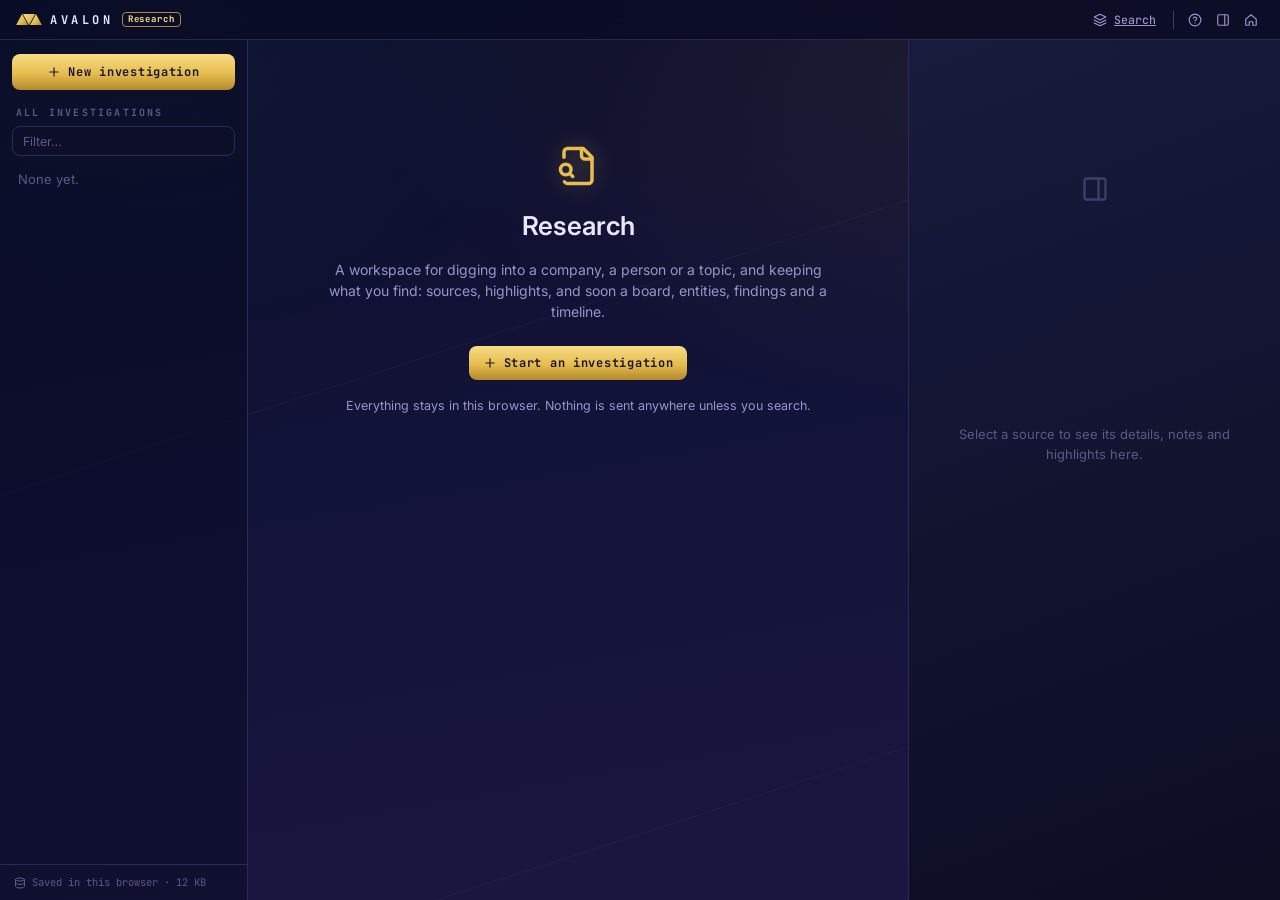
==== research.html @ a142b31b "Add Research workspace: investigations and sources manager A new page, research.html, for investigat" ====
<!DOCTYPE html>
<html lang="en">

<head>
  <meta charset="UTF-8">
  <meta name="viewport" content="width=device-width, initial-scale=1.0">
  <meta name="color-scheme" content="dark">
  <title>Avalon Research</title>
  <link rel="icon"
    href="data:image/svg+xml,%3Csvg xmlns='http://www.w3.org/2000/svg' viewBox='0 0 32 32'%3E%3Cpath d='M1 28 9 6l8 22z' fill='%23e6bd4e'/%3E%3Cpath d='M10 6h12l-6 22z' fill='%23f7dc84'/%3E%3Cpath d='M15 28 23 6l8 22z' fill='%23b2892c'/%3E%3C/svg%3E">
  <link rel="preconnect" href="https://fonts.googleapis.com">
  <link rel="preconnect" href="https://fonts.gstatic.com" crossorigin>
  <link href="https://fonts.googleapis.com/css2?family=Inter:wght@400;500;600&family=JetBrains+Mono:wght@400;500;700&display=swap" rel="stylesheet">
  <link rel="stylesheet" href="style.css">
  <link rel="stylesheet" href="research.css">
</head>

<body class="rx-page">
  <!-- ============ ICON SPRITE ============ -->
  <svg width="0" height="0" style="position:absolute" aria-hidden="true">
    <defs>
      <linearGradient id="g-gold" x1="0" y1="0" x2="1" y2="1">
        <stop offset="0" stop-color="#f7dc84" /><stop offset=".55" stop-color="#e6bd4e" /><stop offset="1" stop-color="#b2892c" />
      </linearGradient>
      <symbol id="i-search" viewBox="0 0 24 24"><circle cx="11" cy="11" r="8" /><path d="m21 21-4.3-4.3" /></symbol>
      <symbol id="i-home" viewBox="0 0 24 24"><path d="M3 10.5 12 3l9 7.5V20a1 1 0 0 1-1 1h-5v-6h-6v6H4a1 1 0 0 1-1-1z" /></symbol>
      <symbol id="i-layers" viewBox="0 0 24 24"><path d="m12 2 10 5-10 5L2 7z" /><path d="m2 17 10 5 10-5M2 12l10 5 10-5" /></symbol>
      <symbol id="i-plus" viewBox="0 0 24 24"><path d="M5 12h14M12 5v14" /></symbol>
      <symbol id="i-x" viewBox="0 0 24 24"><path d="M18 6 6 18M6 6l12 12" /></symbol>
      <symbol id="i-trash" viewBox="0 0 24 24"><path d="M3 6h18M19 6v14a2 2 0 0 1-2 2H7a2 2 0 0 1-2-2V6M8 6V4a2 2 0 0 1 2-2h4a2 2 0 0 1 2 2v2" /></symbol>
      <symbol id="i-external" viewBox="0 0 24 24"><path d="M15 3h6v6M10 14 21 3M18 13v6a2 2 0 0 1-2 2H5a2 2 0 0 1-2-2V8a2 2 0 0 1 2-2h6" /></symbol>
      <symbol id="i-link" viewBox="0 0 24 24"><path d="M10 13a5 5 0 0 0 7.54.54l3-3a5 5 0 0 0-7.07-7.07l-1.72 1.71" /><path d="M14 11a5 5 0 0 0-7.54-.54l-3 3a5 5 0 0 0 7.07 7.07l1.71-1.71" /></symbol>
      <symbol id="i-file" viewBox="0 0 24 24"><path d="M14.5 2H6a2 2 0 0 0-2 2v16a2 2 0 0 0 2 2h12a2 2 0 0 0 2-2V7.5z" /><path d="M14 2v6h6" /></symbol>
      <symbol id="i-upload" viewBox="0 0 24 24"><path d="M21 15v4a2 2 0 0 1-2 2H5a2 2 0 0 1-2-2v-4M17 8l-5-5-5 5M12 3v12" /></symbol>
      <symbol id="i-text" viewBox="0 0 24 24"><path d="M17 6H3M21 12H3M15 18H3" /></symbol>
      <symbol id="i-image" viewBox="0 0 24 24"><rect x="3" y="3" width="18" height="18" rx="2" /><circle cx="9" cy="9" r="2" /><path d="m21 15-3.09-3.09a2 2 0 0 0-2.82 0L6 21" /></symbol>
      <symbol id="i-download" viewBox="0 0 24 24"><path d="M21 15v4a2 2 0 0 1-2 2H5a2 2 0 0 1-2-2v-4M7 10l5 5 5-5M12 15V3" /></symbol>
      <symbol id="i-copy" viewBox="0 0 24 24"><rect x="9" y="9" width="13" height="13" rx="2" /><path d="M5 15H4a2 2 0 0 1-2-2V4a2 2 0 0 1 2-2h9a2 2 0 0 1 2 2v1" /></symbol>
      <symbol id="i-building" viewBox="0 0 24 24"><rect x="4" y="2" width="16" height="20" rx="2" /><path d="M9 22v-4h6v4M8 6h.01M12 6h.01M16 6h.01M8 10h.01M12 10h.01M16 10h.01M8 14h.01M12 14h.01M16 14h.01" /></symbol>
      <symbol id="i-user" viewBox="0 0 24 24"><circle cx="12" cy="8" r="5" /><path d="M20 21a8 8 0 0 0-16 0" /></symbol>
      <symbol id="i-book" viewBox="0 0 24 24"><path d="M4 19.5v-15A2.5 2.5 0 0 1 6.5 2H20v20H6.5a2.5 2.5 0 0 1 0-5H20" /></symbol>
      <symbol id="i-shapes" viewBox="0 0 24 24"><path d="M8.3 10a.7.7 0 0 1-.63-1.08L11.4 3a.7.7 0 0 1 1.2-.04l3.7 5.94a.7.7 0 0 1-.57 1.1z" /><rect x="3" y="14" width="7" height="7" rx="1" /><circle cx="17.5" cy="17.5" r="3.5" /></symbol>
      <symbol id="i-layout" viewBox="0 0 24 24"><rect x="3" y="3" width="18" height="18" rx="2" /><path d="M3 9h18M9 21V9" /></symbol>
      <symbol id="i-board" viewBox="0 0 24 24"><circle cx="18" cy="5" r="3" /><circle cx="6" cy="12" r="3" /><circle cx="18" cy="19" r="3" /><path d="m8.59 13.51 6.83 3.98M15.41 6.51l-6.82 3.98" /></symbol>
      <symbol id="i-users" viewBox="0 0 24 24"><path d="M16 21v-2a4 4 0 0 0-4-4H6a4 4 0 0 0-4 4v2" /><circle cx="9" cy="7" r="4" /><path d="M22 21v-2a4 4 0 0 0-3-3.87M16 3.13a4 4 0 0 1 0 7.75" /></symbol>
      <symbol id="i-pen" viewBox="0 0 24 24"><path d="M12 20h9" /><path d="M16.5 3.5a2.12 2.12 0 0 1 3 3L7 19l-4 1 1-4z" /></symbol>
      <symbol id="i-check" viewBox="0 0 24 24"><path d="M22 11.08V12a10 10 0 1 1-5.93-9.14" /><path d="m9 11 3 3L22 4" /></symbol>
      <symbol id="i-timeline" viewBox="0 0 24 24"><circle cx="12" cy="12" r="3" /><path d="M3 12h6M15 12h6M12 3v3M12 18v3" /></symbol>
      <symbol id="i-list" viewBox="0 0 24 24"><path d="m3 17 2 2 4-4M3 7l2 2 4-4M13 6h8M13 12h8M13 18h8" /></symbol>
      <symbol id="i-newspaper" viewBox="0 0 24 24"><path d="M4 22h16a2 2 0 0 0 2-2V4a2 2 0 0 0-2-2H8a2 2 0 0 0-2 2v16a2 2 0 0 1-2 2zm0 0a2 2 0 0 1-2-2v-9c0-1.1.9-2 2-2h2" /><path d="M18 14h-8M15 18h-5M10 6h8v4h-8z" /></symbol>
      <symbol id="i-globe" viewBox="0 0 24 24"><circle cx="12" cy="12" r="10" /><path d="M2 12h20M12 2a15.3 15.3 0 0 1 4 10 15.3 15.3 0 0 1-4 10 15.3 15.3 0 0 1-4-10 15.3 15.3 0 0 1 4-10z" /></symbol>
      <symbol id="i-message" viewBox="0 0 24 24"><path d="M21 15a2 2 0 0 1-2 2H7l-4 4V5a2 2 0 0 1 2-2h14a2 2 0 0 1 2 2z" /></symbol>
      <symbol id="i-landmark" viewBox="0 0 24 24"><path d="M3 22h18M6 18v-7M10 18v-7M14 18v-7M18 18v-7M12 2l8 5H4z" /></symbol>
      <symbol id="i-video" viewBox="0 0 24 24"><path d="m22 8-6 4 6 4z" /><rect x="2" y="6" width="14" height="12" rx="2" /></symbol>
      <symbol id="i-panel-right" viewBox="0 0 24 24"><rect x="3" y="3" width="18" height="18" rx="2" /><path d="M15 3v18" /></symbol>
      <symbol id="i-menu" viewBox="0 0 24 24"><path d="M4 6h16M4 12h16M4 18h16" /></symbol>
      <symbol id="i-edit" viewBox="0 0 24 24"><path d="M17 3a2.85 2.83 0 1 1 4 4L7.5 20.5 2 22l1.5-5.5z" /></symbol>
      <symbol id="i-quote" viewBox="0 0 24 24"><path d="M3 21c3 0 7-1 7-8V5c0-1.25-.76-2-2-2H4c-1.25 0-2 .75-2 1.97V11c0 1.25.75 2 2 2 1 0 1 0 1 1v1c0 1-1 2-2 2s-1 0-1 1.03V20c0 1 0 1 1 1z" /><path d="M15 21c3 0 7-1 7-8V5c0-1.25-.76-2-2-2h-4c-1.25 0-2 .75-2 1.97V11c0 1.25.75 2 2 2h.75c0 2.25.25 4-2.75 4v3c0 1 0 1 1 1z" /></symbol>
      <symbol id="i-help" viewBox="0 0 24 24"><circle cx="12" cy="12" r="10" /><path d="M9.09 9a3 3 0 0 1 5.83 1c0 2-3 3-3 3M12 17h.01" /></symbol>
      <symbol id="i-alert" viewBox="0 0 24 24"><path d="m21.73 18-8-14a2 2 0 0 0-3.48 0l-8 14A2 2 0 0 0 4 21h16a2 2 0 0 0 1.73-3z" /><path d="M12 9v4M12 17h.01" /></symbol>
      <symbol id="i-research" viewBox="0 0 24 24"><path d="M14 2v4a2 2 0 0 0 2 2h4" /><path d="M4.27 21a2 2 0 0 0 1.73 1h12a2 2 0 0 0 2-2V7l-5-5H6a2 2 0 0 0-2 2v3" /><path d="m9 18-1.5-1.5" /><circle cx="5" cy="14" r="3" /></symbol>
      <symbol id="i-database" viewBox="0 0 24 24"><ellipse cx="12" cy="5" rx="9" ry="3" /><path d="M3 5v14a9 3 0 0 0 18 0V5M3 12a9 3 0 0 0 18 0" /></symbol>
    </defs>
  </svg>

  <div class="sky" aria-hidden="true"></div>

  <!-- ============ SYSTEM BAR ============ -->
  <header class="osbar">
    <div class="os-left">
      <button class="icon-btn sm rx-menu" id="rx-menu" title="Investigations ([)" aria-label="Show investigations"><svg class="ic"><use href="#i-menu" /></svg></button>
      <a class="rx-brand" href="index.html" title="Back to Avalon home">
        <svg class="os-mark" viewBox="0 0 250 108" aria-hidden="true">
          <g fill="url(#g-gold)"><path d="M0 108 58 0l58 108z" /><path d="M66 0h118l-59 108z" /><path d="M134 108 192 0l58 108z" /></g>
          <g fill="#62e6f0"><circle cx="58" cy="72" r="7" /><circle cx="125" cy="36" r="7" /><circle cx="192" cy="72" r="7" /></g>
        </svg>
        <span class="os-name">Avalon</span>
      </a>
      <span class="os-ver">Research</span>
    </div>
    <div class="os-tray">
      <a class="tray" href="results.html" title="Avalon Search"><svg class="ic"><use href="#i-layers" /></svg><span class="rx-hide-sm">Search</span></a>
      <span class="tray-sep" aria-hidden="true"></span>
      <button class="icon-btn sm" id="rx-help-btn" title="Shortcuts (?)" aria-label="Shortcuts"><svg class="ic"><use href="#i-help" /></svg></button>
      <button class="icon-btn sm" id="rx-panel-btn" title="Details panel (])" aria-label="Toggle details panel"><svg class="ic"><use href="#i-panel-right" /></svg></button>
      <a class="icon-btn sm" href="index.html" title="Home" aria-label="Avalon home"><svg class="ic"><use href="#i-home" /></svg></a>
    </div>
  </header>

  <!-- ============ WORKSPACE ============ -->
  <div class="rx" id="rx">
    <aside class="rx-side" id="rx-side" aria-label="Investigations">
      <div class="rx-side-scroll">
        <button class="btn btn-gold rx-new" id="rx-new"><svg class="ic"><use href="#i-plus" /></svg>New investigation</button>
        <div id="rx-current"></div>
        <div class="rx-side-h"><a href="#/">All investigations</a><span id="rx-count"></span></div>
        <input class="rx-side-filter" id="rx-side-filter" type="search" placeholder="Filter…" aria-label="Filter investigations">
        <ul class="rx-inv-list" id="rx-inv-list"></ul>
      </div>
      <div class="rx-side-foot" id="rx-foot"></div>
      <div class="rx-resize" data-resize="side" aria-hidden="true"></div>
    </aside>

    <main class="rx-main" id="rx-main" tabindex="-1"></main>

    <aside class="rx-panel" id="rx-panel" aria-label="Details">
      <div class="rx-resize" data-resize="panel" aria-hidden="true"></div>
      <div class="rx-panel-body" id="rx-panel-body"></div>
    </aside>
  </div>
  <div class="rx-scrim" id="rx-scrim" hidden></div>

  <div class="toasts" id="toasts" aria-live="polite"></div>

  <!-- ============ INVESTIGATION DIALOG ============ -->
  <dialog id="inv-dlg" class="dlg dlg-wide">
    <form method="dialog" class="dlg-body" id="inv-form">
      <header class="p-head"><h2 id="inv-dlg-title">New investigation</h2></header>
      <div class="set-grid">
        <label class="field span2"><span>Title</span><input name="title" required maxlength="140" placeholder="Galp Energia · Ada Lovelace · Solid-state batteries"></label>
        <label class="field"><span>Type</span><select name="type"></select></label>
        <label class="field"><span>Status</span><select name="status"></select></label>
        <label class="field span2"><span>Description</span><textarea name="description" rows="3" maxlength="4000" placeholder="What are you trying to find out?"></textarea></label>
        <label class="field span2"><span>Tags (comma separated)</span><input name="tags" list="rx-tag-list" placeholder="energy, portugal, due diligence"></label>
      </div>
      <datalist id="rx-tag-list"></datalist>
      <div class="dlg-actions">
        <button type="button" class="btn" data-close>Cancel</button>
        <button class="btn btn-gold">Save</button>
      </div>
    </form>
  </dialog>

  <!-- ============ ADD SOURCE DIALOG ============ -->
  <dialog id="src-dlg" class="dlg dlg-wide">
    <form method="dialog" class="dlg-body" id="src-form" novalidate>
      <header class="p-head"><h2>Add source</h2></header>
      <div class="seg-tabs rx-kinds" id="src-kinds" role="tablist">
        <button type="button" data-k="url" class="on"><svg class="ic"><use href="#i-link" /></svg>Link</button>
        <button type="button" data-k="file"><svg class="ic"><use href="#i-upload" /></svg>File</button>
        <button type="button" data-k="text"><svg class="ic"><use href="#i-text" /></svg>Text</button>
      </div>
      <div data-for="url">
        <label class="field"><span>URL</span><input name="url" type="text" inputmode="url" spellcheck="false" placeholder="https://…"></label>
        <div class="rx-dup" id="src-dup" hidden></div>
      </div>
      <div data-for="file" hidden>
        <label class="rx-drop" id="src-drop">
          <input type="file" name="file" accept="application/pdf,image/*" hidden>
          <svg class="ic"><use href="#i-upload" /></svg>
          <span id="src-file-txt">Choose a PDF or image, or drop it here</span>
        </label>
      </div>
      <div data-for="text" hidden>
        <label class="field"><span>Text</span><textarea name="text" rows="6" placeholder="Paste or type the text: an email, a transcript, something you were told…"></textarea></label>
      </div>
      <div class="set-grid">
        <label class="field span2"><span>Title</span><input name="title" maxlength="300" placeholder="Filled in from the link or file if left empty"></label>
        <label class="field"><span>Type</span><select name="type"></select></label>
        <label class="field"><span>Reliability</span><select name="reliability"></select></label>
        <label class="field"><span>Author</span><input name="author" placeholder="Surname, A."></label>
        <label class="field"><span>Publisher / site</span><input name="publisher" placeholder="Reuters"></label>
        <label class="field"><span>Published</span><input name="publishedAt" placeholder="2024, 2024-03 or 2024-03-15"></label>
        <label class="field"><span>Accessed</span><input name="accessedAt" type="date"></label>
        <label class="field span2"><span>Notes</span><textarea name="notes" rows="2" placeholder="Why it matters, what to check…"></textarea></label>
      </div>
      <p class="rx-form-err" id="src-err" hidden></p>
      <div class="dlg-actions">
        <button type="button" class="btn" data-close>Cancel</button>
        <button class="btn btn-gold" id="src-save">Save source</button>
      </div>
    </form>
  </dialog>

  <!-- ============ CITATIONS DIALOG ============ -->
  <dialog id="cite-dlg" class="dlg dlg-wide">
    <div class="dlg-body">
      <header class="p-head"><h2>Export citations</h2><span class="p-meta" id="cite-count"></span></header>
      <div class="seg-tabs rx-kinds" id="cite-fmt">
        <button type="button" data-f="md" class="on">Markdown</button>
        <button type="button" data-f="apa">APA 7</button>
        <button type="button" data-f="mla">MLA 9</button>
      </div>
      <label class="check mt"><input type="checkbox" id="cite-filtered"> Only the sources the current filters show</label>
      <textarea class="rx-cite-out" id="cite-out" readonly rows="14" aria-label="Citations"></textarea>
      <p class="muted">Authors are used exactly as typed, so write them as "Surname, A." for strict APA and MLA. Titles in <code>*asterisks*</code> are italic (Markdown).</p>
      <div class="dlg-actions">
        <button type="button" class="btn" data-close>Close</button>
        <button type="button" class="btn" id="cite-copy"><svg class="ic"><use href="#i-copy" /></svg>Copy</button>
        <button type="button" class="btn btn-gold" id="cite-dl"><svg class="ic"><use href="#i-download" /></svg>Download</button>
      </div>
    </div>
  </dialog>

  <!-- ============ CONFIRM DIALOG ============ -->
  <dialog id="ask-dlg" class="dlg">
    <form method="dialog" class="dlg-body">
      <header class="p-head"><h2 id="ask-title">Are you sure?</h2></header>
      <p class="muted" id="ask-text"></p>
      <div class="dlg-actions">
        <button class="btn" value="cancel">Cancel</button>
        <button class="btn btn-danger" id="ask-ok" value="ok">Delete</button>
      </div>
    </form>
  </dialog>

  <!-- ============ SHORTCUTS ============ -->
  <dialog id="help-dlg" class="dlg">
    <div class="dlg-body">
      <header class="p-head"><h2>Research shortcuts</h2></header>
      <dl class="keys">
        <dt><kbd>N</kbd></dt><dd>New investigation</dd>
        <dt><kbd>A</kbd></dt><dd>Add a source</dd>
        <dt><kbd>/</kbd></dt><dd>Filter the current list</dd>
        <dt><kbd>J</kbd> <kbd>K</kbd></dt><dd>Next / previous source</dd>
        <dt><kbd>Alt</kbd> <kbd>1</kbd>–<kbd>9</kbd></dt><dd>Switch section</dd>
        <dt><kbd>H</kbd></dt><dd>All investigations</dd>
        <dt><kbd>[</kbd> <kbd>]</kbd></dt><dd>Toggle sidebar / details panel</dd>
        <dt><kbd>Esc</kbd></dt><dd>Close the details panel</dd>
      </dl>
      <div class="dlg-actions"><button type="button" class="btn" data-close>Close</button></div>
    </div>
  </dialog>

  <script src="research/util.js"></script>
  <script src="research/db.js"></script>
  <script src="research/store.js"></script>
  <script src="research/views/home.js"></script>
  <script src="research/views/overview.js"></script>
  <script src="research/views/sources.js"></script>
  <script src="research/cite.js"></script>
  <script src="research/app.js"></script>
</body>

</html>
---- style.css ----
/* =====================================================================
   AVALON — home page
   Palette follows the Avalon brand: night-indigo, gold, chrome, cyan.
   ===================================================================== */
:root {
  --bg-1: #0b0d29;
  --bg-2: #121338;
  --bg-3: #1b1742;
  --panel-1: rgba(24, 27, 62, 0.86);
  --panel-2: rgba(14, 15, 36, 0.9);
  --inset: #0d0e28;
  --line: #2a2a58;
  --line-2: #3d3a66;

  --gold: #e6bd4e;
  --gold-l: #f7dc84;
  --gold-d: #b2892c;
  --cyan: #62e6f0;
  --green: #6fdca0;
  --amber: #ffc857;
  --red: #ff6b6b;
  --cape: #2c4196;

  --text: #e9e6ff;
  --text-2: #9a94c9;
  --text-3: #5d5887;

  --r: 12px;
  --f-body: 'Inter', 'Segoe UI', system-ui, sans-serif;
  --f-mono: 'Cascadia Mono', 'JetBrains Mono', Consolas, monospace;
  --f-jp: 'Noto Sans JP', 'Yu Gothic', 'Meiryo', sans-serif;
}

* { box-sizing: border-box; }
[hidden] { display: none !important; }
html { background: var(--bg-1); }
body {
  margin: 0; min-height: 100vh;
  color: var(--text); font: 400 14px/1.5 var(--f-body);
  background: linear-gradient(170deg, var(--bg-1) 0%, var(--bg-2) 45%, var(--bg-3) 100%) fixed;
  overflow-x: hidden;
}
button, input, select, textarea { font: inherit; color: inherit; }
button { cursor: pointer; background: none; border: 0; padding: 0; }
a { color: inherit; }
code, kbd { font-family: var(--f-mono); font-size: 12px; }
code { color: var(--gold-l); background: rgba(230, 189, 78, .08); padding: 1px 5px; border-radius: 4px; }
kbd { padding: 2px 6px; border: 1px solid var(--line-2); border-bottom-width: 2px; border-radius: 4px; color: var(--text-2); }
::selection { background: rgba(230, 189, 78, .3); }
* { scrollbar-width: thin; scrollbar-color: var(--line-2) transparent; }

.ic { width: 16px; height: 16px; flex: none; fill: none; stroke: currentColor; stroke-width: 2; stroke-linecap: round; stroke-linejoin: round; }

/* ---------- sky: diagonal light streaks + gold sparkles ---------- */
.sky {
  position: fixed; inset: 0; z-index: 0; pointer-events: none;
  background:
    repeating-linear-gradient(-18deg, transparent 0 260px, rgba(150, 140, 255, .045) 260px 261px, transparent 261px 520px);
}
.sky::after {
  content: ''; position: absolute; inset: 0;
  background: radial-gradient(900px 500px at 78% 8%, rgba(230, 189, 78, .07), transparent 70%),
    radial-gradient(700px 500px at 10% 0%, rgba(98, 230, 240, .05), transparent 70%);
}
.spark { position: absolute; color: var(--gold-l); opacity: .75; animation: twinkle 5s ease-in-out infinite; }
.spark svg { display: block; width: 100%; height: 100%; }
@keyframes twinkle { 0%, 100% { opacity: .75; transform: scale(1); } 50% { opacity: .25; transform: scale(.7); } }

/* ---------- layout ---------- */
.shell { position: relative; z-index: 1; max-width: 1480px; margin: 0 auto; padding: 22px 28px 28px; }

.masthead { display: grid; grid-template-columns: auto 1fr auto; align-items: center; gap: 24px; margin-bottom: 22px; }
.brand { min-width: 0; }
.wordmark { display: block; width: 300px; max-width: 100%; height: auto; filter: drop-shadow(0 4px 18px rgba(0, 0, 0, .4)); }
.kana {
  margin: 12px 0 0; font: 700 22px/1 var(--f-jp); letter-spacing: .35em; color: var(--gold-l);
  text-shadow: 0 0 18px rgba(230, 189, 78, .25);
}
.tagline { margin: 10px 0 0; font: 400 11px/1 var(--f-mono); letter-spacing: .42em; text-transform: uppercase; color: var(--text-2); opacity: .8; }

.guardian-wrap { position: relative; justify-self: center; width: 200px; height: 150px; display: grid; place-items: center; }
.sigil {
  position: absolute; inset: 0; margin: auto; width: 150px; height: 150px; border-radius: 50%;
  border: 1px solid rgba(230, 189, 78, .35);
  background:
    radial-gradient(circle, transparent 62%, rgba(230, 189, 78, .05) 63%, transparent 64%),
    conic-gradient(from 0deg, transparent, rgba(230, 189, 78, .06), transparent 30%);
}
.sigil::before {
  content: ''; position: absolute; inset: 12px; border-radius: 50%; border: 1px dashed rgba(230, 189, 78, .22);
  animation: spin 80s linear infinite;
}
.sigil::after {
  content: ''; position: absolute; left: 50%; top: 18px; width: 0; height: 0; transform: translateX(-50%);
  border-left: 56px solid transparent; border-right: 56px solid transparent; border-bottom: 98px solid rgba(230, 189, 78, .07);
}
@keyframes spin { to { transform: rotate(360deg); } }
#guardian { position: relative; width: 160px; height: 120px; image-rendering: pixelated; cursor: pointer; }

.timewrap { position: relative; justify-self: end; }
.timebox { display: flex; flex-direction: column; align-items: flex-end; gap: 10px; padding: 8px 10px; margin: -8px -10px; border-radius: 12px; text-align: right; transition: background .15s; }
.timebox:hover, .timebox[aria-expanded="true"] { background: rgba(255, 255, 255, .03); }
.clock { display: block; font: 500 64px/1 var(--f-mono); letter-spacing: -.02em; color: #fff; font-variant-numeric: tabular-nums; text-shadow: 0 0 30px rgba(98, 230, 240, .15); }
.clock .ampm { font-size: .32em; color: var(--text-2); margin-left: 6px; letter-spacing: .1em; }
.date { display: block; font: 400 11px/1 var(--f-mono); letter-spacing: .3em; text-transform: uppercase; color: var(--text-2); }

/* ---------- system bar ---------- */
.osbar {
  position: sticky; top: 0; z-index: 40; height: 40px; padding: 0 16px;
  display: flex; align-items: center; justify-content: space-between; gap: 12px;
  background: rgba(9, 11, 34, .72); border-bottom: 1px solid rgba(61, 58, 102, .6);
  backdrop-filter: blur(14px) saturate(1.2);
}
.os-left { display: flex; align-items: center; gap: 8px; min-width: 0; }
.os-mark { width: 26px; height: auto; flex: none; }
.os-name { font: 700 12px/1 var(--f-mono); letter-spacing: .3em; text-transform: uppercase; color: var(--text); }
.os-ver { padding: 2px 5px; border-radius: 4px; border: 1px solid var(--gold-d); font: 700 9px/1 var(--f-mono); letter-spacing: .1em; color: var(--gold-l); }
.os-tray { display: flex; align-items: center; gap: 2px; min-width: 0; }
.tray {
  display: inline-flex; align-items: center; gap: 7px; height: 28px; padding: 0 9px; border-radius: 7px;
  font: 500 11.5px/1 var(--f-mono); color: var(--text-2); white-space: nowrap; transition: background .15s, color .15s;
}
.tray:hover { background: rgba(255, 255, 255, .06); color: var(--text); }
.tray .ic { width: 14px; height: 14px; }
.tray-sep { width: 1px; height: 18px; margin: 0 6px; background: var(--line-2); }
#tray-focus { color: var(--gold-l); }
#tray-gh .ic { color: var(--cyan); }
.weather .ic { width: 16px; height: 16px; color: var(--gold); }
.weather b { color: var(--text); font: 700 12.5px/1 var(--f-mono); }
.weather small { color: var(--text-3); font-size: 11px; }
.led { width: 7px; height: 7px; border-radius: 50%; flex: none; background: var(--text-3); }
.led.ok { background: var(--green); box-shadow: 0 0 6px var(--green); }
.led.warn { background: var(--amber); box-shadow: 0 0 6px var(--amber); animation: pulse 1.6s ease-in-out infinite; }
.led.hot { background: var(--red); box-shadow: 0 0 6px var(--red); animation: pulse 1s ease-in-out infinite; }
.led.idle { background: var(--text-3); }
@keyframes pulse { 50% { opacity: .35; } }

/* ---------- calendar ---------- */
.cal-pop {
  position: absolute; right: -10px; top: calc(100% + 14px); z-index: 35; width: 290px; padding: 14px;
  background: #121334; border: 1px solid var(--line-2); border-radius: 14px; box-shadow: 0 24px 60px rgba(0, 0, 0, .6); text-align: left;
}
.cal-head { display: flex; align-items: center; justify-content: space-between; margin-bottom: 10px; }
.cal-head b { font: 700 12px/1 var(--f-mono); letter-spacing: .16em; text-transform: uppercase; color: var(--gold-l); }
.cal-head .icon-btn .ic { width: 14px; height: 14px; }
.cal-prev .ic { transform: rotate(90deg); }
.cal-next .ic { transform: rotate(-90deg); }
.cal-grid { display: grid; grid-template-columns: repeat(7, 1fr); gap: 2px; text-align: center; }
.cal-grid .dow { font: 400 10px/1 var(--f-mono); color: var(--text-3); padding: 4px 0 6px; }
.cal-grid .d { position: relative; padding: 7px 0 9px; border-radius: 7px; font: 400 12px/1 var(--f-mono); color: var(--text-2); }
.cal-grid .d.out { opacity: .3; }
.cal-grid .d.today { background: var(--gold); color: #1a1430; font-weight: 700; }
.cal-grid .d.clear::after { content: ''; position: absolute; left: 50%; bottom: 3px; width: 4px; height: 4px; margin-left: -2px; border-radius: 50%; background: var(--green); }
.cal-grid .d.focus::before { content: ''; position: absolute; left: 50%; top: 2px; width: 10px; height: 2px; margin-left: -5px; border-radius: 1px; background: var(--cyan); opacity: .8; }
.cal-grid .d.today.clear::after { background: #1a1430; }
.cal-foot { display: flex; flex-wrap: wrap; gap: 6px 14px; margin-top: 10px; padding-top: 10px; border-top: 1px solid var(--line); font: 400 10.5px/1.3 var(--f-mono); color: var(--text-3); }
.cal-foot i { display: inline-block; width: 6px; height: 6px; border-radius: 50%; margin-right: 5px; background: var(--green); }
.cal-foot i.f { width: 10px; height: 2px; border-radius: 1px; background: var(--cyan); vertical-align: 2px; }

/* ---------- panels ---------- */
.panel {
  position: relative;
  background: linear-gradient(160deg, var(--panel-1), var(--panel-2));
  border: 1px solid var(--line-2); border-radius: var(--r);
  padding: 16px 18px 18px;
  box-shadow: 0 6px 24px rgba(0, 0, 0, .35), inset 0 1px 0 rgba(255, 255, 255, .06);
}
.p-head { display: flex; align-items: center; justify-content: space-between; gap: 10px; margin-bottom: 14px; min-height: 24px; }
.p-head h2 {
  display: flex; align-items: center; gap: 10px; margin: 0;
  font: 700 11px/1 var(--f-mono); letter-spacing: .28em; text-transform: uppercase; color: var(--gold-l);
}
/* collapsible panels: the title acts as a toggle */
.grid .panel .p-head h2 { cursor: pointer; user-select: none; border-radius: 4px; }
.grid .panel .p-head h2 .fold { width: 12px; height: 12px; color: var(--text-3); opacity: 0; transition: opacity .15s, transform .15s; }
.grid .panel .p-head:hover h2 .fold, .grid .panel .p-head h2:focus-visible .fold { opacity: 1; }
.grid .panel.collapsed { padding-bottom: 14px; }
.grid .panel.collapsed > :not(.p-head) { display: none !important; }
.grid .panel.collapsed .p-head { margin-bottom: 0; }
.grid .panel.collapsed .p-head h2 .fold { opacity: 1; transform: rotate(-90deg); }
.p-head h2::before {
  content: ''; width: 0; height: 0; flex: none;
  border-left: 5px solid transparent; border-right: 5px solid transparent; border-bottom: 9px solid var(--gold);
  filter: drop-shadow(0 0 4px rgba(230, 189, 78, .5));
}
.p-meta { display: inline-flex; align-items: center; gap: 5px; font: 400 11px/1 var(--f-mono); color: var(--text-3); letter-spacing: .04em; }
.p-actions { display: flex; align-items: center; gap: 6px; }

/* ---------- buttons & inputs ---------- */
.btn {
  display: inline-flex; align-items: center; justify-content: center; gap: 7px;
  height: 34px; padding: 0 14px; border-radius: 8px;
  font: 500 12px/1 var(--f-mono); letter-spacing: .06em;
  color: var(--text-2); border: 1px solid var(--line-2); background: rgba(255, 255, 255, .02);
  transition: background .15s, color .15s, border-color .15s, box-shadow .15s;
}
.btn:hover { color: var(--text); border-color: #55508a; background: rgba(255, 255, 255, .05); }
.btn .ic { width: 14px; height: 14px; }
.btn-sm { height: 28px; padding: 0 10px; font-size: 11px; }
.btn.on { color: var(--gold-l); border-color: var(--gold-d); background: rgba(230, 189, 78, .1); }
.btn-gold { color: #1a1430; font-weight: 700; border: 0; background: linear-gradient(180deg, var(--gold-l), var(--gold) 55%, var(--gold-d)); }
.btn-gold:hover { color: #1a1430; background: linear-gradient(180deg, #fbe7a6, var(--gold-l) 55%, var(--gold)); box-shadow: 0 0 18px rgba(230, 189, 78, .35); }

.icon-btn { display: inline-grid; place-items: center; width: 32px; height: 32px; flex: none; border-radius: 8px; color: var(--text-2); transition: background .15s, color .15s; }
.icon-btn:hover { background: rgba(255, 255, 255, .05); color: var(--text); }
.icon-btn.sm { width: 26px; height: 26px; }
.icon-btn.sm .ic { width: 14px; height: 14px; }
.icon-btn.bordered { border: 1px solid var(--line-2); height: 36px; width: 36px; }
.link-btn { font: 400 11px/1 var(--f-mono); color: var(--text-3); }
.link-btn:hover { color: var(--gold-l); text-decoration: underline; }
.link-btn.danger:hover { color: var(--red); }

input[type="text"], input[type="number"], input[type="password"], input:not([type]), select, textarea {
  background: var(--inset); border: 1px solid var(--line); border-radius: 8px; outline: none;
  transition: border-color .15s, box-shadow .15s;
}
input:focus, select:focus, textarea:focus { border-color: var(--gold-d); box-shadow: 0 0 0 3px rgba(230, 189, 78, .12); }
input::placeholder, textarea::placeholder { color: var(--text-3); }
select option { background: #13143a; }
:focus-visible { outline: 2px solid var(--gold); outline-offset: 2px; }
input:focus-visible, select:focus-visible, textarea:focus-visible { outline: none; }

/* ---------- search ---------- */
.cmd { position: relative; z-index: 5; max-width: 820px; margin: 0 auto 18px; }
.cmd input {
  width: 100%; height: 56px; padding: 0 190px 0 52px; font-size: 16px;
  background: linear-gradient(160deg, rgba(24, 27, 62, .95), rgba(14, 15, 36, .95));
  border: 1px solid var(--line-2); border-radius: 14px; color: var(--text);
  box-shadow: 0 10px 40px rgba(0, 0, 0, .4), inset 0 1px 0 rgba(255, 255, 255, .06);
}
.cmd input:focus { border-color: var(--gold-d); box-shadow: 0 0 0 3px rgba(230, 189, 78, .12), 0 10px 40px rgba(0, 0, 0, .4); }
.cmd-ic { position: absolute; z-index: 1; left: 19px; top: 19px; width: 18px; height: 18px; color: var(--gold); pointer-events: none; }
.cmd-engine {
  position: absolute; z-index: 2; right: 10px; top: 11px; height: 34px; max-width: 170px;
  display: inline-flex; align-items: center; gap: 6px; padding: 0 8px 0 11px; border-radius: 8px;
  border: 1px solid var(--line-2); background: rgba(255, 255, 255, .02);
  font: 500 11.5px/1 var(--f-mono); color: var(--text-2);
  transition: border-color .15s, color .15s, background .15s;
}
.cmd-engine span { overflow: hidden; text-overflow: ellipsis; white-space: nowrap; }
.cmd-engine .ic { width: 13px; height: 13px; transition: transform .15s; }
.cmd-engine:hover, .cmd-engine[aria-expanded="true"] { color: var(--text); border-color: var(--gold-d); background: rgba(230, 189, 78, .08); }
.cmd-engine[aria-expanded="true"] .ic { transform: rotate(180deg); }
.cmd-engine.bang { color: #1a1430; background: var(--gold); border-color: var(--gold); }
.cmd-engine.multi { color: var(--gold-l); border-color: var(--gold-d); }

.engine-pop {
  position: absolute; right: 0; top: calc(100% + 6px); z-index: 30; width: 290px; padding: 8px;
  background: #121334; border: 1px solid var(--line-2); border-radius: 12px; box-shadow: 0 24px 60px rgba(0, 0, 0, .6);
}
.engine-pop > input { width: 100%; height: 32px; padding: 0 10px; margin-bottom: 6px; font-size: 13px; }
.eng-list { list-style: none; margin: 0; padding: 0; max-height: 320px; overflow-y: auto; }
.eng { display: flex; align-items: center; gap: 2px; border-radius: 8px; }
.eng:hover { background: rgba(255, 255, 255, .04); }
.eng.on { background: rgba(230, 189, 78, .08); }
.eng-toggle { flex: 1; min-width: 0; display: flex; align-items: center; gap: 10px; padding: 8px 10px; border-radius: 8px; text-align: left; font-size: 13px; color: var(--text-2); }
.eng.on .eng-toggle { color: var(--gold-l); }
.eng-toggle code { margin-left: auto; font-size: 11px; }
.eng-toggle .cb { position: relative; width: 15px; height: 15px; flex: none; border-radius: 4px; border: 1.5px solid #4f4a85; }
.eng.on .cb { background: var(--gold); border-color: var(--gold); }
.eng.on .cb::after { content: ''; position: absolute; left: 4px; top: 1px; width: 4px; height: 8px; border: solid #1a1430; border-width: 0 2px 2px 0; transform: rotate(45deg); }
.eng-only { padding: 4px 7px; margin-right: 4px; border-radius: 5px; font: 400 10.5px/1 var(--f-mono); color: var(--text-3); opacity: 0; }
.eng:hover .eng-only, .eng-only:focus-visible { opacity: 1; }
.eng-only:hover { color: #1a1430; background: var(--gold); }
.eng-mode { display: flex; align-items: center; justify-content: space-between; gap: 8px; margin: 8px 2px 0; padding-top: 8px; border-top: 1px solid var(--line); font: 400 10.5px/1.3 var(--f-mono); color: var(--text-3); }
.eng-mode .seg-tabs { grid-template-columns: auto auto; padding: 2px; }
.eng-mode .seg-tabs button { height: 24px; padding: 0 9px; font-size: 10.5px; }
.eng-mode + .eng-foot { border-top: 0; padding-top: 2px; }
.eng-foot { display: flex; align-items: center; justify-content: space-between; gap: 8px; margin: 8px 2px 0; padding-top: 8px; border-top: 1px solid var(--line); font: 400 11px/1.3 var(--f-mono); color: var(--gold-l); }
.eng-hint { margin: 6px 2px 0; font: 400 10.5px/1.4 var(--f-mono); color: var(--text-3); }
.eng-hint b { color: var(--text-2); font-weight: 500; }

.multi-bar {
  display: flex; flex-wrap: wrap; align-items: center; gap: 8px; max-width: 820px; margin: -8px auto 18px; padding: 10px 12px;
  border: 1px solid var(--gold-d); border-radius: 10px; background: rgba(230, 189, 78, .07); font-size: 12.5px; color: var(--text-2);
}
.multi-bar a { display: inline-flex; align-items: center; gap: 6px; padding: 5px 10px; border-radius: 6px; text-decoration: none; color: #1a1430; font: 700 11.5px/1 var(--f-mono); background: var(--gold); }
.multi-bar a:hover { background: var(--gold-l); }
.multi-bar .icon-btn { margin-left: auto; }
.cmd-list {
  position: absolute; left: 0; right: 0; top: calc(100% + 6px); list-style: none; margin: 0; padding: 6px;
  background: #121334; border: 1px solid var(--line-2); border-radius: 12px; box-shadow: 0 24px 60px rgba(0, 0, 0, .6);
}
.cmd-list li { display: flex; align-items: center; gap: 12px; padding: 9px 12px; border-radius: 8px; cursor: pointer; color: var(--text-2); }
.cmd-list li .ic, .cmd-list li img { width: 16px; height: 16px; flex: none; }
.cmd-list li .ic { color: var(--text-3); }
.cmd-list .main { flex: 1; min-width: 0; color: var(--text); white-space: nowrap; overflow: hidden; text-overflow: ellipsis; }
.cmd-list .main em { font-style: normal; color: var(--gold-l); }
.cmd-list .tag { font: 400 11px/1 var(--f-mono); color: var(--text-3); }
.cmd-list li.sel { background: rgba(230, 189, 78, .1); }
.cmd-list li.sel .ic { color: var(--gold); }
.cmd-list .group-label { padding: 6px 12px 2px; font: 400 10px/1 var(--f-mono); letter-spacing: .2em; text-transform: uppercase; color: var(--text-3); cursor: default; }

/* ---------- launchpad ---------- */
.launchpad { display: flex; align-items: flex-start; gap: 12px; margin-bottom: 22px; }
.groups { flex: 1; display: flex; flex-wrap: wrap; gap: 14px 22px; min-width: 0; }
.group { min-width: 0; }
.group-head { display: flex; align-items: center; gap: 6px; height: 20px; margin-bottom: 6px; font: 400 10px/1 var(--f-mono); letter-spacing: .24em; text-transform: uppercase; color: var(--text-3); }
.group-head .gname { outline: none; border-radius: 4px; }
.editing .group-head .gname { cursor: text; color: var(--text-2); padding: 2px 6px; border: 1px dashed var(--line-2); }
.group-head .icon-btn { display: none; width: 20px; height: 20px; }
.group-head .icon-btn .ic { width: 12px; height: 12px; }
.editing .group-head .icon-btn { display: inline-grid; }
.tiles { display: flex; flex-wrap: wrap; gap: 8px; min-height: 38px; }
.tile {
  position: relative; display: inline-flex; align-items: center; gap: 8px;
  height: 38px; padding: 0 14px 0 10px; max-width: 200px;
  background: linear-gradient(160deg, rgba(24, 27, 62, .8), rgba(14, 15, 36, .85));
  border: 1px solid var(--line); border-radius: 10px; text-decoration: none; color: var(--text);
  transition: border-color .15s, transform .15s, box-shadow .15s;
}
.tile:hover, .tile:focus-visible { border-color: var(--gold-d); transform: translateY(-1px); box-shadow: 0 6px 18px rgba(0, 0, 0, .35); outline: none; }
.tile img, .tile .fav { width: 18px; height: 18px; flex: none; border-radius: 4px; }
.tile .fav { display: grid; place-items: center; font: 700 11px/1 var(--f-mono); color: #1a1430; background: var(--gold); }
.tile .name { font-size: 13px; white-space: nowrap; overflow: hidden; text-overflow: ellipsis; }
.tile .num { font: 400 10px/1 var(--f-mono); color: var(--text-3); margin-left: 2px; }
.tile .tools { display: none; gap: 0; margin-left: 2px; }
.editing .tile { cursor: grab; border-style: dashed; }
.editing .tile:hover { transform: none; }
.editing .tile .num { display: none; }
.editing .tile .tools { display: inline-flex; }
.tile.dragging { opacity: .35; }
.tiles.drop-target { outline: 1px dashed var(--gold-d); outline-offset: 4px; border-radius: 10px; }
.tile-add { display: none; align-items: center; gap: 6px; height: 38px; padding: 0 12px; border: 1px dashed var(--line-2); border-radius: 10px; color: var(--text-3); font: 400 11px/1 var(--f-mono); }
.tile-add:hover { color: var(--gold-l); border-color: var(--gold-d); }
.editing .tile-add { display: inline-flex; }
.lp-actions { display: flex; gap: 6px; padding-top: 22px; }

/* ---------- dashboard grid ---------- */
.grid {
  display: grid; gap: 18px; align-items: start;
  grid-template-columns: 330px minmax(0, 1fr) 390px;
  grid-template-areas: "left main right";
}
.col { display: flex; flex-direction: column; gap: 18px; min-width: 0; }
.col-left { grid-area: left; }
.col-main { grid-area: main; }
.col-right { grid-area: right; }

@media (max-width: 1280px) {
  .grid { grid-template-columns: minmax(0, 1fr) minmax(0, 1fr); grid-template-areas: "main right" "left right"; }
}
@media (max-width: 900px) {
  .masthead { grid-template-columns: 1fr auto; }
  .guardian-wrap { display: none; }
  .grid { grid-template-columns: minmax(0, 1fr); grid-template-areas: "main" "right" "left"; }
}
@media (max-width: 600px) {
  .shell { padding: 16px; }
  .masthead { grid-template-columns: 1fr; gap: 14px; }
  .timewrap { justify-self: start; }
  .timebox { align-items: flex-start; text-align: left; }
  .cal-pop { left: -10px; right: auto; }
  .clock { font-size: 48px; }
  .osbar { padding: 0 8px; }
  .os-name, .os-ver, .tray-sep { display: none; }
  .tray { padding: 0 6px; }
  .wordmark { width: 220px; }
  .cmd input { padding-right: 110px; }
  .cmd-engine { max-width: 96px; }
  .engine-pop { width: min(290px, calc(100vw - 32px)); }
  .launchpad { flex-direction: column; }
  .lp-actions { padding-top: 0; }
  .weather small { display: none; }
}

/* ---------- segmented bars (from the Usage Buddy) ---------- */
.segbar { display: flex; gap: 2px; margin: 4px 0 10px; }
.segbar i { flex: 1; height: 7px; border-radius: 1px; background: #262244; transition: background .25s; }
.segbar i.on { background: var(--green); }
.segbar i.part { background: var(--green); opacity: .45; }
.segbar.big i { height: 10px; }
.segbar.gold i.on, .segbar.gold i.part { background: var(--gold); }

/* ---------- today ---------- */
.sub-head { display: flex; justify-content: space-between; align-items: baseline; font: 400 10px/1 var(--f-mono); letter-spacing: .24em; text-transform: uppercase; color: var(--text-2); }
.sub-head span:last-child { letter-spacing: .04em; color: var(--text-3); }
.sub-head.mt { margin-top: 20px; margin-bottom: 8px; padding-top: 16px; border-top: 1px solid var(--line); }
#streak.lit { color: var(--amber); }

.tlist { list-style: none; margin: 0; padding: 0; display: flex; flex-direction: column; gap: 1px; }
.t { display: flex; align-items: center; gap: 10px; padding: 6px 6px; border-radius: 8px; transition: background .15s; }
.t:hover { background: rgba(255, 255, 255, .03); }
.t .box {
  position: relative; width: 16px; height: 16px; flex: none; border-radius: 4px;
  border: 1.5px solid #4f4a85; transition: background .15s, border-color .15s;
}
.t .box:hover { border-color: var(--gold); }
.t.done .box { background: var(--green); border-color: var(--green); }
.t.done .box::after { content: ''; position: absolute; left: 4px; top: 1px; width: 4px; height: 8px; border: solid #0d0e28; border-width: 0 2px 2px 0; transform: rotate(45deg); }
.t .txt { flex: 1; min-width: 0; overflow-wrap: anywhere; }
.t.done .txt { color: var(--text-3); text-decoration: line-through; }
.t .txt-edit { flex: 1; min-width: 0; padding: 3px 6px; }
.t .del { opacity: 0; }
.t:hover .del, .t:focus-within .del { opacity: 1; }
.t .del:hover { color: var(--red); }
.tform { display: flex; gap: 6px; margin-top: 8px; }
#task-form { margin: 0 0 6px; }
.tform input { flex: 1; min-width: 0; height: 32px; padding: 0 10px; }
.tform .icon-btn { border: 1px solid var(--line-2); }
.tform .icon-btn:hover { border-color: var(--gold-d); color: var(--gold-l); }
.hint { margin: 8px 0 0; font: 400 11px/1.4 var(--f-mono); color: var(--text-3); }
.empty { padding: 8px 6px; color: var(--text-3); font-size: 13px; list-style: none; }
.done-box { margin-top: 10px; }
.done-box summary { display: flex; align-items: center; gap: 6px; cursor: pointer; list-style: none; font: 400 11px/1 var(--f-mono); color: var(--text-3); }
.done-box summary::-webkit-details-marker { display: none; }
.done-box summary .ic { width: 13px; height: 13px; transform: rotate(-90deg); transition: transform .15s; }
.done-box[open] summary .ic { transform: none; }
.done-box summary span { flex: 1; }
.done-box .tlist { margin-top: 6px; }

/* ---------- focus ---------- */
.seg-tabs { display: grid; grid-template-columns: repeat(3, 1fr); gap: 3px; padding: 3px; background: var(--inset); border: 1px solid var(--line); border-radius: 9px; }
.seg-tabs button { height: 26px; border-radius: 6px; font: 400 11px/1 var(--f-mono); color: var(--text-3); }
.seg-tabs button:hover { color: var(--text); }
.seg-tabs button.on { background: #24245a; color: var(--gold-l); }
.focus-time { margin: 16px 0 4px; text-align: center; font: 500 46px/1 var(--f-mono); font-variant-numeric: tabular-nums; color: #fff; }
.running .focus-time { color: var(--gold-l); text-shadow: 0 0 22px rgba(230, 189, 78, .3); }
.focus-ctrl { display: flex; justify-content: center; align-items: center; gap: 10px; }
.focus-ctrl .btn-gold { min-width: 120px; }

.memo { display: block; width: 100%; min-height: 120px; resize: vertical; padding: 10px 12px; font: 400 13px/1.6 var(--f-mono); }

/* ---------- tabs (news / github) ---------- */
.tabs { display: flex; gap: 4px; flex-wrap: wrap; margin-bottom: 10px; }
.tabs button {
  display: inline-flex; align-items: center; gap: 6px; height: 28px; padding: 0 11px; border-radius: 7px;
  font: 400 11px/1 var(--f-mono); color: var(--text-3); border: 1px solid transparent;
}
.tabs button:hover { color: var(--text); }
.tabs button.on { color: var(--gold-l); border-color: var(--line-2); background: rgba(255, 255, 255, .03); }
.tabs button .n { font-size: 10px; padding: 2px 5px; border-radius: 4px; background: #262244; color: var(--text-2); }
.tabs button.on .n { background: var(--gold); color: #1a1430; }
.feed-panel .scroll { max-height: 760px; overflow-y: auto; margin-right: -8px; padding-right: 8px; }

/* ---------- news ---------- */
.news { list-style: none; margin: 0; padding: 0; max-height: 820px; overflow-y: auto; margin-right: -8px; padding-right: 8px; }
.story { display: grid; grid-template-columns: 28px 1fr; gap: 0 10px; padding: 10px 8px 10px 6px; border-radius: 8px; border-left: 2px solid transparent; }
.story + .story { border-top: 1px solid rgba(61, 58, 102, .45); }
.story:hover { background: rgba(255, 255, 255, .025); }
.story.hot { border-left-color: var(--gold); background: linear-gradient(90deg, rgba(230, 189, 78, .06), transparent 60%); }
.story .rank { font: 500 12px/1.6 var(--f-mono); color: var(--text-3); text-align: right; }
.story .title { color: var(--text); text-decoration: none; font-weight: 500; line-height: 1.4; }
.story .title:visited { color: var(--text-2); }
.story .title:hover { color: var(--gold-l); }
.story .dom { margin-left: 6px; font: 400 11px/1 var(--f-mono); color: var(--text-3); }
.story .meta { display: flex; flex-wrap: wrap; align-items: center; gap: 4px 12px; margin-top: 5px; font: 400 11px/1.3 var(--f-mono); color: var(--text-3); }
.story .meta a { text-decoration: none; }
.story .meta a:hover { color: var(--text); }
.story .meta .ic { width: 12px; height: 12px; vertical-align: -2px; margin-right: 3px; }
.src { display: inline-flex; align-items: center; gap: 5px; }
.src::before { content: ''; width: 6px; height: 6px; border-radius: 50%; background: var(--c, var(--text-3)); }
.src.hn { --c: #ff8a3d; } .src.show { --c: #ffc857; } .src.devto { --c: #62e6f0; } .src.trending { --c: #6fdca0; }
.chip { padding: 2px 6px; border-radius: 4px; background: rgba(230, 189, 78, .12); color: var(--gold-l); }
.state { padding: 18px 6px; color: var(--text-3); font: 400 12px/1.6 var(--f-mono); list-style: none; }
.state.err { color: var(--amber); }
.skeleton { height: 46px; margin: 4px 0; border-radius: 8px; background: linear-gradient(90deg, rgba(255,255,255,.02), rgba(255,255,255,.05), rgba(255,255,255,.02)); background-size: 200% 100%; animation: shimmer 1.4s linear infinite; list-style: none; }
@keyframes shimmer { to { background-position: -200% 0; } }

/* ---------- github ---------- */
.gh-profile { display: flex; align-items: center; gap: 12px; margin-bottom: 12px; }
.gh-profile img { width: 44px; height: 44px; border-radius: 10px; border: 1px solid var(--line-2); image-rendering: auto; }
.gh-profile .who { min-width: 0; flex: 1; }
.gh-profile .who a { font-weight: 600; text-decoration: none; }
.gh-profile .who a:hover { color: var(--gold-l); }
.gh-profile .who p { margin: 2px 0 0; font: 400 11px/1.3 var(--f-mono); color: var(--text-3); white-space: nowrap; overflow: hidden; text-overflow: ellipsis; }
.gh-stats { display: grid; grid-template-columns: repeat(3, 1fr); gap: 6px; margin-bottom: 12px; }
.gh-stats div { padding: 8px; border-radius: 8px; background: var(--inset); border: 1px solid var(--line); text-align: center; }
.gh-stats b { display: block; font: 700 16px/1 var(--f-mono); color: #fff; }
.gh-stats span { font: 400 10px/1 var(--f-mono); letter-spacing: .12em; text-transform: uppercase; color: var(--text-3); }
.contrib { margin-bottom: 12px; }
.contrib-grid { display: grid; grid-auto-flow: column; grid-template-rows: repeat(7, 1fr); gap: 2px; }
.contrib-grid i { aspect-ratio: 1; border-radius: 2px; background: #1e1d48; }
.contrib-grid i[data-l="1"] { background: #5a4a22; } .contrib-grid i[data-l="2"] { background: #8a6d28; }
.contrib-grid i[data-l="3"] { background: #c49a36; } .contrib-grid i[data-l="4"] { background: var(--gold-l); }
.contrib-cap { display: flex; justify-content: space-between; margin-top: 6px; font: 400 10px/1 var(--f-mono); color: var(--text-3); }

.ev { display: grid; grid-template-columns: 24px 1fr; gap: 10px; padding: 8px 4px; list-style: none; }
.ev + .ev { border-top: 1px solid rgba(61, 58, 102, .45); }
.ev img { width: 24px; height: 24px; border-radius: 6px; }
.ev .line { font-size: 13px; line-height: 1.45; color: var(--text-2); overflow-wrap: anywhere; }
.ev .line b { color: var(--text); font-weight: 500; }
.ev .line a { text-decoration: none; color: var(--text); }
.ev .line a:hover { color: var(--gold-l); }
.ev .detail { margin-top: 3px; font: 400 11.5px/1.4 var(--f-mono); color: var(--text-3); white-space: nowrap; overflow: hidden; text-overflow: ellipsis; }
.ev .when { font: 400 11px/1 var(--f-mono); color: var(--text-3); margin-left: 6px; white-space: nowrap; }
.ev .verb { color: var(--gold-l); }
.unread { display: inline-block; width: 7px; height: 7px; border-radius: 50%; background: var(--cyan); margin-right: 4px; box-shadow: 0 0 6px var(--cyan); }
.repo { display: block; padding: 9px 6px; text-decoration: none; border-radius: 8px; list-style: none; }
.repo + .repo { border-top: 1px solid rgba(61, 58, 102, .45); }
.repo:hover { background: rgba(255, 255, 255, .025); }
.repo b { font-weight: 500; }
.repo p { margin: 3px 0 0; font-size: 12.5px; color: var(--text-2); }
.repo .meta { margin-top: 5px; display: flex; gap: 12px; font: 400 11px/1 var(--f-mono); color: var(--text-3); }
.connect { padding: 8px 2px 4px; }
.connect p { margin: 0 0 12px; color: var(--text-2); font-size: 13px; }
.connect form { display: flex; gap: 6px; }
.connect input { flex: 1; min-width: 0; height: 34px; padding: 0 10px; }

/* ---------- sentinel ---------- */
.svc-list { list-style: none; margin: 0; padding: 0; }
.svc { display: grid; grid-template-columns: 10px minmax(0, 1fr) auto 52px 24px; align-items: center; gap: 10px; padding: 7px 4px; border-radius: 8px; }
.svc + .svc { border-top: 1px solid rgba(61, 58, 102, .45); }
.svc:hover { background: rgba(255, 255, 255, .025); }
.svc .who { min-width: 0; }
.svc .who a { display: block; font-weight: 500; text-decoration: none; white-space: nowrap; overflow: hidden; text-overflow: ellipsis; }
.svc .who a:hover { color: var(--gold-l); }
.svc .who small { display: block; margin-top: 2px; font: 400 10.5px/1 var(--f-mono); color: var(--text-3); white-space: nowrap; overflow: hidden; text-overflow: ellipsis; }
.svc .hist { display: flex; gap: 1px; align-items: end; height: 14px; }
.svc .hist i { width: 3px; height: 100%; border-radius: 1px; background: #262244; }
.svc .hist i.up { background: var(--green); opacity: .85; }
.svc .hist i.down { background: var(--red); }
.svc .ms { font: 500 11px/1 var(--f-mono); color: var(--text-2); text-align: right; }
.svc.down .ms { color: var(--red); }
.svc .del { opacity: 0; }
.svc:hover .del, .svc:focus-within .del { opacity: 1; }
.svc .del:hover { color: var(--red); }
.svc-form { display: grid; grid-template-columns: 90px 1fr 32px; gap: 6px; margin-top: 10px; }
.svc-form input { height: 32px; padding: 0 10px; min-width: 0; font-size: 13px; }
.svc-form .icon-btn { border: 1px solid var(--line-2); }
.svc-form .icon-btn:hover { border-color: var(--gold-d); color: var(--gold-l); }
.svc-empty { padding: 2px 2px 4px; color: var(--text-2); font-size: 12.5px; line-height: 1.55; }
.svc-empty b { color: var(--gold-l); font-weight: 500; }
#sentinel.checking #sent-refresh .ic { animation: spin 1s linear infinite; }

/* ---------- toasts ---------- */
.toasts { position: fixed; right: 20px; bottom: 20px; z-index: 60; display: flex; flex-direction: column; gap: 8px; align-items: flex-end; }
.toast {
  display: flex; align-items: center; gap: 10px; max-width: 340px; padding: 10px 14px; border-radius: 10px;
  background: linear-gradient(160deg, #1d2050, #10112a); border: 1px solid var(--line-2);
  box-shadow: 0 12px 30px rgba(0, 0, 0, .5); font-size: 13px; animation: toast-in .2s ease both;
}
.toast::before { content: ''; width: 7px; height: 7px; border-radius: 50%; flex: none; background: var(--green); box-shadow: 0 0 6px var(--green); }
.toast.out { animation: toast-out .2s ease both; }
@keyframes toast-in { from { opacity: 0; transform: translateY(8px); } }
@keyframes toast-out { to { opacity: 0; transform: translateY(8px); } }

/* ---------- dialogs ---------- */
.dlg {
  width: min(440px, calc(100vw - 32px)); max-height: calc(100vh - 48px); padding: 0; color: var(--text);
  background: linear-gradient(160deg, #191c42, #0e0f26); border: 1px solid var(--line-2); border-radius: 14px;
  box-shadow: 0 30px 80px rgba(0, 0, 0, .7);
}
.dlg-wide { width: min(660px, calc(100vw - 32px)); }
.dlg::backdrop { background: rgba(5, 6, 20, .72); backdrop-filter: blur(3px); }
.dlg-body { padding: 18px 20px 20px; }
.field { display: flex; flex-direction: column; gap: 6px; margin-bottom: 12px; min-width: 0; }
.field > span { font: 400 10px/1 var(--f-mono); letter-spacing: .2em; text-transform: uppercase; color: var(--text-3); }
.field input, .field select { width: 100%; height: 36px; padding: 0 10px; }
.row { display: flex; gap: 6px; }
.row input { flex: 1; min-width: 0; }
.set-tabs { display: flex; gap: 4px; flex-wrap: wrap; margin: -4px 0 16px; padding-bottom: 12px; border-bottom: 1px solid var(--line); }
.set-tabs button { height: 28px; padding: 0 12px; border-radius: 7px; font: 400 12px/1 var(--f-mono); color: var(--text-3); }
.set-tabs button:hover { color: var(--text); }
.set-tabs button.on { color: var(--gold-l); background: rgba(255, 255, 255, .04); }
.set-page { min-height: 260px; }
.set-grid { display: grid; grid-template-columns: 1fr 1fr; gap: 0 16px; }
.span2 { grid-column: span 2; }
@media (max-width: 560px) { .set-grid { grid-template-columns: 1fr; } .span2 { grid-column: auto; } }
.check { display: flex; align-items: center; gap: 8px; margin-bottom: 10px; color: var(--text-2); font-size: 13px; cursor: pointer; }
.check.mt { margin-top: 14px; }
.check input { accent-color: var(--gold); width: 15px; height: 15px; }
.checks { display: grid; grid-template-columns: 1fr 1fr; gap: 0 16px; }
.muted { color: var(--text-3); font-size: 12.5px; line-height: 1.55; margin: 0 0 12px; }
.muted b { color: var(--text-2); font-weight: 500; }
.city-results { list-style: none; margin: 4px 0 0; padding: 0; }
.city-results button { width: 100%; text-align: left; padding: 6px 8px; border-radius: 6px; color: var(--text-2); font-size: 13px; }
.city-results button:hover { background: rgba(255, 255, 255, .05); color: var(--text); }
.bang-table { display: flex; flex-direction: column; gap: 6px; max-height: 300px; overflow-y: auto; margin-bottom: 10px; padding-right: 4px; }
.bang-row { display: grid; grid-template-columns: 70px 120px 1fr 28px; gap: 6px; align-items: center; }
.bang-row input { height: 30px; padding: 0 8px; font: 400 12px/1 var(--f-mono); min-width: 0; }
.bang-row input.bk { color: var(--gold-l); }
@media (max-width: 560px) { .bang-row { grid-template-columns: 56px 1fr 28px; } .bang-row .bu { grid-column: 1 / 3; } }
.set-data { display: flex; flex-wrap: wrap; align-items: center; gap: 8px; }
.set-data .link-btn { margin-left: auto; }
.dlg-actions { display: flex; justify-content: flex-end; gap: 8px; margin-top: 18px; padding-top: 14px; border-top: 1px solid var(--line); }
.keys { display: grid; grid-template-columns: auto 1fr; gap: 10px 18px; margin: 0; align-items: center; }
.keys dt { display: flex; gap: 4px; align-items: center; color: var(--text-3); }
.keys dd { margin: 0; color: var(--text-2); }
.sub-h { margin: 20px 0 8px; font: 700 11px/1 var(--f-mono); letter-spacing: .24em; text-transform: uppercase; color: var(--gold-l); }
.bang-list { display: flex; flex-wrap: wrap; gap: 6px; }
.bang-list span { padding: 4px 8px; border: 1px solid var(--line-2); border-radius: 6px; font-size: 12px; color: var(--text-2); }
.bang-list b { font: 500 12px/1 var(--f-mono); color: var(--gold-l); margin-right: 4px; }

.foot { display: flex; align-items: center; justify-content: center; flex-wrap: wrap; gap: 8px; margin-top: 26px; font: 400 11px/1 var(--f-mono); color: var(--text-3); }
.foot .dot { width: 6px; height: 6px; border-radius: 50%; background: var(--green); box-shadow: 0 0 6px var(--green); }
.foot .dot.warn { background: var(--amber); box-shadow: 0 0 6px var(--amber); }
.foot .dot.hot { background: var(--red); box-shadow: 0 0 6px var(--red); }
.foot-sep { opacity: .5; }
body.idling { overflow: hidden; }

/* =====================================================================
   AVALON SEARCH — results.html
   ===================================================================== */
.rs-page .os-left { text-decoration: none; color: inherit; }
.rs-shell { position: relative; z-index: 1; max-width: 1180px; margin: 0 auto; padding: 22px 24px 28px; }
.rs-form { max-width: none; margin-bottom: 14px; }
.rs-form input { padding-right: 120px; }
.rs-go { color: #1a1430; background: linear-gradient(180deg, var(--gold-l), var(--gold) 55%, var(--gold-d)); border: 0; font-weight: 700; padding: 0 14px; }
.rs-go:hover { color: #1a1430; background: linear-gradient(180deg, #fbe7a6, var(--gold-l)); }
.rs-stat { cursor: default; }
.rs-stat:hover { background: none; }

.rs-sources { display: flex; flex-wrap: wrap; gap: 6px; margin-bottom: 14px; }
.rs-chip {
  display: inline-flex; align-items: center; gap: 7px; height: 30px; padding: 0 11px; border-radius: 999px;
  border: 1px solid var(--line-2); background: rgba(255, 255, 255, .02); font: 500 11.5px/1 var(--f-mono); color: var(--text-3);
  transition: border-color .15s, color .15s, background .15s;
}
.rs-chip small { font-size: 10px; color: var(--text-3); }
.rs-chip .led { background: #3a3766; }
.rs-chip.on { color: var(--text); border-color: color-mix(in srgb, var(--c) 55%, transparent); background: color-mix(in srgb, var(--c) 9%, transparent); }
.rs-chip.on .led { background: var(--c); box-shadow: 0 0 6px var(--c); }
.rs-chip.on.loading .led { animation: pulse 1s ease-in-out infinite; }
.rs-chip.on.error { border-color: rgba(255, 107, 107, .5); }
.rs-chip.on.error .led { background: var(--red); box-shadow: 0 0 6px var(--red); }
.rs-chip.na { opacity: .55; border-style: dashed; }
.rs-chip:hover { color: var(--text); }

.rs-notice { margin-bottom: 14px; padding: 10px 14px; border: 1px solid var(--gold-d); border-radius: 10px; background: rgba(230, 189, 78, .06); font-size: 13px; color: var(--text-2); }
.rs-notice p { margin: 0; line-height: 1.55; }
.rs-notice p + p { margin-top: 6px; }
.rs-notice b { color: var(--gold-l); font-weight: 600; }
.rs-notice a { color: var(--gold-l); }

.rs-grid { display: grid; grid-template-columns: minmax(0, 1fr) 320px; gap: 22px; align-items: start; }
@media (max-width: 960px) { .rs-grid { grid-template-columns: minmax(0, 1fr); } .rs-ans-img { max-height: 110px; } }
.rs-side { display: flex; flex-direction: column; gap: 16px; position: sticky; top: 56px; }
@media (max-width: 960px) { .rs-side { position: static; } }
.rs-tabs { margin-bottom: 6px; }
.rs-list { list-style: none; margin: 0; padding: 0; }
.rs-item { position: relative; padding: 14px 16px 14px 18px; border-radius: 12px; border: 1px solid transparent; transition: background .15s, border-color .15s; }
.rs-item + .rs-item { margin-top: 4px; }
.rs-item:hover { background: rgba(255, 255, 255, .025); }
.rs-item.sel { background: rgba(230, 189, 78, .06); border-color: var(--gold-d); }
.rs-item.multi::before { content: ''; position: absolute; left: 0; top: 16px; bottom: 16px; width: 2px; border-radius: 2px; background: linear-gradient(180deg, var(--gold-l), var(--gold-d)); }
.rs-url { display: flex; align-items: center; gap: 8px; font: 400 12px/1.2 var(--f-mono); color: var(--text-3); min-width: 0; }
.rs-url img { width: 16px; height: 16px; border-radius: 4px; flex: none; }
.rs-url span { white-space: nowrap; overflow: hidden; text-overflow: ellipsis; }
.rs-url i { font-style: normal; opacity: .75; }
.rs-title { display: block; margin-top: 6px; font-size: 17px; font-weight: 500; line-height: 1.35; color: #fff; text-decoration: none; }
.rs-title:hover { color: var(--gold-l); text-decoration: underline; text-decoration-color: rgba(230, 189, 78, .5); }
.rs-title:visited { color: #c9c3f5; }
.rs-snip { margin: 6px 0 0; font-size: 13.5px; line-height: 1.55; color: var(--text-2); display: -webkit-box; -webkit-line-clamp: 3; -webkit-box-orient: vertical; overflow: hidden; }
.rs-meta { display: flex; flex-wrap: wrap; align-items: center; gap: 6px; margin-top: 9px; }
.rs-src { display: inline-flex; align-items: center; gap: 5px; padding: 3px 8px; border-radius: 999px; font: 500 10.5px/1 var(--f-mono); color: var(--text-2); background: color-mix(in srgb, var(--c) 10%, transparent); border: 1px solid color-mix(in srgb, var(--c) 35%, transparent); }
.rs-src::before { content: ''; width: 6px; height: 6px; border-radius: 50%; background: var(--c); }
.rs-count { padding: 3px 8px; border-radius: 999px; font: 700 10.5px/1 var(--f-mono); color: #1a1430; background: var(--gold); }
.rs-extra { font: 400 11px/1.3 var(--f-mono); color: var(--text-3); margin-left: 4px; }
.rs-extra a { color: var(--text-2); }
.rs-ans-img { display: block; max-width: 100%; max-height: 180px; margin: 0 auto 10px; border-radius: 8px; object-fit: contain; }
.rs-ans { margin: 0; font-size: 13.5px; line-height: 1.6; color: var(--text-2); display: -webkit-box; -webkit-line-clamp: 9; -webkit-box-orient: vertical; overflow: hidden; }
.rs-ans-src { display: inline-block; margin-top: 10px; font: 400 11px/1 var(--f-mono); color: var(--gold-l); text-decoration: none; }
.rs-rel { display: flex; flex-wrap: wrap; gap: 6px; }
.rs-rel button { padding: 6px 10px; border-radius: 8px; border: 1px solid var(--line-2); font-size: 12.5px; color: var(--text-2); text-align: left; }
.rs-rel button:hover { color: var(--text); border-color: var(--gold-d); }
.rs-else { display: flex; flex-wrap: wrap; gap: 6px; }
.rs-else a { display: inline-flex; align-items: center; gap: 6px; padding: 7px 11px; border-radius: 8px; border: 1px solid var(--line-2); font: 500 12px/1 var(--f-mono); color: var(--text-2); text-decoration: none; }
.rs-else a:hover { color: var(--gold-l); border-color: var(--gold-d); }
.rs-else .ic { width: 12px; height: 12px; }

/* =====================================================================
   IDLE / STARTUP SCREEN
   ===================================================================== */
.idle {
  position: fixed; inset: 0; z-index: 100; display: grid; place-items: center; overflow: hidden; cursor: pointer;
  background:
    radial-gradient(800px 520px at 50% 42%, rgba(230, 189, 78, .09), transparent 70%),
    repeating-linear-gradient(-18deg, transparent 0 260px, rgba(150, 140, 255, .05) 260px 261px, transparent 261px 520px),
    linear-gradient(170deg, #090b24 0%, #11123a 50%, #1b1742 100%);
  transition: opacity .45s ease, transform .45s ease;
}
.idle.leaving { opacity: 0; transform: scale(1.03); pointer-events: none; }
.idle-sparkles { position: absolute; inset: 0; pointer-events: none; }
.idle-center { position: relative; display: flex; flex-direction: column; align-items: center; text-align: center; padding: 24px; }
.idle-sigil { position: absolute; left: 50%; top: 38%; width: min(760px, 120vw); aspect-ratio: 1; transform: translate(-50%, -50%); pointer-events: none; opacity: 0; }
.idle-sigil i { position: absolute; inset: 0; border-radius: 50%; border: 1px solid rgba(230, 189, 78, .18); }
.idle-sigil i + i { inset: 9%; border-style: dashed; border-color: rgba(230, 189, 78, .14); }
.idle-mark { width: min(620px, 86vw); height: auto; overflow: visible; filter: drop-shadow(0 10px 40px rgba(0, 0, 0, .5)); }
.idle-mark .part, .idle-mark .dot, .idle-mark .tris { transform-box: fill-box; transform-origin: center; }
.idle-mark .bar { transform-origin: left center; }
.idle-kana { display: flex; gap: .5em; margin: 26px 0 0; font: 700 clamp(22px, 3.2vw, 34px)/1 var(--f-jp); color: var(--gold-l); text-shadow: 0 0 24px rgba(230, 189, 78, .35); }
.idle-tag { margin: 18px 0 0; font: 400 clamp(10px, 1.1vw, 12px)/1 var(--f-mono); letter-spacing: .42em; text-transform: uppercase; color: var(--text-2); opacity: .8; }
.idle-info { margin-top: 54px; }
.idle-clock { font: 300 clamp(40px, 6vw, 64px)/1 var(--f-mono); color: #fff; letter-spacing: .04em; font-variant-numeric: tabular-nums; }
.idle-sub { margin: 12px 0 0; font: 400 12px/1.6 var(--f-mono); letter-spacing: .2em; text-transform: uppercase; color: var(--text-2); }
.idle-sub b { color: var(--gold-l); font-weight: 500; }
.idle-hint { position: absolute; bottom: 34px; left: 0; right: 0; margin: 0; text-align: center; font: 400 11px/1 var(--f-mono); letter-spacing: .3em; text-transform: uppercase; color: var(--text-3); }

/* intro choreography — replayed each time .play is (re)applied.
   --t scales the timing: 1 for the lock screen, shorter for the quick intro. */
.idle { --t: 1; }
.idle.play .t1 { animation: tri-left calc(1s * var(--t)) cubic-bezier(.2, .9, .3, 1.15) calc(.15s * var(--t)) both; }
.idle.play .t2 { animation: tri-drop calc(1.05s * var(--t)) cubic-bezier(.2, .9, .3, 1.1) calc(.3s * var(--t)) both; }
.idle.play .t3 { animation: tri-right calc(1s * var(--t)) cubic-bezier(.2, .9, .3, 1.15) calc(.45s * var(--t)) both; }
.idle.play .tris { animation: float 6s ease-in-out calc(2.6s * var(--t)) infinite; }
.idle.play .d1 { animation: dot-pop calc(.5s * var(--t)) ease-out calc(1.05s * var(--t)) both; }
.idle.play .d2 { animation: dot-pop calc(.5s * var(--t)) ease-out calc(1.2s * var(--t)) both; }
.idle.play .d3 { animation: dot-pop calc(.5s * var(--t)) ease-out calc(1.35s * var(--t)) both; }
.idle.play .halo { transform-box: fill-box; transform-origin: center; animation: halo 2.8s ease-in-out calc(1.8s * var(--t)) infinite; }
.idle.play .l1 { animation: rise calc(.7s * var(--t)) cubic-bezier(.2, .8, .3, 1) calc(.9s * var(--t)) both; }
.idle.play .l2 { animation: rise calc(.7s * var(--t)) cubic-bezier(.2, .8, .3, 1) calc(1.02s * var(--t)) both; }
.idle.play .l3 { animation: rise calc(.7s * var(--t)) cubic-bezier(.2, .8, .3, 1) calc(1.14s * var(--t)) both; }
.idle.play .bar { animation: bar-in calc(.6s * var(--t)) cubic-bezier(.3, .8, .3, 1) calc(1.55s * var(--t)) both; }
.idle.play .sheen { animation: sheen 7s ease-in-out calc(1.9s * var(--t)) infinite; }
.idle.play .idle-kana span { animation: kana calc(.5s * var(--t)) ease-out both; }
.idle.play .idle-kana span:nth-child(1) { animation-delay: calc(1.8s * var(--t)); }
.idle.play .idle-kana span:nth-child(2) { animation-delay: calc(1.9s * var(--t)); }
.idle.play .idle-kana span:nth-child(3) { animation-delay: calc(2s * var(--t)); }
.idle.play .idle-kana span:nth-child(4) { animation-delay: calc(2.1s * var(--t)); }
.idle.play .idle-kana span:nth-child(5) { animation-delay: calc(2.2s * var(--t)); }
.idle.play .idle-tag { animation: track calc(1.4s * var(--t)) cubic-bezier(.2, .8, .3, 1) calc(2.2s * var(--t)) both; }
.idle.play .idle-info { animation: fade-up .8s ease-out 2.7s both; }
.idle.play .idle-hint { animation: fade-in 1s ease 3.4s both, breathe 3.2s ease-in-out 4.4s infinite; }
.idle.play .idle-sigil { animation: sigil-in calc(2s * var(--t)) ease-out calc(.4s * var(--t)) both; }
.idle.play .idle-sigil i { animation: spin 140s linear infinite; }
.idle.play .idle-sigil i + i { animation-direction: reverse; animation-duration: 90s; }

/* quick intro: plays on every open, then dissolves into the dashboard by itself */
.idle.intro { --t: .55; }
.idle.intro .idle-info, .idle.intro .idle-hint { display: none; }
.idle.intro.leaving { transform: scale(1.06); filter: blur(6px); transition: opacity .6s ease, transform .6s ease, filter .6s ease; }

/* until app.js decides what to show, keep the dashboard hidden so it never flashes in first.
   (Failsafe: it reveals itself after 3s even if the script never runs.) */
html.av-boot body > :not(.sky):not(#idle) { opacity: 0; animation: av-reveal .3s ease 3s forwards; }
@keyframes av-reveal { to { opacity: 1; } }

/* dashboard settles in as the intro or lock screen leaves */
body.entering .osbar { animation: enter .55s cubic-bezier(.2, .8, .3, 1) .05s both; }
body.entering .masthead { animation: enter .6s cubic-bezier(.2, .8, .3, 1) .1s both; }
body.entering .cmd { animation: enter .6s cubic-bezier(.2, .8, .3, 1) .17s both; }
body.entering .launchpad { animation: enter .6s cubic-bezier(.2, .8, .3, 1) .24s both; }
body.entering .col-left { animation: enter .65s cubic-bezier(.2, .8, .3, 1) .3s both; }
body.entering .col-main { animation: enter .65s cubic-bezier(.2, .8, .3, 1) .36s both; }
body.entering .col-right { animation: enter .65s cubic-bezier(.2, .8, .3, 1) .42s both; }
body.entering .foot { animation: enter .6s ease .5s both; }
@keyframes enter { from { opacity: 0; transform: translateY(14px); } }

@keyframes tri-left { from { opacity: 0; transform: translate(-120px, 40px) rotate(-25deg) scale(.6); } 60% { opacity: 1; } }
@keyframes tri-right { from { opacity: 0; transform: translate(120px, 40px) rotate(25deg) scale(.6); } 60% { opacity: 1; } }
@keyframes tri-drop { from { opacity: 0; transform: translateY(-110px) rotate(-180deg) scale(.4); } 60% { opacity: 1; } }
@keyframes float { 0%, 100% { transform: translateY(0); } 50% { transform: translateY(-6px); } }
@keyframes dot-pop { 0% { opacity: 0; transform: scale(0); } 60% { opacity: 1; transform: scale(1.8); } 100% { opacity: 1; transform: scale(1); } }
@keyframes halo { 0%, 100% { opacity: .85; transform: scale(1); } 50% { opacity: .3; transform: scale(1.9); } }
@keyframes rise { from { opacity: 0; transform: translateY(34px); filter: blur(6px); } to { opacity: 1; transform: none; filter: blur(0); } }
@keyframes bar-in { from { transform: scaleX(0); } }
@keyframes sheen { 0% { transform: translateX(0); } 28%, 100% { transform: translateX(440px); } }
@keyframes kana { from { opacity: 0; transform: translateY(10px); filter: blur(4px); } to { opacity: 1; transform: none; filter: blur(0); } }
@keyframes track { from { opacity: 0; letter-spacing: .05em; } to { opacity: .8; letter-spacing: .42em; } }
@keyframes fade-up { from { opacity: 0; transform: translateY(12px); } }
@keyframes fade-in { from { opacity: 0; } }
@keyframes breathe { 0%, 100% { opacity: 1; } 50% { opacity: .4; } }
@keyframes sigil-in { from { opacity: 0; transform: translate(-50%, -50%) scale(.85); } to { opacity: 1; transform: translate(-50%, -50%) scale(1); } }

@media (prefers-reduced-motion: reduce) {
  *, *::before, *::after { animation-duration: .01ms !important; transition-duration: .01ms !important; }
}
---- research.css ----
/* =====================================================================
   AVALON RESEARCH
   Builds on style.css (tokens, osbar, panels, buttons, dialogs).
   Layout: sidebar | main | details panel, with drawers on small screens.
   ===================================================================== */

.rx-page { overflow: hidden; }
.rx-page input[type="search"], .rx-page input[type="date"], .rx-page input[type="url"] {
  background: var(--inset); border: 1px solid var(--line); border-radius: 8px; outline: none; transition: border-color .15s, box-shadow .15s;
}
.rx-page input[type="date"] { color-scheme: dark; }
.rx-page textarea { width: 100%; padding: 8px 10px; resize: vertical; line-height: 1.5; }
.rx-page .field textarea { min-height: 60px; }
.rx-page .field input[type="date"] { width: 100%; height: 36px; padding: 0 10px; }
input.bad { border-color: var(--red) !important; box-shadow: 0 0 0 3px rgba(255, 107, 107, .12) !important; }
.btn:disabled { opacity: .45; pointer-events: none; }
.btn-danger { color: #fff; font-weight: 600; border: 0; background: linear-gradient(180deg, #ff8585, #e04f5a); }
.btn-danger:hover { color: #fff; background: linear-gradient(180deg, #ff9a9a, #ec5d67); box-shadow: 0 0 16px rgba(255, 107, 107, .35); }
.btn-danger-ghost:hover { color: var(--red); border-color: rgba(255, 107, 107, .5); background: rgba(255, 107, 107, .06); }
.warn { color: var(--amber); }
.warn .ic, .rx-dup .ic, .rx-form-err .ic { width: 13px; height: 13px; vertical-align: -2px; margin-right: 5px; }

.rx-brand { display: flex; align-items: center; gap: 8px; color: inherit; text-decoration: none; }
.rx-menu { display: none; }

/* status pill and dot, shared by cards, sidebar, header */
.st { display: inline-flex; align-items: center; height: 18px; padding: 0 7px; border-radius: 9px; font: 600 9.5px/1 var(--f-mono); letter-spacing: .08em; text-transform: uppercase; font-style: normal; }
.st.ok { color: var(--green); background: rgba(111, 220, 160, .1); border: 1px solid rgba(111, 220, 160, .3); }
.st.warn { color: var(--amber); background: rgba(255, 200, 87, .1); border: 1px solid rgba(255, 200, 87, .3); }
.st.off { color: var(--text-3); background: rgba(255, 255, 255, .03); border: 1px solid var(--line-2); }
.dot { width: 7px; height: 7px; border-radius: 50%; flex: none; background: var(--text-3); }
.dot.ok { background: var(--green); box-shadow: 0 0 6px rgba(111, 220, 160, .6); }
.dot.warn { background: var(--amber); }

/* reliability: five small bars */
.rel { display: inline-flex; gap: 2px; vertical-align: middle; }
.rel i { width: 5px; height: 12px; border-radius: 1.5px; background: #2a2852; }
.rel-1 i.on { background: var(--red); }
.rel-2 i.on { background: #ff9a5a; }
.rel-3 i.on { background: var(--amber); }
.rel-4 i.on { background: var(--green); }
.rel-5 i.on { background: var(--cyan); box-shadow: 0 0 4px rgba(98, 230, 240, .5); }
.rel-0 { opacity: .6; }

/* ---------- workspace grid ---------- */
.rx {
  --rx-side: 248px; --rx-panel: 372px;
  position: relative; z-index: 1;
  display: grid; grid-template-columns: var(--rx-side) minmax(0, 1fr) var(--rx-panel);
  height: calc(100vh - 40px); height: calc(100dvh - 40px);
}
.rx.no-side { grid-template-columns: 0 minmax(0, 1fr) var(--rx-panel); }
.rx.no-panel { grid-template-columns: var(--rx-side) minmax(0, 1fr) 0; }
.rx.no-side.no-panel { grid-template-columns: 0 minmax(0, 1fr) 0; }
.rx.no-side .rx-side, .rx.no-panel .rx-panel { visibility: hidden; border: 0; }
body.rx-resizing { cursor: col-resize; user-select: none; }

.rx-side {
  position: relative; min-width: 0; display: flex; flex-direction: column;
  background: rgba(9, 11, 34, .5); border-right: 1px solid var(--line);
}
.rx-side-scroll { flex: 1; overflow: auto; padding: 14px 12px; }
.rx-new { width: 100%; justify-content: center; height: 36px; margin-bottom: 14px; }
.rx-cur { display: block; padding: 10px 12px; margin-bottom: 6px; border-radius: 10px; text-decoration: none; background: linear-gradient(160deg, rgba(230, 189, 78, .1), rgba(230, 189, 78, .02)); border: 1px solid rgba(178, 137, 44, .45); }
.rx-cur-type { display: flex; align-items: center; gap: 6px; font: 500 10px/1 var(--f-mono); letter-spacing: .14em; text-transform: uppercase; color: var(--text-2); }
.rx-cur-type .ic { width: 12px; height: 12px; color: var(--gold); }
.rx-cur-type .st { margin-left: auto; }
.rx-cur-title { display: block; margin-top: 7px; font-weight: 600; font-size: 14px; line-height: 1.3; color: var(--text); overflow-wrap: anywhere; }
.rx-nav { display: flex; flex-direction: column; gap: 1px; margin-bottom: 18px; }
.rx-nav a { display: flex; align-items: center; gap: 10px; height: 32px; padding: 0 10px; border-radius: 8px; color: var(--text-2); text-decoration: none; font-size: 13px; }
.rx-nav a:hover { background: rgba(255, 255, 255, .04); color: var(--text); }
.rx-nav a.on { background: rgba(230, 189, 78, .1); color: var(--gold-l); box-shadow: inset 2px 0 0 var(--gold); }
.rx-nav a .ic { width: 15px; height: 15px; }
.rx-nav a span { flex: 1; }
.rx-nav a b { font: 600 10px/1 var(--f-mono); padding: 3px 6px; border-radius: 4px; background: #262244; color: var(--text-2); }
.rx-nav a.on b { background: var(--gold); color: #1a1430; }
.rx-nav a.soon { color: var(--text-3); }
.rx-nav a small { font: 400 9px/1 var(--f-mono); letter-spacing: .1em; text-transform: uppercase; color: var(--text-3); }
.rx-side-h { display: flex; align-items: center; justify-content: space-between; margin: 4px 4px 8px; }
.rx-side-h a { font: 700 10px/1 var(--f-mono); letter-spacing: .22em; text-transform: uppercase; color: var(--text-3); text-decoration: none; }
.rx-side-h a:hover { color: var(--gold-l); }
.rx-side-h span { font: 400 10px/1 var(--f-mono); color: var(--text-3); }
.rx-side-filter { width: 100%; height: 30px; padding: 0 10px; margin-bottom: 6px; font-size: 12.5px; }
.rx-inv-list { list-style: none; margin: 0; padding: 0; }
.rx-inv-list a { display: flex; align-items: center; gap: 8px; min-height: 32px; padding: 6px 10px; border-radius: 8px; color: var(--text-2); text-decoration: none; font-size: 13px; }
.rx-inv-list a:hover { background: rgba(255, 255, 255, .04); color: var(--text); }
.rx-inv-list a.on { color: var(--text); background: rgba(255, 255, 255, .06); }
.rx-inv-list a .ic { width: 13px; height: 13px; color: var(--text-3); }
.rx-inv-list a span { flex: 1; min-width: 0; overflow: hidden; text-overflow: ellipsis; white-space: nowrap; }
.rx-side-foot { padding: 10px 14px; border-top: 1px solid var(--line); font: 400 10.5px/1.4 var(--f-mono); color: var(--text-3); }
.rx-side-foot span { display: flex; align-items: center; gap: 6px; }
.rx-side-foot .ic { width: 12px; height: 12px; }

.rx-resize { position: absolute; top: 0; bottom: 0; width: 7px; z-index: 5; cursor: col-resize; touch-action: none; }
.rx-side .rx-resize { right: -4px; }
.rx-panel .rx-resize { left: -4px; }
.rx-resize:hover, body.rx-resizing .rx-resize { background: linear-gradient(90deg, transparent 3px, rgba(230, 189, 78, .5) 3px 4px, transparent 4px); }

.rx-main { min-width: 0; overflow: auto; padding: 24px 28px 40px; outline: none; container: rxmain / inline-size; }
.rx-view { max-width: 1240px; margin: 0 auto; }

.rx-panel {
  position: relative; min-width: 0; overflow: hidden auto;
  background: linear-gradient(160deg, rgba(24, 27, 62, .92), rgba(12, 13, 34, .96)); border-left: 1px solid var(--line);
}
.rx-panel-body { padding: 16px 18px 24px; }
.rx-panel-empty { display: grid; place-items: center; gap: 12px; min-height: 60vh; padding: 20px; text-align: center; color: var(--text-3); font-size: 13px; }
.rx-panel-empty .ic { width: 28px; height: 28px; opacity: .6; }
.rx-scrim { position: fixed; inset: 40px 0 0; z-index: 30; background: rgba(5, 6, 20, .6); backdrop-filter: blur(2px); }

/* ---------- headings, toolbars ---------- */
.rx-head { display: flex; align-items: flex-start; justify-content: space-between; gap: 16px; margin-bottom: 18px; flex-wrap: wrap; }
.rx-head-main { min-width: 0; flex: 1; }
.rx-kicker { display: flex; align-items: center; flex-wrap: wrap; gap: 8px; margin: 0 0 8px; font: 500 10.5px/1 var(--f-mono); letter-spacing: .18em; text-transform: uppercase; color: var(--text-2); }
.rx-kicker .ic { width: 13px; height: 13px; color: var(--gold); }
.rx-kicker > span { color: var(--text-3); letter-spacing: .08em; }
.rx-title { margin: 0; font-size: clamp(20px, 2.4vw, 28px); font-weight: 600; letter-spacing: -.01em; line-height: 1.2; overflow-wrap: anywhere; }
.rx-desc { margin: -4px 0 20px; max-width: 80ch; color: var(--text-2); white-space: pre-wrap; }
.rx-tags { display: flex; flex-wrap: wrap; gap: 5px; margin-top: 10px; }
.rx-tag { padding: 3px 8px; border-radius: 6px; font: 400 11px/1.2 var(--f-mono); color: var(--cyan); background: rgba(98, 230, 240, .07); border: 1px solid rgba(98, 230, 240, .2); }
.rx-tag::before { content: '#'; opacity: .55; }
.rx-status-sel { height: 28px; padding: 0 8px; font-size: 12px; }

.rx-toolbar { display: flex; flex-wrap: wrap; gap: 8px; margin-bottom: 16px; align-items: center; }
.rx-toolbar select { height: 36px; padding: 0 10px; font-size: 13px; }
.rx-search { position: relative; flex: 1 1 260px; min-width: 200px; }
.rx-search .ic { position: absolute; left: 11px; top: 50%; transform: translateY(-50%); width: 15px; height: 15px; color: var(--text-3); pointer-events: none; }
.rx-search input { width: 100%; height: 36px; padding: 0 12px 0 34px; }
.rx-view-tabs { grid-template-columns: repeat(2, auto); }
.rx-view-tabs button { padding: 0 12px; height: 28px; }
.rx-count { margin: 0 0 8px; font: 400 11px/1 var(--f-mono); color: var(--text-3); }
.rx-none { color: var(--text-3); }

/* ---------- home ---------- */
.rx-cards { display: grid; grid-template-columns: repeat(auto-fill, minmax(270px, 1fr)); gap: 14px; }
.rx-card {
  display: flex; flex-direction: column; gap: 9px; min-height: 160px; padding: 16px 18px; border-radius: var(--r);
  text-decoration: none; color: inherit; background: linear-gradient(160deg, var(--panel-1), var(--panel-2));
  border: 1px solid var(--line-2); box-shadow: 0 6px 24px rgba(0, 0, 0, .3); transition: border-color .15s, transform .15s, box-shadow .15s;
}
.rx-card:hover { border-color: var(--gold-d); transform: translateY(-2px); box-shadow: 0 12px 30px rgba(0, 0, 0, .4), 0 0 0 1px rgba(230, 189, 78, .15); }
.rx-card-top { display: flex; align-items: center; justify-content: space-between; gap: 8px; }
.rx-card-type { display: flex; align-items: center; gap: 6px; font: 500 10px/1 var(--f-mono); letter-spacing: .16em; text-transform: uppercase; color: var(--text-2); }
.rx-card-type .ic { width: 13px; height: 13px; color: var(--gold); }
.rx-card-title { font-size: 16px; font-weight: 600; line-height: 1.3; overflow-wrap: anywhere; }
.rx-card-desc { color: var(--text-2); font-size: 13px; display: -webkit-box; -webkit-line-clamp: 2; line-clamp: 2; -webkit-box-orient: vertical; overflow: hidden; }
.rx-card .rx-tags { margin-top: 0; }
.rx-card-foot { display: flex; flex-wrap: wrap; align-items: center; gap: 12px; margin-top: auto; padding-top: 6px; font: 400 11px/1 var(--f-mono); color: var(--text-3); }
.rx-card-foot span { display: inline-flex; align-items: center; gap: 5px; }
.rx-card-foot .ic { width: 12px; height: 12px; }
.rx-card-when { margin-left: auto; }

.rx-welcome, .rx-soon, .rx-empty-big { max-width: 520px; margin: 9vh auto 0; text-align: center; }
.rx-welcome > .ic, .rx-soon > .ic, .rx-empty-big > .ic { width: 42px; height: 42px; color: var(--gold); filter: drop-shadow(0 0 10px rgba(230, 189, 78, .35)); }
.rx-welcome h1, .rx-soon h1 { margin: 14px 0 8px; font-size: 26px; font-weight: 600; }
.rx-welcome p, .rx-soon p, .rx-empty-big p { color: var(--text-2); }
.rx-welcome .btn, .rx-soon .btn { margin: 10px 0 16px; }
.rx-empty-big { margin-top: 6vh; }
.rx-empty-big > .ic { width: 32px; height: 32px; }

/* ---------- overview ---------- */
.rx-stats { display: grid; grid-template-columns: repeat(4, minmax(0, 1fr)); gap: 12px; margin-bottom: 18px; }
.rx-stat { display: grid; grid-template-columns: auto 1fr; grid-template-rows: auto auto; column-gap: 12px; align-items: center; padding: 14px 16px; border-radius: var(--r); background: rgba(255, 255, 255, .025); border: 1px solid var(--line); }
.rx-stat .ic { grid-row: span 2; width: 20px; height: 20px; color: var(--gold); }
.rx-stat b { font: 600 22px/1.1 var(--f-mono); color: var(--text); }
.rx-stat span { font: 400 10px/1.2 var(--f-mono); letter-spacing: .16em; text-transform: uppercase; color: var(--text-3); }
.rx-cols { display: grid; grid-template-columns: minmax(0, 1.25fr) minmax(0, 1fr); gap: 16px; align-items: start; }
.rx-summary { min-height: 200px; background: var(--inset); }
.rx-mini { list-style: none; margin: 0; padding: 0; }
.rx-mini a { display: flex; align-items: center; gap: 10px; padding: 9px 6px; border-radius: 8px; color: inherit; text-decoration: none; }
.rx-mini li + li a { border-top: 1px solid rgba(42, 42, 88, .6); }
.rx-mini a:hover { background: rgba(255, 255, 255, .04); }
.rx-mini a > .ic { color: var(--text-3); width: 15px; height: 15px; }
.rx-mini a span { flex: 1; min-width: 0; display: flex; flex-direction: column; }
.rx-mini b { font-weight: 500; font-size: 13px; overflow: hidden; text-overflow: ellipsis; white-space: nowrap; }
.rx-mini small { color: var(--text-3); font-size: 11.5px; overflow: hidden; text-overflow: ellipsis; white-space: nowrap; }
.rx-more { display: inline-block; margin-top: 10px; }

/* ---------- sources table ---------- */
.rx-table-wrap { border: 1px solid var(--line-2); border-radius: var(--r); overflow: auto; background: rgba(11, 12, 32, .6); }
.rx-table { width: 100%; border-collapse: collapse; font-size: 13px; }
.rx-table th { position: sticky; top: 0; z-index: 1; background: #141538; text-align: left; border-bottom: 1px solid var(--line-2); padding: 0; white-space: nowrap; }
.rx-table th button { display: flex; align-items: center; gap: 4px; width: 100%; height: 34px; padding: 0 12px; font: 600 10px/1 var(--f-mono); letter-spacing: .14em; text-transform: uppercase; color: var(--text-3); }
.rx-table th button:hover { color: var(--text); }
.rx-table th[aria-sort="ascending"] button, .rx-table th[aria-sort="descending"] button { color: var(--gold-l); }
.rx-table th .sort { font-style: normal; font-size: 8px; }
.rx-table td { padding: 9px 12px; border-bottom: 1px solid rgba(42, 42, 88, .55); vertical-align: middle; color: var(--text-2); }
.rx-table td small { display: block; color: var(--text-3); font-size: 11px; }
.rx-table tbody tr { cursor: pointer; outline: none; }
.rx-table tbody tr:hover td { background: rgba(255, 255, 255, .03); }
.rx-table tbody tr:focus-visible td { background: rgba(230, 189, 78, .06); }
.rx-table tbody tr.sel td { background: rgba(230, 189, 78, .08); }
.rx-table tbody tr.sel td:first-child { box-shadow: inset 3px 0 0 var(--gold); }
.rx-table tbody tr:last-child td { border-bottom: 0; }
.c-title { min-width: 260px; }
.rx-src { display: flex; align-items: center; gap: 10px; }
.rx-src-ic { display: grid; place-items: center; width: 22px; height: 22px; flex: none; border-radius: 6px; background: rgba(255, 255, 255, .05); color: var(--text-3); }
.rx-src-ic img { width: 16px; height: 16px; border-radius: 3px; }
.rx-src-ic .ic { width: 13px; height: 13px; }
.rx-src-t { min-width: 0; }
.rx-src-t b { display: block; color: var(--text); font-weight: 500; overflow-wrap: anywhere; }
.rx-src-t small i { font-style: normal; }
.rx-type { display: inline-flex; align-items: center; gap: 6px; white-space: nowrap; }
.rx-type .ic { width: 13px; height: 13px; color: var(--text-3); }
.c-date, .c-acc { white-space: nowrap; font-family: var(--f-mono); font-size: 11.5px; }
.c-hl { text-align: center; font-family: var(--f-mono); color: var(--gold-l) !important; }

/* highlights list (sources section) */
.rx-quotes { list-style: none; margin: 0; padding: 0; display: grid; gap: 10px; }
.rx-quotes li { padding: 14px 16px; border-radius: var(--r); background: rgba(255, 255, 255, .025); border: 1px solid var(--line); cursor: pointer; }
.rx-quotes li:hover, .rx-quotes li.sel { border-color: var(--gold-d); }
.rx-quotes blockquote, .rx-hl-list blockquote { margin: 0; padding-left: 12px; border-left: 2px solid var(--gold); color: var(--text); font-size: 14px; white-space: pre-wrap; overflow-wrap: anywhere; }
.rx-quotes p { margin: 8px 0 0; color: var(--text-2); font-size: 13px; }
.rx-quotes small { display: flex; align-items: center; gap: 6px; margin-top: 8px; color: var(--text-3); font: 400 11px/1.3 var(--f-mono); }
.rx-quotes small .ic { width: 12px; height: 12px; }

/* ---------- add-source dialog ---------- */
.rx-kinds { grid-template-columns: repeat(3, 1fr); margin-bottom: 14px; }
.rx-kinds button { display: inline-flex; align-items: center; justify-content: center; gap: 6px; height: 30px; }
.rx-kinds button .ic { width: 13px; height: 13px; }
.rx-drop { display: flex; align-items: center; justify-content: center; gap: 10px; min-height: 96px; margin-bottom: 14px; padding: 16px; border: 1.5px dashed var(--line-2); border-radius: 10px; color: var(--text-2); cursor: pointer; text-align: center; transition: border-color .15s, background .15s; }
.rx-drop:hover, .rx-drop.over { border-color: var(--gold-d); background: rgba(230, 189, 78, .05); }
.rx-drop.has { border-style: solid; border-color: var(--gold-d); color: var(--text); }
.rx-drop .ic { width: 20px; height: 20px; color: var(--gold); }
.rx-dup { margin: -4px 0 12px; font-size: 12.5px; color: var(--text-2); }
.rx-dup p { margin: 0 0 4px; }
.rx-dup .link-btn { font-size: 12.5px; color: var(--gold-l); font-family: var(--f-body); }
.rx-dup a { color: var(--cyan); }
.rx-form-err { margin: 4px 0 0; color: var(--red); font-size: 13px; }
.rx-cite-out { margin-top: 4px; min-height: 260px; font: 400 12px/1.6 var(--f-mono); background: var(--inset); white-space: pre-wrap; }

/* ---------- details panel ---------- */
.rx-pane-head { display: flex; align-items: center; justify-content: space-between; margin-bottom: 10px; }
.rx-pane-head .rx-kicker { margin: 0; }
.rx-pane-title { padding: 6px 8px; margin: 0 0 12px; font-size: 17px; font-weight: 600; line-height: 1.35; resize: none; background: transparent; border-color: transparent; }
.rx-pane-title:hover { border-color: var(--line); }
.rx-pane-grid { display: grid; grid-template-columns: 1fr 1fr; gap: 0 10px; }
.rx-pane .field { margin-bottom: 10px; }
.rx-pane .row .icon-btn { flex: none; }
.rx-pane-saved { margin: -2px 0 0; min-height: 14px; font: 400 10.5px/1 var(--f-mono); color: var(--text-3); text-align: right; }
.rx-file { margin-bottom: 12px; padding: 10px; border-radius: 10px; background: var(--inset); border: 1px solid var(--line); font-size: 13px; color: var(--text-2); }
.rx-file > .ic { width: 14px; height: 14px; vertical-align: -2px; margin-right: 6px; }
.rx-file-img { display: block; width: 100%; max-height: 260px; object-fit: contain; margin-bottom: 10px; border-radius: 6px; background: #05061a; }
.rx-file-row { display: flex; align-items: center; gap: 10px; }
.rx-file-row > .ic { color: var(--gold); }
.rx-file-row span { flex: 1; min-width: 0; display: flex; flex-direction: column; }
.rx-file-row b { font-weight: 500; color: var(--text); overflow: hidden; text-overflow: ellipsis; white-space: nowrap; }
.rx-file-row small { color: var(--text-3); font-size: 11px; }
.rx-hl { margin-top: 18px; padding-top: 16px; border-top: 1px solid var(--line); }
.rx-hl h3 { display: flex; align-items: center; gap: 8px; margin: 0 0 12px; font: 700 10.5px/1 var(--f-mono); letter-spacing: .22em; text-transform: uppercase; color: var(--gold-l); }
.rx-hl h3 .ic { width: 13px; height: 13px; }
.rx-hl h3 span { color: var(--text-3); letter-spacing: 0; }
.rx-hl-list { list-style: none; margin: 0 0 12px; padding: 0; display: grid; gap: 12px; }
.rx-hl-list p { margin: 6px 0 0 14px; font-size: 12.5px; color: var(--text-2); }
.rx-hl-foot { display: flex; align-items: center; gap: 10px; margin: 6px 0 0 14px; }
.rx-hl-foot small { flex: 1; font: 400 11px/1.2 var(--f-mono); color: var(--text-3); }
.rx-hl-form { display: grid; grid-template-columns: minmax(0, 1fr); gap: 6px; }
.rx-hl-form > *, .rx-pane .row > * { min-width: 0; }
.rx-hl-form .row input { height: 32px; padding: 0 10px; font-size: 12.5px; }
.rx-hl-form .btn { justify-self: end; }
.rx-pane-foot { display: flex; align-items: center; justify-content: space-between; gap: 10px; margin-top: 20px; padding-top: 14px; border-top: 1px solid var(--line); }
.rx-pane-foot small { color: var(--text-3); font: 400 11px/1.3 var(--f-mono); }

.toast.err::before { background: var(--red); box-shadow: 0 0 6px var(--red); }

/* ---------- responsive ---------- */
@media (max-width: 1100px) {
  .rx, .rx.no-panel, .rx.no-side { grid-template-columns: var(--rx-side) minmax(0, 1fr); }
  .rx.no-side, .rx.no-side.no-panel { grid-template-columns: 0 minmax(0, 1fr); }
  .rx-panel { position: fixed; top: 40px; right: 0; bottom: 0; z-index: 35; width: min(400px, 100vw); transform: translateX(105%); transition: transform .22s ease; visibility: visible !important; box-shadow: -20px 0 50px rgba(0, 0, 0, .5); }
  .rx.panel-open .rx-panel { transform: none; }
  .rx-panel .rx-resize { display: none; }
}
@media (max-width: 760px) {
  .rx-menu { display: inline-grid; }
  .rx, .rx.no-side, .rx.no-panel, .rx.no-side.no-panel { grid-template-columns: minmax(0, 1fr); }
  .rx-side { position: fixed; top: 40px; left: 0; bottom: 0; z-index: 36; width: min(300px, 86vw); transform: translateX(-105%); transition: transform .22s ease; visibility: visible !important; box-shadow: 20px 0 50px rgba(0, 0, 0, .5); }
  .rx.side-open .rx-side { transform: none; }
  .rx-side .rx-resize { display: none; }
  .rx-main { padding: 16px 16px 32px; }
  .rx-hide-sm { display: none; }
  .os-ver { display: none; }
}

/* the main area sizes itself by its own width, so resizing the sidebar or panel adapts it too */
@container rxmain (max-width: 980px) { .c-acc { display: none; } .rx-cols { grid-template-columns: 1fr; } }
@container rxmain (max-width: 780px) { .c-pub { display: none; } .rx-stats { grid-template-columns: repeat(2, minmax(0, 1fr)); } }
@container rxmain (max-width: 600px) {
  .rx-toolbar select { flex: 1 1 140px; }
  .rx-view-tabs { flex: 1 1 100%; }
  /* table becomes stacked cards */
  .rx-table thead { display: none; }
  .rx-table, .rx-table tbody, .rx-table tr { display: block; }
  .rx-table tr { padding: 10px 12px; border-bottom: 1px solid rgba(42, 42, 88, .55); }
  .rx-table td { display: inline-flex; align-items: center; padding: 2px 10px 2px 0; border: 0; }
  .rx-table td.c-title { display: block; width: 100%; padding-bottom: 6px; min-width: 0; }
  .rx-table tbody tr.sel td:first-child { box-shadow: none; }
  .rx-table tbody tr.sel { box-shadow: inset 3px 0 0 var(--gold); background: rgba(230, 189, 78, .08); }
  .rx-table tbody tr.sel td { background: none; }
  .c-hl:not(:empty)::before { content: '❝ '; }
  .c-date { display: inline-flex !important; }
}
@media (max-width: 760px) { .rx-pane-grid { grid-template-columns: 1fr; } }
@media (max-width: 480px) {
  .rx-stats { grid-template-columns: 1fr 1fr; gap: 8px; }
  .rx-stat { padding: 10px 12px; }
  .rx-cards { grid-template-columns: 1fr; }
  .set-grid { grid-template-columns: 1fr; }
  .set-grid .span2 { grid-column: auto; }
}
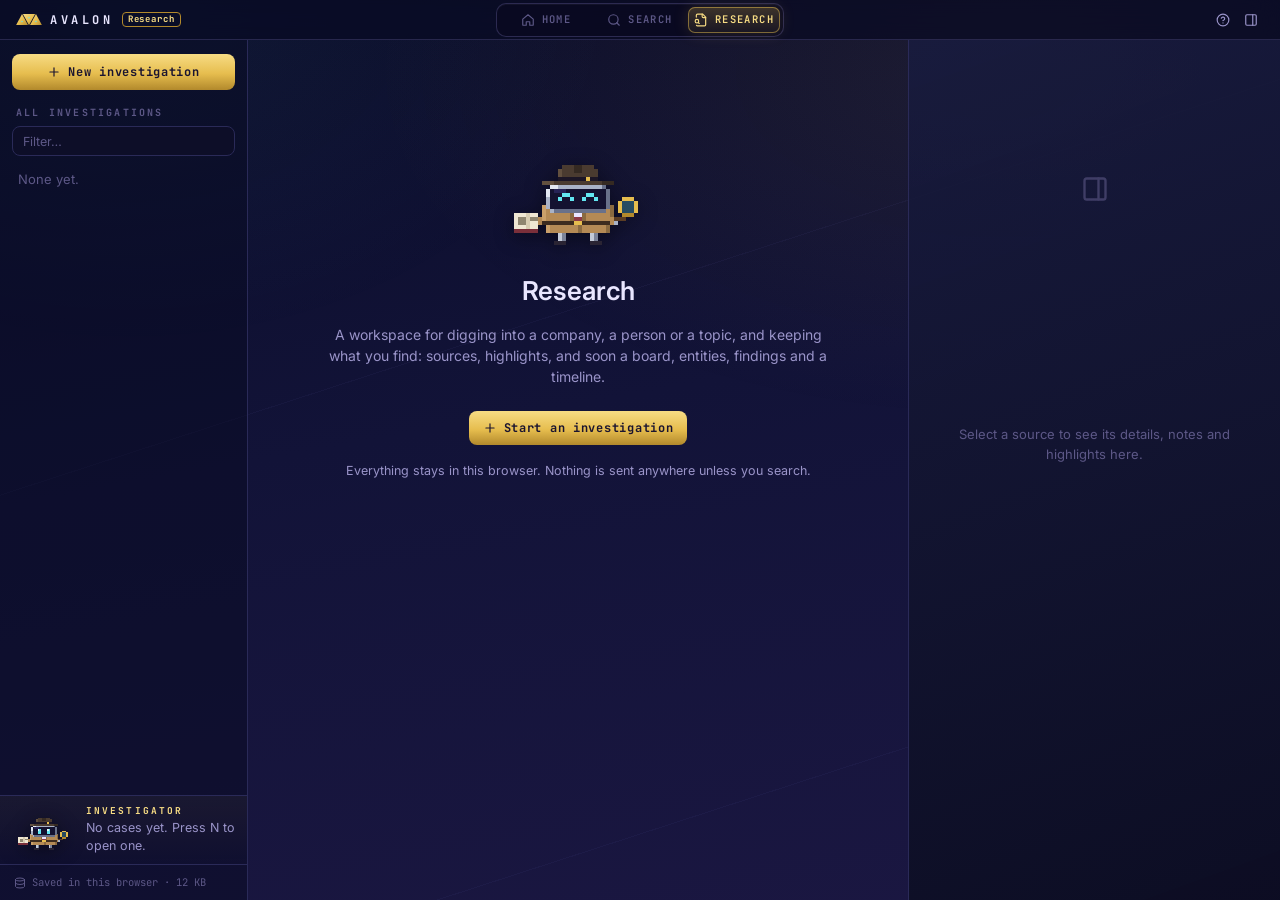
==== commit 2a6e7bd9: "Connect Avalon apps as one OS and add Research search (phase 3) OS layer (os/): - App switcher (Home" ====
--- a/research.html
+++ b/research.html
@@ -1,5 +1,5 @@
 <!DOCTYPE html>
-<html lang="en">
+<html lang="en" data-app="research">
 
 <head>
   <meta charset="UTF-8">
@@ -13,6 +13,33 @@
   <link href="https://fonts.googleapis.com/css2?family=Inter:wght@400;500;600&family=JetBrains+Mono:wght@400;500;700&display=swap" rel="stylesheet">
   <link rel="stylesheet" href="style.css">
   <link rel="stylesheet" href="research.css">
+  <link rel="stylesheet" href="os/os.css">
+  <!-- Arriving from another Avalon app: show the hand-over card before first paint (see os/os.js). -->
+  <script>
+    (function () {
+      // the link may carry "#~os:<from>~cfg:<settings>~save:<payload>" (see os/os.js)
+      var r = document.documentElement, app = r.dataset.app, from = null, extra = {};
+      if (/^#~/.test(location.hash)) {
+        location.hash.replace(/~([a-z]+):([^~]*)/g, function (_, k, v) { extra[k] = v; return ''; });
+        history.replaceState(history.state, '', location.pathname + location.search);
+        if ('os' in extra) from = extra.os;
+        if (extra.cfg) try {
+          var json = decodeURIComponent(escape(atob(extra.cfg.replace(/-/g, '+').replace(/_/g, '/'))));
+          localStorage.setItem('avalon_shared_cfg', JSON.stringify({ at: Date.now(), cfg: JSON.parse(json) }));
+        } catch (e) { }
+      }
+      window.AvalonArrival = { from: from, extra: extra };
+      try {
+        var n = JSON.parse(localStorage.getItem('avalon_os_nav') || 'null');
+        localStorage.removeItem('avalon_os_nav');
+        if (from === null && n && n.to === app && Date.now() - n.at < 6000) from = n.from || '';
+      } catch (e) { }
+      if (from !== null && !matchMedia('(prefers-reduced-motion: reduce)').matches) {
+        r.classList.add('os-arrive'); r.dataset.osFrom = from;
+        r.dataset.osLabel = { home: 'Home', search: 'Search', research: 'Research' }[app] || '';
+      }
+    })();
+  </script>
 </head>
 
 <body class="rx-page">
@@ -78,12 +105,14 @@
       </a>
       <span class="os-ver">Research</span>
     </div>
+    <nav class="os-apps" aria-label="Avalon apps">
+      <a class="os-app" href="index.html" title="Home (G then H)"><svg class="ic" viewBox="0 0 24 24" aria-hidden="true"><path d="M3 10.5 12 3l9 7.5V20a1 1 0 0 1-1 1h-5v-6h-6v6H4a1 1 0 0 1-1-1z" /></svg><span>Home</span></a>
+      <a class="os-app" href="results.html" title="Search (G then S)"><svg class="ic" viewBox="0 0 24 24" aria-hidden="true"><circle cx="11" cy="11" r="8" /><path d="m21 21-4.3-4.3" /></svg><span>Search</span></a>
+      <a class="os-app on" aria-current="page" href="research.html" title="Research (G then R)"><svg class="ic" viewBox="0 0 24 24" aria-hidden="true"><path d="M14 2v4a2 2 0 0 0 2 2h4" /><path d="M4.27 21a2 2 0 0 0 1.73 1h12a2 2 0 0 0 2-2V7l-5-5H6a2 2 0 0 0-2 2v3" /><path d="m9 18-1.5-1.5" /><circle cx="5" cy="14" r="3" /></svg><span>Research</span></a>
+    </nav>
     <div class="os-tray">
-      <a class="tray" href="results.html" title="Avalon Search"><svg class="ic"><use href="#i-layers" /></svg><span class="rx-hide-sm">Search</span></a>
-      <span class="tray-sep" aria-hidden="true"></span>
       <button class="icon-btn sm" id="rx-help-btn" title="Shortcuts (?)" aria-label="Shortcuts"><svg class="ic"><use href="#i-help" /></svg></button>
       <button class="icon-btn sm" id="rx-panel-btn" title="Details panel (])" aria-label="Toggle details panel"><svg class="ic"><use href="#i-panel-right" /></svg></button>
-      <a class="icon-btn sm" href="index.html" title="Home" aria-label="Avalon home"><svg class="ic"><use href="#i-home" /></svg></a>
     </div>
   </header>
 
@@ -97,6 +126,7 @@
         <input class="rx-side-filter" id="rx-side-filter" type="search" placeholder="Filter…" aria-label="Filter investigations">
         <ul class="rx-inv-list" id="rx-inv-list"></ul>
       </div>
+      <div class="rx-agent" id="rx-agent"></div>
       <div class="rx-side-foot" id="rx-foot"></div>
       <div class="rx-resize" data-resize="side" aria-hidden="true"></div>
     </aside>
@@ -192,6 +222,29 @@
     </div>
   </dialog>
 
+  <!-- ============ SAVE A RESULT FROM AVALON SEARCH ============ -->
+  <dialog id="save-dlg" class="dlg dlg-wide">
+    <form method="dialog" class="dlg-body" id="save-form">
+      <header class="p-head"><h2>File a lead from Search</h2><span class="p-meta">Avalon Search → Research</span></header>
+      <div class="rx-incoming" id="save-preview"></div>
+      <label class="field"><span>Investigation</span><select name="inv"></select></label>
+      <label class="field" id="save-new-wrap" hidden><span>New investigation title</span><input name="newTitle" maxlength="140"></label>
+      <label class="field"><span>Source title</span><input name="title" maxlength="300"></label>
+      <div class="dlg-actions">
+        <button type="button" class="btn" data-close>Cancel</button>
+        <button class="btn btn-gold">Save source</button>
+      </div>
+    </form>
+    <div class="dlg-body rx-saved" id="save-done" hidden>
+      <header class="p-head"><h2>Filed</h2></header>
+      <p id="save-done-text"></p>
+      <div class="dlg-actions">
+        <button type="button" class="btn" id="save-stay">Stay in Research</button>
+        <button type="button" class="btn btn-gold" id="save-back">Back to the results</button>
+      </div>
+    </div>
+  </dialog>
+
   <!-- ============ CONFIRM DIALOG ============ -->
   <dialog id="ask-dlg" class="dlg">
     <form method="dialog" class="dlg-body">
@@ -212,7 +265,8 @@
         <dt><kbd>N</kbd></dt><dd>New investigation</dd>
         <dt><kbd>A</kbd></dt><dd>Add a source</dd>
         <dt><kbd>/</kbd></dt><dd>Filter the current list</dd>
-        <dt><kbd>J</kbd> <kbd>K</kbd></dt><dd>Next / previous source</dd>
+        <dt><kbd>J</kbd> <kbd>K</kbd></dt><dd>Next / previous source or result</dd>
+        <dt><kbd>S</kbd> / <kbd>O</kbd></dt><dd>Save / open the selected search result</dd>
         <dt><kbd>Alt</kbd> <kbd>1</kbd>–<kbd>9</kbd></dt><dd>Switch section</dd>
         <dt><kbd>H</kbd></dt><dd>All investigations</dd>
         <dt><kbd>[</kbd> <kbd>]</kbd></dt><dd>Toggle sidebar / details panel</dd>
@@ -222,13 +276,18 @@
     </div>
   </dialog>
 
+  <script src="os/os.js"></script>
+  <script src="os/investigator.js"></script>
+  <script src="search-core.js"></script>
   <script src="research/util.js"></script>
   <script src="research/db.js"></script>
   <script src="research/store.js"></script>
   <script src="research/views/home.js"></script>
   <script src="research/views/overview.js"></script>
   <script src="research/views/sources.js"></script>
+  <script src="research/views/search.js"></script>
   <script src="research/cite.js"></script>
+  <script src="research/incoming.js"></script>
   <script src="research/app.js"></script>
 </body>
 
--- a/style.css
+++ b/style.css
@@ -756,3 +756,12 @@
 @media (prefers-reduced-motion: reduce) {
   *, *::before, *::after { animation-duration: .01ms !important; transition-duration: .01ms !important; }
 }
+
+/* Avalon Search: the investigator panel */
+.rs-agent { padding: 12px 14px; }
+
+/* Avalon Search: hand a result to Research */
+.rs-save { margin-left: auto; height: 22px; padding: 0 9px; border-radius: 6px; border: 1px solid var(--line-2); font: 600 10px/1 var(--f-mono); letter-spacing: .06em; color: var(--text-3); opacity: 0; transition: opacity .15s, color .15s, border-color .15s; }
+.rs-item:hover .rs-save, .rs-item.sel .rs-save, .rs-save:focus-visible { opacity: 1; }
+.rs-save:hover { color: var(--gold-l); border-color: var(--gold-d); }
+@media (hover: none) { .rs-save { opacity: 1; } }
--- a/research.css
+++ b/research.css
@@ -308,3 +308,71 @@
   .set-grid { grid-template-columns: 1fr; }
   .set-grid .span2 { grid-column: auto; }
 }
+
+/* ---------- motion + the investigator ---------- */
+.rx-enter { animation: rx-in .28s cubic-bezier(.2, .8, .3, 1) both; }
+.rx-pane-in { animation: rx-pane .26s cubic-bezier(.2, .8, .3, 1) both; }
+@keyframes rx-in { from { opacity: 0; transform: translateY(8px); } }
+@keyframes rx-pane { from { opacity: 0; transform: translateX(12px); } }
+.rx-nav a, .rx-inv-list a { transition: background .15s, color .15s, box-shadow .2s; }
+
+.rx-agent { padding: 10px 12px; border-top: 1px solid var(--line); background: linear-gradient(180deg, rgba(230, 189, 78, .05), transparent); }
+.rx-agent .inv-cv { width: 64px; height: 45px; }
+.rx-welcome-agent { display: flex; justify-content: center; margin-bottom: 4px; }
+.rx-welcome-agent .inv-txt { display: none; }
+
+/* ---------- search inside an investigation ---------- */
+.rx-sform { margin-bottom: 12px; }
+.rx-sform input { height: 48px; }
+.rx-sgo span { font-weight: 600; }
+.rx-presets { display: flex; flex-wrap: wrap; gap: 6px; margin-bottom: 10px; }
+.rx-presets button { height: 30px; padding: 0 12px; border-radius: 15px; border: 1px solid var(--line-2); font: 500 12px/1 var(--f-body); color: var(--text-2); transition: color .15s, border-color .15s, background .15s; }
+.rx-presets button:hover { color: var(--text); border-color: #55508a; }
+.rx-presets button.on { color: #1a1430; border-color: transparent; background: linear-gradient(180deg, var(--gold-l), var(--gold)); font-weight: 600; }
+.rx-recent { display: flex; flex-wrap: wrap; align-items: center; gap: 6px; margin-bottom: 12px; }
+.rx-recent > span { font: 700 9.5px/1 var(--f-mono); letter-spacing: .2em; text-transform: uppercase; color: var(--text-3); margin-right: 4px; }
+.rx-recent button { display: inline-flex; align-items: baseline; gap: 6px; padding: 4px 9px; border-radius: 6px; background: rgba(255, 255, 255, .03); border: 1px solid var(--line); font-size: 12px; color: var(--text-2); max-width: 260px; overflow: hidden; text-overflow: ellipsis; white-space: nowrap; }
+.rx-recent button:hover { color: var(--text); border-color: var(--line-2); }
+.rx-recent small { font: 400 10px/1 var(--f-mono); color: var(--text-3); }
+.rx-snotice { margin: 0 0 12px; padding: 10px 14px; border-radius: 10px; border: 1px solid rgba(255, 200, 87, .3); background: rgba(255, 200, 87, .05); font-size: 12.5px; color: var(--text-2); }
+.rx-snotice p { margin: 0; }
+.rx-snotice p + p { margin-top: 6px; }
+.rx-snotice b { color: var(--text); font-weight: 600; }
+.rx-schips { display: flex; flex-wrap: wrap; gap: 6px; margin-bottom: 14px; }
+.rx-schips .rs-chip { cursor: default; }
+.rx-sgrid { display: grid; grid-template-columns: minmax(0, 1fr) 300px; gap: 18px; align-items: start; }
+.rx-sside { display: flex; flex-direction: column; gap: 14px; }
+@container rxmain (max-width: 900px) { .rx-sgrid { grid-template-columns: minmax(0, 1fr); } }
+.rx-results { list-style: none; margin: 0; padding: 0; }
+.rx-res { position: relative; display: flex; gap: 12px; align-items: flex-start; padding: 12px 14px; border-radius: 10px; border: 1px solid transparent; transition: background .15s, border-color .15s; }
+.rx-res + .rx-res { margin-top: 2px; }
+.rx-res:hover { background: rgba(255, 255, 255, .025); }
+.rx-res.sel { border-color: var(--gold-d); background: rgba(230, 189, 78, .05); }
+.rx-res.multi::before { content: ''; position: absolute; left: 0; top: 12px; bottom: 12px; width: 2px; border-radius: 1px; background: var(--gold); }
+.rx-res-main { flex: 1; min-width: 0; }
+.rx-res .rs-title { overflow-wrap: anywhere; }
+.rx-save { flex: none; display: inline-flex; align-items: center; gap: 6px; height: 30px; padding: 0 11px; border-radius: 8px; border: 1px solid var(--line-2); font: 600 11px/1 var(--f-mono); letter-spacing: .06em; color: var(--text-2); transition: color .15s, border-color .15s, background .15s; }
+.rx-save .ic { width: 13px; height: 13px; }
+.rx-save:hover { color: #1a1430; border-color: transparent; background: linear-gradient(180deg, var(--gold-l), var(--gold)); }
+.rx-save.done { color: var(--green); border-color: rgba(111, 220, 160, .35); }
+.rx-save.done:hover { color: var(--green); background: rgba(111, 220, 160, .08); }
+.rx-save:disabled { opacity: .5; }
+.rx-sempty { display: flex; gap: 12px; align-items: center; padding: 22px 18px; border: 1px dashed var(--line-2); border-radius: 12px; color: var(--text-2); }
+.rx-sempty .ic { width: 22px; height: 22px; color: var(--gold); flex: none; }
+.rx-sempty p { margin: 0; }
+.rx-factlist { display: grid; grid-template-columns: auto 1fr; gap: 6px 12px; margin: 12px 0 0; font-size: 12.5px; }
+.rx-factlist dt { color: var(--text-3); font: 500 10px/1.6 var(--f-mono); letter-spacing: .08em; text-transform: uppercase; }
+.rx-factlist dd { margin: 0; color: var(--text); overflow-wrap: anywhere; }
+.rx-factlist a { color: var(--cyan); }
+.rx-facts-foot { display: flex; align-items: center; justify-content: space-between; gap: 10px; margin-top: 14px; }
+.rx-snippet { margin: -4px 0 12px; padding: 8px 10px; border-radius: 8px; background: rgba(98, 230, 240, .04); border: 1px solid rgba(98, 230, 240, .14); }
+.rx-snippet span { font: 600 9.5px/1 var(--f-mono); letter-spacing: .14em; text-transform: uppercase; color: var(--cyan); }
+.rx-snippet p { margin: 6px 0 0; font-size: 12.5px; color: var(--text-2); }
+.rx-incoming { margin-bottom: 14px; padding: 12px 14px; border-radius: 10px; background: var(--inset); border: 1px solid var(--line); }
+.rx-incoming b { display: block; margin-top: 4px; font-weight: 600; }
+.rx-incoming p { margin: 6px 0 0; font-size: 12.5px; color: var(--text-2); }
+.rx-saved p { color: var(--text-2); }
+@container rxmain (max-width: 600px) {
+  .rx-res { flex-direction: column; }
+  .rx-save { align-self: flex-end; }
+}
--- a/os/os.css
+++ b/os/os.css
@@ -0,0 +1,130 @@
+/* =====================================================================
+   AVALON OS LAYER — shared by every Avalon page (home, Search, Research)
+   App switcher in the system bar, the transition between apps, dialog
+   motion. Pages opt in with <html data-app="…"> and os/os.js.
+   ===================================================================== */
+
+/* ---------- app switcher ---------- */
+.os-apps {
+  --w: 92px; --i: 0;
+  position: absolute; left: 50%; top: 50%; transform: translate(-50%, -50%);
+  display: flex; gap: 2px; padding: 3px; border-radius: 10px;
+  background: rgba(10, 11, 32, .72); border: 1px solid rgba(61, 58, 102, .7);
+  box-shadow: inset 0 1px 0 rgba(255, 255, 255, .04);
+}
+.os-apps::before {
+  content: ''; position: absolute; top: 3px; left: 3px; width: var(--w); height: calc(100% - 6px); border-radius: 7px;
+  background: linear-gradient(180deg, rgba(230, 189, 78, .24), rgba(230, 189, 78, .07));
+  box-shadow: inset 0 0 0 1px rgba(230, 189, 78, .5), 0 0 16px rgba(230, 189, 78, .16);
+  transform: translateX(calc(var(--i) * (var(--w) + 2px)));
+  transition: transform .34s cubic-bezier(.3, .9, .25, 1.12);
+}
+.os-app {
+  position: relative; z-index: 1; width: var(--w); height: 26px;
+  display: flex; align-items: center; justify-content: center; gap: 7px; border-radius: 7px;
+  font: 600 10.5px/1 var(--f-mono); letter-spacing: .14em; text-transform: uppercase;
+  color: var(--text-3); text-decoration: none; transition: color .2s;
+}
+.os-app:hover { color: var(--text); }
+.os-app.on { color: var(--gold-l); }
+.os-app .ic { width: 14px; height: 14px; }
+@media (max-width: 1180px) {
+  .os-apps { --w: 34px; }
+  .os-app span { display: none; }
+}
+@media (max-width: 900px) {
+  .os-apps { position: static; transform: none; margin: 0 auto 0 4px; }
+}
+@media (max-width: 420px) {
+  .os-apps { --w: 30px; }
+}
+
+/* ---------- moving between apps ----------
+   Leaving (os.js adds .os-curtain): the page sinks back and the Avalon mark
+   assembles like the lock-screen intro: triangles fly in, cyan dots pop,
+   the app name spreads out, a gold line draws.
+   Arriving: the inline head script puts the *finished* frame up before the
+   first paint (pseudo-elements below, same geometry as the curtain), then
+   it dissolves into the new page. Keep the two in step:
+     mark   150px wide, centred at 50% / 50% - 24px
+     label  centred at 50% + 56px (padding-top 112px)
+     line   180px, at 50% + 80px */
+.os-curtain, html.os-arrive::before {
+  position: fixed; inset: 0; z-index: 2147483000;
+  background:
+    radial-gradient(640px 440px at 50% 46%, rgba(230, 189, 78, .11), transparent 70%),
+    repeating-linear-gradient(-18deg, transparent 0 260px, rgba(150, 140, 255, .045) 260px 261px, transparent 261px 520px),
+    linear-gradient(170deg, #090b24 0%, #11123a 50%, #1b1742 100%);
+}
+.os-curtain { animation: os-in .34s ease both; }
+.os-curtain svg { position: absolute; left: 50%; top: calc(50% - 24px); width: 150px; height: auto; transform: translate(-50%, -50%); overflow: visible; filter: drop-shadow(0 8px 26px rgba(0, 0, 0, .5)); }
+.os-curtain svg path, .os-curtain svg circle { transform-box: fill-box; transform-origin: center; }
+.os-curtain .t1 { animation: os-tl .55s cubic-bezier(.2, .9, .3, 1.15) .1s both; }
+.os-curtain .t2 { animation: os-td .58s cubic-bezier(.2, .9, .3, 1.1) .17s both; }
+.os-curtain .t3 { animation: os-tr .55s cubic-bezier(.2, .9, .3, 1.15) .24s both; }
+.os-curtain .d1 { animation: os-dot .28s ease-out .5s both; }
+.os-curtain .d2 { animation: os-dot .28s ease-out .56s both; }
+.os-curtain .d3 { animation: os-dot .28s ease-out .62s both; }
+.os-curtain-label, html.os-arrive::after {
+  position: fixed; inset: 0; display: flex; align-items: center; justify-content: center; padding: 112px 0 0 .5em; pointer-events: none;
+  font: 700 12px/1 'Cascadia Mono', 'JetBrains Mono', Consolas, monospace; letter-spacing: .5em; text-transform: uppercase; color: #f7dc84;
+  text-shadow: 0 0 18px rgba(230, 189, 78, .35);
+}
+.os-curtain-label { animation: os-track .45s cubic-bezier(.2, .8, .3, 1) .42s both; }
+.os-curtain-line { position: absolute; left: calc(50% - 90px); top: calc(50% + 80px); width: 180px; height: 1px; background: linear-gradient(90deg, transparent, #e6bd4e, transparent); animation: os-grow .4s cubic-bezier(.3, .8, .3, 1) .52s both; }
+
+/* the page being left sinks back under the curtain */
+html.os-leave body > :not(dialog):not(.os-curtain) { transition: transform .5s cubic-bezier(.4, 0, .2, 1), filter .5s ease, opacity .5s ease; transform: scale(.965); filter: blur(4px); opacity: .55; }
+
+/* arriving: the finished frame, painted before the page itself */
+html.os-arrive::before { content: ''; pointer-events: none; }
+html.os-arrive::after {
+  content: attr(data-os-label); z-index: 2147483001;
+  background:
+    url("data:image/svg+xml,%3Csvg xmlns='http://www.w3.org/2000/svg' viewBox='0 0 250 108'%3E%3Cdefs%3E%3ClinearGradient id='g' x1='0' y1='0' x2='1' y2='1'%3E%3Cstop offset='0' stop-color='%23f7dc84'/%3E%3Cstop offset='.55' stop-color='%23e6bd4e'/%3E%3Cstop offset='1' stop-color='%23b2892c'/%3E%3C/linearGradient%3E%3C/defs%3E%3Cg fill='url(%23g)'%3E%3Cpath d='M0 108 58 0l58 108z'/%3E%3Cpath d='M66 0h118l-59 108z'/%3E%3Cpath d='M134 108 192 0l58 108z'/%3E%3C/g%3E%3Cg fill='%2362e6f0'%3E%3Ccircle cx='58' cy='72' r='7'/%3E%3Ccircle cx='125' cy='36' r='7'/%3E%3Ccircle cx='192' cy='72' r='7'/%3E%3C/g%3E%3C/svg%3E") center calc(50% - 24px) / 150px auto no-repeat,
+    linear-gradient(90deg, transparent, #e6bd4e, transparent) center calc(50% + 80px) / 180px 1px no-repeat;
+}
+/* failsafe if the page script never runs */
+html.os-arrive::before, html.os-arrive::after { animation: os-out .4s ease 3s forwards; }
+/* the mark drifts towards you and fades, then the night lifts off the page */
+html.os-arrive.os-arrived::after { animation: os-zoom .55s cubic-bezier(.5, 0, .75, 0) forwards; }
+html.os-arrive.os-arrived::before { animation: os-out .6s cubic-bezier(.4, 0, .2, 1) .14s forwards; }
+
+body.os-enter .osbar { animation: os-bar .6s cubic-bezier(.2, .8, .3, 1) .18s both; }
+html:not([data-app="home"]) body.os-enter > main,
+html:not([data-app="home"]) body.os-enter > .rx { animation: os-rise .75s cubic-bezier(.2, .8, .3, 1) .24s both; }
+
+@keyframes os-in { from { opacity: 0; } }
+@keyframes os-out { to { opacity: 0; visibility: hidden; } }
+@keyframes os-zoom { to { opacity: 0; transform: scale(1.14); filter: blur(3px); } }
+@keyframes os-tl { from { opacity: 0; transform: translate(-180px, 60px) rotate(-25deg) scale(.6); } 60% { opacity: 1; } }
+@keyframes os-tr { from { opacity: 0; transform: translate(180px, 60px) rotate(25deg) scale(.6); } 60% { opacity: 1; } }
+@keyframes os-td { from { opacity: 0; transform: translateY(-170px) rotate(-180deg) scale(.4); } 60% { opacity: 1; } }
+@keyframes os-dot { 0% { opacity: 0; transform: scale(0); } 60% { opacity: 1; transform: scale(1.8); } 100% { opacity: 1; transform: scale(1); } }
+@keyframes os-track { from { opacity: 0; letter-spacing: .05em; } }
+@keyframes os-grow { from { transform: scaleX(0); } }
+@keyframes os-bar { from { opacity: 0; transform: translateY(-100%); } }
+@keyframes os-rise { from { opacity: 0; transform: translateY(16px) scale(.985); } }
+
+/* ---------- dialogs open with a little lift ---------- */
+dialog[open] { animation: os-dlg .2s cubic-bezier(.2, .8, .3, 1); }
+dialog[open]::backdrop { animation: os-in .2s ease; }
+@keyframes os-dlg { from { opacity: 0; transform: translateY(10px) scale(.98); } }
+
+@media (prefers-reduced-motion: reduce) {
+  .os-curtain, html.os-arrive::before, html.os-arrive::after { display: none; }
+}
+.os-apps.os-still::before { transition: none; }
+
+/* ---------- the investigator (os/investigator.js) ---------- */
+.inv-desk { display: flex; align-items: center; gap: 10px; min-width: 0; }
+.inv-cv { width: 80px; height: 56px; flex: none; image-rendering: pixelated; cursor: pointer; filter: drop-shadow(0 4px 10px rgba(0, 0, 0, .45)); }
+.inv-txt { display: flex; flex-direction: column; gap: 4px; min-width: 0; }
+.inv-name { font: 700 9.5px/1 var(--f-mono); letter-spacing: .22em; text-transform: uppercase; color: var(--gold-l); }
+.inv-say { font-size: 12.5px; line-height: 1.4; color: var(--text-2); overflow-wrap: anywhere; display: -webkit-box; -webkit-line-clamp: 3; line-clamp: 3; -webkit-box-orient: vertical; overflow: hidden; }
+.inv-say.typing::after { content: '▍'; color: var(--gold); animation: inv-caret .8s steps(1) infinite; }
+@keyframes inv-caret { 50% { opacity: 0; } }
+.inv-lg { flex-direction: column; text-align: center; gap: 12px; }
+.inv-lg .inv-cv { width: 160px; height: 112px; }
+.inv-lg .inv-txt { align-items: center; }
+.inv-lg .inv-say { font-size: 14px; }
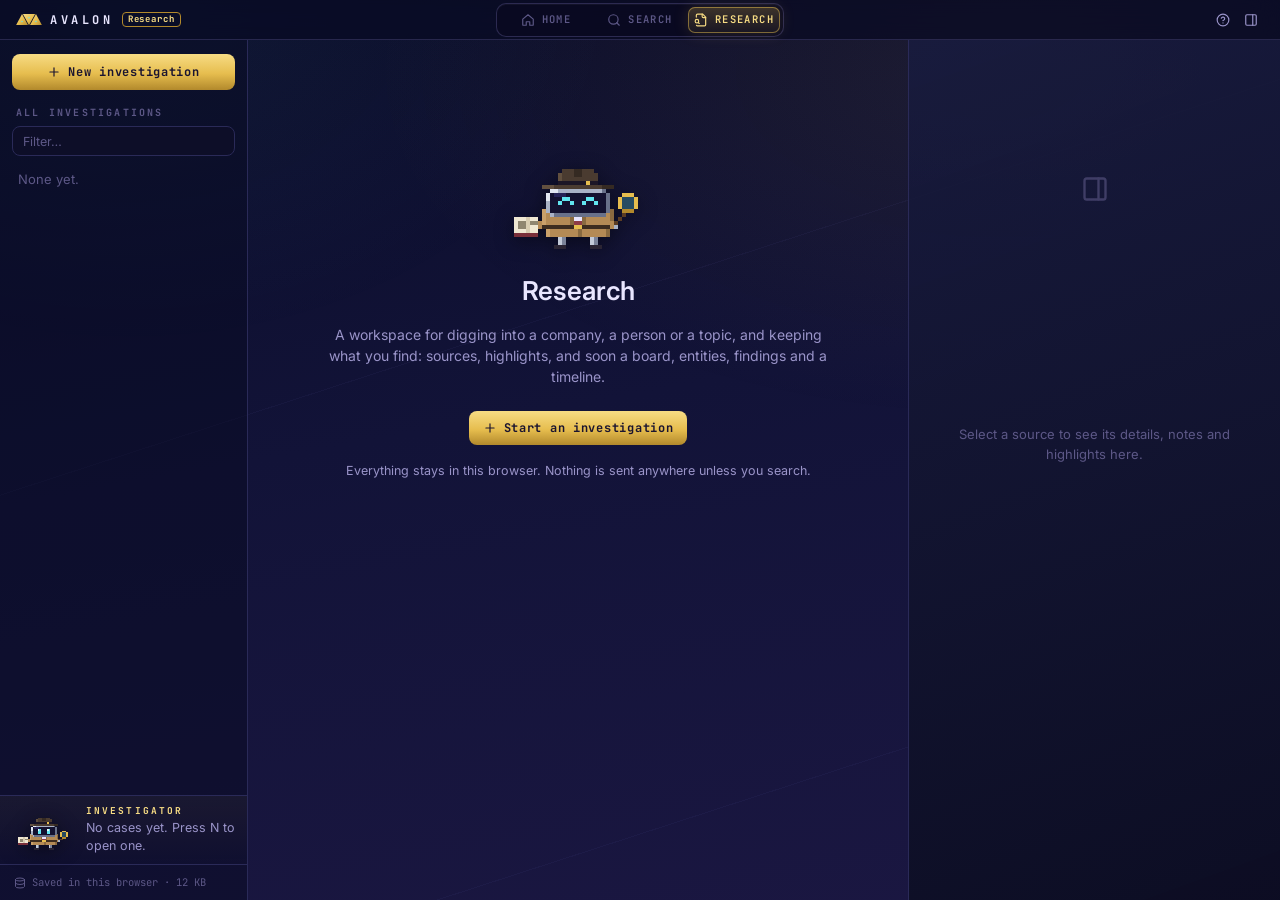
==== commit dce2a748: "Add the investigation board (Research phase 4) - Infinite pannable, zoomable board: entities, sticky" ====
--- a/research.html
+++ b/research.html
@@ -86,6 +86,14 @@
       <symbol id="i-help" viewBox="0 0 24 24"><circle cx="12" cy="12" r="10" /><path d="M9.09 9a3 3 0 0 1 5.83 1c0 2-3 3-3 3M12 17h.01" /></symbol>
       <symbol id="i-alert" viewBox="0 0 24 24"><path d="m21.73 18-8-14a2 2 0 0 0-3.48 0l-8 14A2 2 0 0 0 4 21h16a2 2 0 0 0 1.73-3z" /><path d="M12 9v4M12 17h.01" /></symbol>
       <symbol id="i-research" viewBox="0 0 24 24"><path d="M14 2v4a2 2 0 0 0 2 2h4" /><path d="M4.27 21a2 2 0 0 0 1.73 1h12a2 2 0 0 0 2-2V7l-5-5H6a2 2 0 0 0-2 2v3" /><path d="m9 18-1.5-1.5" /><circle cx="5" cy="14" r="3" /></symbol>
+      <symbol id="i-pin" viewBox="0 0 24 24"><path d="M20 10c0 6-8 12-8 12s-8-6-8-12a8 8 0 0 1 16 0z" /><circle cx="12" cy="10" r="3" /></symbol>
+      <symbol id="i-calendar" viewBox="0 0 24 24"><rect x="3" y="4" width="18" height="18" rx="2" /><path d="M16 2v4M8 2v4M3 10h18" /></symbol>
+      <symbol id="i-frame" viewBox="0 0 24 24"><path d="M22 6H2M22 18H2M6 2v20M18 2v20" /></symbol>
+      <symbol id="i-undo" viewBox="0 0 24 24"><path d="M3 7v6h6" /><path d="M21 17a9 9 0 0 0-9-9 9 9 0 0 0-6 2.3L3 13" /></symbol>
+      <symbol id="i-redo" viewBox="0 0 24 24"><path d="M21 7v6h-6" /><path d="M3 17a9 9 0 0 1 9-9 9 9 0 0 1 6 2.3L21 13" /></symbol>
+      <symbol id="i-fit" viewBox="0 0 24 24"><path d="M8 3H5a2 2 0 0 0-2 2v3M21 8V5a2 2 0 0 0-2-2h-3M3 16v3a2 2 0 0 0 2 2h3M16 21h3a2 2 0 0 0 2-2v-3" /></symbol>
+      <symbol id="i-minus" viewBox="0 0 24 24"><path d="M5 12h14" /></symbol>
+      <symbol id="i-sticky" viewBox="0 0 24 24"><path d="M15.5 3H5a2 2 0 0 0-2 2v14a2 2 0 0 0 2 2h14a2 2 0 0 0 2-2V8.5z" /><path d="M15 3v6h6" /></symbol>
       <symbol id="i-database" viewBox="0 0 24 24"><ellipse cx="12" cy="5" rx="9" ry="3" /><path d="M3 5v14a9 3 0 0 0 18 0V5M3 12a9 3 0 0 0 18 0" /></symbol>
     </defs>
   </svg>
@@ -271,6 +279,13 @@
         <dt><kbd>H</kbd></dt><dd>All investigations</dd>
         <dt><kbd>[</kbd> <kbd>]</kbd></dt><dd>Toggle sidebar / details panel</dd>
         <dt><kbd>Esc</kbd></dt><dd>Close the details panel</dd>
+        <dt class="keys-h">On the board</dt><dd></dd>
+        <dt><kbd>N</kbd> / <kbd>E</kbd></dt><dd>Sticky note / entity</dd>
+        <dt><kbd>C</kbd></dt><dd>Connect the two selected cards</dd>
+        <dt><kbd>Del</kbd></dt><dd>Delete the selection</dd>
+        <dt><kbd>Ctrl</kbd> <kbd>Z</kbd> / <kbd>Y</kbd></dt><dd>Undo / redo</dd>
+        <dt><kbd>F</kbd> / <kbd>0</kbd></dt><dd>Fit everything / 100%</dd>
+        <dt>Drag · Shift-drag · Wheel</dt><dd>Pan · select an area · zoom</dd>
       </dl>
       <div class="dlg-actions"><button type="button" class="btn" data-close>Close</button></div>
     </div>
@@ -286,6 +301,8 @@
   <script src="research/views/overview.js"></script>
   <script src="research/views/sources.js"></script>
   <script src="research/views/search.js"></script>
+  <script src="research/views/board.js"></script>
+  <script src="research/entity-panel.js"></script>
   <script src="research/cite.js"></script>
   <script src="research/incoming.js"></script>
   <script src="research/app.js"></script>
--- a/research.css
+++ b/research.css
@@ -376,3 +376,159 @@
   .rx-res { flex-direction: column; }
   .rx-save { align-self: flex-end; }
 }
+
+/* ---------- investigation board ---------- */
+.rx-main.rx-full { padding: 0; overflow: hidden; }
+.rx-v-board { max-width: none; height: 100%; }
+.bd { position: relative; display: flex; flex-direction: column; height: 100%; }
+.bd-bar { display: flex; flex-wrap: wrap; align-items: center; gap: 8px; padding: 8px 12px; border-bottom: 1px solid var(--line); background: rgba(10, 11, 32, .72); backdrop-filter: blur(10px); position: relative; z-index: 5; }
+.bd-tg { display: flex; align-items: center; gap: 2px; }
+.bd-right { margin-left: auto; }
+.bd-sep { width: 1px; height: 20px; margin: 0 6px; background: var(--line-2); }
+.bd-btn { display: inline-flex; align-items: center; gap: 6px; height: 30px; padding: 0 10px; border-radius: 7px; font: 500 12px/1 var(--f-body); color: var(--text-2); transition: background .15s, color .15s; }
+.bd-btn:hover { background: rgba(255, 255, 255, .06); color: var(--text); }
+.bd-btn .ic { width: 15px; height: 15px; }
+.bd-btn:disabled { opacity: .35; pointer-events: none; }
+.bd-icon { width: 30px; padding: 0; justify-content: center; }
+.bd-zoom { min-width: 52px; justify-content: center; font: 500 11px/1 var(--f-mono); }
+.bd-swatches { padding: 0 6px; border-left: 1px solid var(--line-2); gap: 4px; }
+.bd-sw { width: 18px; height: 18px; border-radius: 50%; background: var(--c); box-shadow: inset 0 0 0 2px rgba(0, 0, 0, .25); transition: transform .12s; }
+.bd-sw:hover { transform: scale(1.18); }
+
+.bd-stage {
+  position: relative; flex: 1; overflow: hidden; outline: none; cursor: grab; touch-action: none; user-select: none;
+  background-color: rgba(8, 9, 28, .35);
+  background-image: radial-gradient(circle, rgba(154, 148, 201, .16) 1px, transparent 1.2px);
+  background-size: 24px 24px;
+}
+.bd-stage.panning { cursor: grabbing; }
+.bd-world { position: absolute; left: 0; top: 0; transform-origin: 0 0; will-change: transform; }
+.bd-world.bd-glide { transition: transform .32s cubic-bezier(.2, .8, .3, 1); }
+.bd-lines { position: absolute; left: 0; top: 0; overflow: visible; pointer-events: none; }
+.bd-edge .line { stroke: var(--c); stroke-width: 1.6; fill: none; }
+.bd-edge .hit { stroke: transparent; stroke-width: 14; fill: none; pointer-events: stroke; cursor: pointer; }
+.bd-edge:hover .line { stroke-width: 2.4; }
+.bd-edge.sel .line { stroke: var(--gold-l); stroke-width: 2.4; filter: drop-shadow(0 0 4px rgba(230, 189, 78, .6)); }
+.bd-ghost { stroke: var(--gold); stroke-width: 2; stroke-dasharray: 6 5; fill: none; }
+.bd-labels { position: absolute; left: 0; top: 0; }
+.bd-label {
+  position: absolute; transform: translate(-50%, -50%); z-index: 4; white-space: nowrap; cursor: pointer;
+  padding: 3px 9px; border-radius: 10px; background: #141538; border: 1px solid rgba(154, 148, 201, .45);
+  font: 600 11px/1.2 var(--f-body); color: var(--text);
+}
+.bd-label.empty { opacity: 0; color: var(--text-3); font-weight: 500; }
+.bd-edge:hover ~ .bd-label, .bd-label:hover, .bd-label.sel.empty { opacity: 1; }
+.bd-label.sel { border-color: var(--gold); color: var(--gold-l); opacity: 1; }
+.bd-label.editing { padding: 0; opacity: 1; }
+.bd-inline { height: 24px; min-width: 140px; padding: 0 8px; font: 600 12px/1 var(--f-body); border-radius: 8px; }
+
+.bd-node {
+  position: absolute; border-radius: 12px; cursor: default;
+  background: linear-gradient(160deg, #1c1f4a, #121334); border: 1px solid color-mix(in srgb, var(--c) 55%, transparent);
+  box-shadow: 0 8px 24px rgba(0, 0, 0, .4), inset 3px 0 0 var(--c);
+  transition: box-shadow .15s, border-color .15s;
+}
+.bd-node:hover { border-color: var(--c); }
+.bd-node.sel { border-color: var(--gold-l); box-shadow: 0 10px 30px rgba(0, 0, 0, .5), 0 0 0 2px rgba(230, 189, 78, .5), inset 3px 0 0 var(--c); }
+.bd-node.target { box-shadow: 0 0 0 3px var(--gold), 0 0 26px rgba(230, 189, 78, .45); }
+.bd-port {
+  position: absolute; right: -7px; top: 50%; width: 14px; height: 14px; margin-top: -7px; border-radius: 50%; cursor: crosshair; z-index: 2;
+  background: var(--bg-2); border: 2px solid var(--c); opacity: 0; transition: opacity .15s, transform .15s;
+}
+.bd-node:hover .bd-port, .bd-node.sel .bd-port { opacity: 1; }
+.bd-port:hover { transform: scale(1.3); background: var(--c); }
+.bd-resize { position: absolute; right: 2px; bottom: 2px; width: 12px; height: 12px; cursor: nwse-resize; opacity: 0; background: linear-gradient(135deg, transparent 50%, var(--c) 50% 60%, transparent 60% 70%, var(--c) 70% 80%, transparent 80%); }
+.bd-node:hover .bd-resize, .bd-node.sel .bd-resize { opacity: .8; }
+
+.bd-ent { display: flex; gap: 10px; padding: 12px 14px 10px 16px; height: 100%; overflow: hidden; }
+.bd-ent > .ic { width: 22px; height: 22px; flex: none; color: var(--c); margin-top: 1px; }
+.bd-ent div { min-width: 0; }
+.bd-ent b { display: block; font-size: 14px; font-weight: 600; line-height: 1.25; overflow-wrap: anywhere; }
+.bd-ent small { display: block; margin-top: 3px; font: 600 9.5px/1 var(--f-mono); letter-spacing: .14em; text-transform: uppercase; color: var(--c); }
+.bd-ent p { margin: 6px 0 0; font-size: 12px; color: var(--text-2); line-height: 1.4; }
+
+.bd-note { background: color-mix(in srgb, var(--c) 88%, #1a1430); border-color: transparent; border-radius: 3px 3px 14px 3px; box-shadow: 0 10px 22px rgba(0, 0, 0, .45); }
+.bd-note.sel { box-shadow: 0 10px 26px rgba(0, 0, 0, .5), 0 0 0 2px var(--gold-l); }
+.bd-note-text { padding: 12px 14px; height: 100%; overflow: hidden; font: 500 13px/1.45 var(--f-body); color: #241c08; white-space: pre-wrap; overflow-wrap: anywhere; }
+.bd-ph { color: rgba(36, 28, 8, .5); font-style: italic; }
+.bd-note-edit { width: 100%; height: 100%; padding: 12px 14px; border: 0; border-radius: inherit; background: transparent; resize: none; color: #241c08; font: 500 13px/1.45 var(--f-body); box-shadow: none !important; }
+.bd-note .bd-port { background: #fff7dc; border-color: #6b5420; }
+
+.bd-src { display: flex; gap: 10px; padding: 12px 14px 4px 16px; overflow: hidden; }
+.bd-src-ic { display: grid; place-items: center; width: 22px; height: 22px; flex: none; border-radius: 6px; background: rgba(255, 255, 255, .06); color: var(--text-3); }
+.bd-src-ic img { width: 16px; height: 16px; border-radius: 3px; }
+.bd-src-ic .ic { width: 13px; height: 13px; }
+.bd-src div { min-width: 0; }
+.bd-src b { display: -webkit-box; -webkit-line-clamp: 2; line-clamp: 2; -webkit-box-orient: vertical; overflow: hidden; font-size: 13px; font-weight: 600; line-height: 1.3; }
+.bd-src small { display: block; margin-top: 3px; color: var(--text-3); font-size: 11px; overflow: hidden; text-overflow: ellipsis; white-space: nowrap; }
+.bd-src-foot { position: absolute; left: 16px; right: 14px; bottom: 9px; display: flex; align-items: center; justify-content: space-between; font: 500 9.5px/1 var(--f-mono); letter-spacing: .1em; text-transform: uppercase; color: var(--text-3); }
+.bd-src-foot span { display: inline-flex; align-items: center; gap: 5px; }
+.bd-src-foot .ic { width: 11px; height: 11px; }
+
+.bd-image { padding: 0; overflow: hidden; background: #0a0b20; }
+.bd-img { display: block; width: 100%; height: 100%; object-fit: cover; border-radius: inherit; pointer-events: none; }
+
+.bd-node.bd-group { background: color-mix(in srgb, var(--c) 6%, transparent); border: 1.5px dashed color-mix(in srgb, var(--c) 70%, transparent); box-shadow: none; border-radius: 16px; }
+.bd-node.bd-group.sel { border-style: solid; border-color: var(--gold-l); box-shadow: 0 0 0 1px rgba(230, 189, 78, .3); }
+.bd-group-title { position: absolute; left: 14px; top: 10px; max-width: calc(100% - 28px); font: 700 11px/1.2 var(--f-mono); letter-spacing: .16em; text-transform: uppercase; color: var(--c); cursor: text; overflow: hidden; text-overflow: ellipsis; white-space: nowrap; }
+.bd-group-title.editing { overflow: visible; }
+
+.bd-marquee { position: absolute; border: 1px solid var(--gold); background: rgba(230, 189, 78, .08); pointer-events: none; z-index: 6; }
+.bd-empty { position: absolute; left: 50%; top: 46%; transform: translate(-50%, -50%); width: min(460px, calc(100% - 32px)); text-align: center; color: var(--text-2); pointer-events: none; }
+.bd-empty > .ic { width: 38px; height: 38px; color: var(--gold); filter: drop-shadow(0 0 10px rgba(230, 189, 78, .35)); }
+.bd-empty b { color: var(--text); }
+.bd-empty-actions { display: flex; flex-wrap: wrap; justify-content: center; gap: 8px; margin: 14px 0; pointer-events: auto; }
+.bd-empty small { color: var(--text-3); font: 400 11px/1.6 var(--f-mono); }
+
+.bd-pop { position: absolute; z-index: 20; width: 320px; max-height: min(460px, 70vh); overflow: auto; padding: 12px; border-radius: 12px; background: linear-gradient(160deg, #1b1e46, #0f1029); border: 1px solid var(--line-2); box-shadow: 0 20px 50px rgba(0, 0, 0, .6); animation: os-dlg .16s ease-out; }
+.bd-pop .row input { height: 34px; padding: 0 10px; }
+.bd-kinds { display: grid; grid-template-columns: repeat(3, 1fr); gap: 4px; margin-bottom: 10px; }
+.bd-kinds button { display: flex; flex-direction: column; align-items: center; gap: 5px; padding: 8px 4px; border-radius: 8px; border: 1px solid var(--line); font-size: 11px; color: var(--text-2); }
+.bd-kinds button .ic { width: 16px; height: 16px; color: var(--c); }
+.bd-kinds button.on { border-color: var(--c); background: color-mix(in srgb, var(--c) 12%, transparent); color: var(--text); }
+.bd-pop-h { margin: 12px 0 6px; font: 700 9.5px/1 var(--f-mono); letter-spacing: .2em; text-transform: uppercase; color: var(--text-3); }
+.bd-pop-list { list-style: none; margin: 0; padding: 0; }
+.bd-pop-list button, .bd-pop-list label { display: flex; align-items: center; gap: 8px; width: 100%; padding: 7px 8px; border-radius: 7px; text-align: left; font-size: 13px; color: var(--text-2); cursor: pointer; }
+.bd-pop-list button:hover, .bd-pop-list label:hover { background: rgba(255, 255, 255, .05); color: var(--text); }
+.bd-pop-list .ic { width: 14px; height: 14px; }
+.bd-pop-src span { min-width: 0; display: flex; flex-direction: column; }
+.bd-pop-src small { color: var(--text-3); font-size: 11px; }
+.bd-pop-src input { accent-color: var(--gold); flex: none; }
+.bd-pop-filter { width: 100%; height: 32px; padding: 0 10px; margin-bottom: 8px; }
+.bd-pop-foot { display: flex; align-items: center; justify-content: space-between; margin-top: 10px; padding-top: 10px; border-top: 1px solid var(--line); }
+
+@media (max-width: 760px) {
+  .bd-btn span { display: none; }
+  .bd-btn { width: 32px; padding: 0; justify-content: center; }
+  .bd-zoom { width: auto; padding: 0 6px; }
+  .bd-right { margin-left: 0; }
+}
+
+/* ---------- entity panel ---------- */
+.rx-kicker[style*="--c"] .ic { color: var(--c); }
+.rx-h3-act { margin-left: auto; letter-spacing: 0; text-transform: none; }
+.ef-list { list-style: none; margin: 0 0 10px; padding: 0; display: grid; gap: 8px; }
+.ef { padding: 8px; border-radius: 9px; background: rgba(255, 255, 255, .025); border: 1px solid var(--line); }
+.ef-kv { display: grid; grid-template-columns: minmax(0, 2fr) minmax(0, 3fr) auto; gap: 6px; align-items: center; }
+.ef-kv input { height: 30px; padding: 0 8px; font-size: 12.5px; min-width: 0; }
+.ef-k { font: 600 10.5px/1 var(--f-mono) !important; letter-spacing: .06em; text-transform: uppercase; color: var(--text-2); }
+.ef-cites { display: flex; flex-wrap: wrap; gap: 4px; margin-top: 6px; align-items: center; }
+.ef-cite { display: inline-flex; align-items: center; gap: 5px; max-width: 100%; padding: 2px 4px 2px 6px; border-radius: 6px; background: rgba(98, 230, 240, .06); border: 1px solid rgba(98, 230, 240, .18); font-size: 11px; color: var(--text-2); }
+.ef-cite button { color: var(--text-3); padding: 0 3px; }
+.ef-cite button:hover { color: var(--red); }
+select.ef-cite { height: 24px; padding: 0 6px; background: var(--inset); border-style: dashed; color: var(--text-3); }
+.ef-cites small { color: var(--text-3); font-size: 11px; }
+.ef-add { display: grid; grid-template-columns: minmax(0, 2fr) minmax(0, 3fr) auto; gap: 6px; }
+.ef-add input { height: 32px; padding: 0 8px; font-size: 12.5px; min-width: 0; }
+.rx-links { list-style: none; margin: 0; padding: 0; display: grid; gap: 2px; }
+.rx-links button, .rx-links a, .rx-link-cur { display: flex; align-items: center; gap: 8px; width: 100%; padding: 6px 8px; border-radius: 7px; text-align: left; font-size: 12.5px; color: var(--text-2); text-decoration: none; }
+.rx-links button:hover, .rx-links a:hover { background: rgba(255, 255, 255, .05); color: var(--text); }
+.rx-links b { font-weight: 500; color: var(--text); overflow: hidden; text-overflow: ellipsis; white-space: nowrap; min-width: 0; }
+.rx-links i { font-style: normal; color: var(--gold-l); font-size: 11.5px; white-space: nowrap; }
+.rx-links .ic { width: 13px; height: 13px; flex: none; }
+.rx-link-dir { color: var(--text-3); font-family: var(--f-mono); }
+.rx-link-cur small { color: var(--text-3); font-size: 11px; }
+.rx-pane-hint { margin: 0; font-size: 12px; color: var(--text-3); }
+.ent-link { margin-top: 8px; }
+.ent-link select { width: 100%; height: 32px; padding: 0 8px; font-size: 12.5px; }
+.keys .keys-h { grid-column: 1 / -1; margin-top: 10px; font: 700 9.5px/1 var(--f-mono); letter-spacing: .2em; text-transform: uppercase; color: var(--gold-l); }
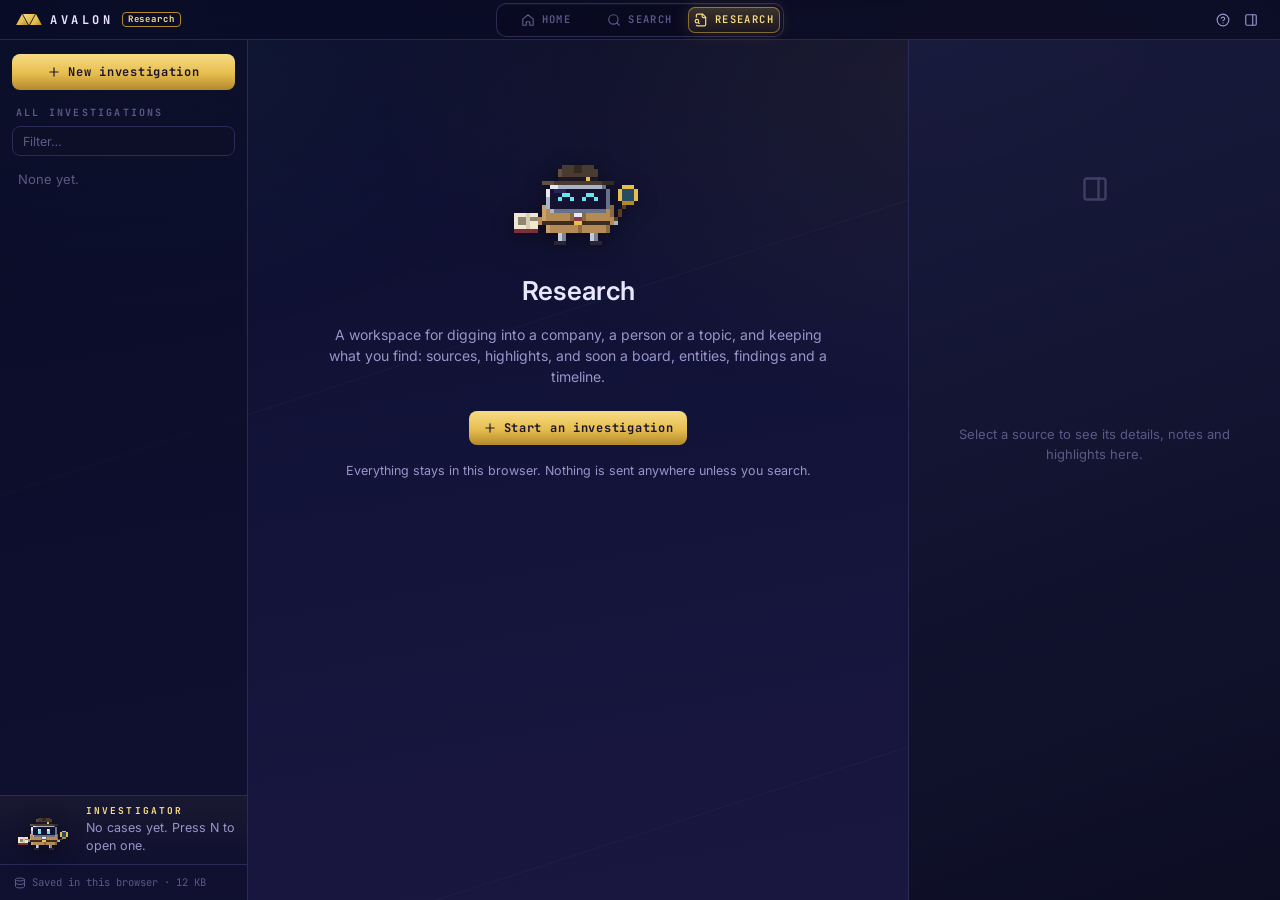
==== commit d3bf7093: "Add entities, notes, findings and timeline (Research phase 5) - Entities: list with kind filters, ad" ====
--- a/research.html
+++ b/research.html
@@ -253,6 +253,16 @@
     </div>
   </dialog>
 
+  <!-- ============ PICK FROM A LIST ============ -->
+  <dialog id="pick-dlg" class="dlg">
+    <div class="dlg-body">
+      <header class="p-head"><h2 id="pick-title">Pick one</h2></header>
+      <input class="rx-side-filter" id="pick-filter" type="search" placeholder="Filter…" aria-label="Filter">
+      <ul class="rx-links pick-list" id="pick-list"></ul>
+      <div class="dlg-actions"><button type="button" class="btn" data-close>Cancel</button></div>
+    </div>
+  </dialog>
+
   <!-- ============ CONFIRM DIALOG ============ -->
   <dialog id="ask-dlg" class="dlg">
     <form method="dialog" class="dlg-body">
@@ -270,7 +280,8 @@
     <div class="dlg-body">
       <header class="p-head"><h2>Research shortcuts</h2></header>
       <dl class="keys">
-        <dt><kbd>N</kbd></dt><dd>New investigation</dd>
+        <dt><kbd>N</kbd></dt><dd>New investigation (new note on the Notes page)</dd>
+        <dt><kbd>Shift</kbd> <kbd>N</kbd></dt><dd>New note, from anywhere in an investigation</dd>
         <dt><kbd>A</kbd></dt><dd>Add a source</dd>
         <dt><kbd>/</kbd></dt><dd>Filter the current list</dd>
         <dt><kbd>J</kbd> <kbd>K</kbd></dt><dd>Next / previous source or result</dd>
@@ -303,6 +314,11 @@
   <script src="research/views/search.js"></script>
   <script src="research/views/board.js"></script>
   <script src="research/entity-panel.js"></script>
+  <script src="research/markdown.js"></script>
+  <script src="research/views/entities.js"></script>
+  <script src="research/views/notes.js"></script>
+  <script src="research/views/findings.js"></script>
+  <script src="research/views/timeline.js"></script>
   <script src="research/cite.js"></script>
   <script src="research/incoming.js"></script>
   <script src="research/app.js"></script>
--- a/research.css
+++ b/research.css
@@ -532,3 +532,177 @@
 .ent-link { margin-top: 8px; }
 .ent-link select { width: 100%; height: 32px; padding: 0 8px; font-size: 12.5px; }
 .keys .keys-h { grid-column: 1 / -1; margin-top: 10px; font: 700 9.5px/1 var(--f-mono); letter-spacing: .2em; text-transform: uppercase; color: var(--gold-l); }
+
+/* ---------- overview stat tiles link to their sections ---------- */
+.rx-stats { grid-template-columns: repeat(auto-fit, minmax(150px, 1fr)); }
+a.rx-stat { text-decoration: none; color: inherit; grid-template-rows: auto auto auto; transition: border-color .15s, background .15s; }
+a.rx-stat:hover { border-color: var(--gold-d); background: rgba(230, 189, 78, .04); }
+.rx-stat .ic { grid-row: span 3; }
+.rx-stat small { font-size: 11px; color: var(--text-3); }
+
+/* ---------- shared bits ---------- */
+.fd-filters { display: flex; flex-wrap: wrap; gap: 4px; }
+.fd-filters button { height: 32px; padding: 0 11px; border-radius: 8px; border: 1px solid var(--line); font-size: 12.5px; color: var(--text-2); }
+.fd-filters button span { margin-left: 4px; font: 500 10px/1 var(--f-mono); color: var(--text-3); }
+.fd-filters button:hover { color: var(--text); }
+.fd-filters button.on { border-color: var(--gold-d); color: var(--gold-l); background: rgba(230, 189, 78, .08); }
+.md-ent, .md-src { display: inline-flex; align-items: center; gap: 4px; padding: 0 7px; margin: 0 1px; border-radius: 6px; font: inherit; font-size: .94em; line-height: 1.6; vertical-align: baseline; cursor: pointer; }
+.md-ent { color: var(--c, var(--cyan)); background: color-mix(in srgb, var(--c, #62e6f0) 12%, transparent); border: 1px solid color-mix(in srgb, var(--c, #62e6f0) 35%, transparent); }
+.md-ent .ic { width: 12px; height: 12px; }
+.md-ent.missing { color: var(--text-2); background: none; border: 1px dashed var(--line-2); }
+.md-ent.missing:hover { color: var(--gold-l); border-color: var(--gold-d); }
+.md-src { color: var(--text); background: rgba(255, 255, 255, .04); border: 1px solid var(--line-2); }
+.md-src .rel { margin-right: 2px; }
+.md-src.missing { color: var(--text-3); border-style: dashed; cursor: default; }
+
+/* ---------- notes ---------- */
+.nt { display: grid; grid-template-columns: 240px minmax(0, 1fr); gap: 16px; min-height: calc(100vh - 210px); }
+.nt-list { min-width: 0; }
+.nt-filter { width: 100%; height: 32px; padding: 0 10px; margin-bottom: 8px; }
+.nt-list ul { list-style: none; margin: 0; padding: 0; display: grid; gap: 4px; }
+.nt-list button { display: grid; gap: 3px; width: 100%; padding: 9px 11px; border-radius: 9px; text-align: left; border: 1px solid transparent; }
+.nt-list button:hover { background: rgba(255, 255, 255, .03); }
+.nt-list button.on { border-color: var(--gold-d); background: rgba(230, 189, 78, .06); }
+.nt-list b { font-weight: 600; font-size: 13px; overflow: hidden; text-overflow: ellipsis; white-space: nowrap; }
+.nt-list small { color: var(--text-3); font-size: 11.5px; display: -webkit-box; -webkit-line-clamp: 2; line-clamp: 2; -webkit-box-orient: vertical; overflow: hidden; }
+.nt-list i { font: 400 10px/1 var(--f-mono); font-style: normal; color: var(--text-3); }
+.nt-doc { display: flex; flex-direction: column; min-width: 0; border: 1px solid var(--line-2); border-radius: var(--r); background: rgba(11, 12, 32, .55); overflow: hidden; }
+.nt-bar { display: flex; align-items: center; gap: 10px; padding: 10px 12px; border-bottom: 1px solid var(--line); }
+.nt-title { flex: 1; min-width: 0; height: 36px; padding: 0 10px; font-size: 16px; font-weight: 600; background: transparent; border-color: transparent; }
+.nt-title:hover { border-color: var(--line); }
+.nt-modes { grid-template-columns: repeat(3, auto); }
+.nt-modes button { padding: 0 10px; }
+.nt-panes { flex: 1; display: grid; min-height: 420px; }
+.nt-split { grid-template-columns: 1fr 1fr; }
+.nt-write .nt-view { display: none; }
+.nt-panes.nt-preview { grid-template-columns: 1fr; }
+.nt-panes.nt-panes.nt-preview .nt-view { display: block; }
+.nt-edit-wrap { position: relative; display: flex; flex-direction: column; min-width: 0; }
+.nt-body { flex: 1; min-height: 380px; padding: 16px 18px; border: 0; border-radius: 0; background: transparent; resize: none; font: 400 14px/1.65 var(--f-mono); box-shadow: none !important; }
+.nt-split .nt-edit-wrap { border-right: 1px solid var(--line); }
+.nt-hint { padding: 6px 14px; border-top: 1px solid var(--line); font: 400 10.5px/1.4 var(--f-mono); color: var(--text-3); }
+.nt-view { padding: 16px 22px; overflow: auto; min-width: 0; }
+.nt-ac { position: absolute; left: 16px; z-index: 5; list-style: none; margin: 0; padding: 4px; width: min(340px, calc(100% - 32px)); border-radius: 10px; background: #181b44; border: 1px solid var(--line-2); box-shadow: 0 14px 36px rgba(0, 0, 0, .55); }
+.nt-ac li { display: flex; align-items: center; gap: 8px; padding: 6px 8px; border-radius: 7px; cursor: pointer; font-size: 13px; }
+.nt-ac li.on, .nt-ac li:hover { background: rgba(230, 189, 78, .12); }
+.nt-ac li .ic { width: 14px; height: 14px; color: var(--gold); }
+.nt-ac li b { font-weight: 500; overflow: hidden; text-overflow: ellipsis; white-space: nowrap; }
+.nt-ac li small { margin-left: auto; color: var(--text-3); font-size: 11px; white-space: nowrap; }
+.md { font-size: 14.5px; line-height: 1.7; color: var(--text); overflow-wrap: anywhere; }
+.md h2, .md h3, .md h4, .md h5 { margin: 1.2em 0 .4em; line-height: 1.3; }
+.md h2 { font-size: 1.4em; } .md h3 { font-size: 1.2em; } .md h4, .md h5 { font-size: 1.05em; color: var(--gold-l); }
+.md > :first-child { margin-top: 0; }
+.md p { margin: 0 0 .8em; }
+.md ul, .md ol { margin: 0 0 .8em; padding-left: 1.4em; }
+.md blockquote { margin: 0 0 .8em; padding: 4px 0 4px 14px; border-left: 2px solid var(--gold); color: var(--text-2); }
+.md pre { margin: 0 0 .8em; padding: 12px 14px; border-radius: 8px; background: var(--inset); border: 1px solid var(--line); overflow: auto; }
+.md pre code { background: none; padding: 0; color: var(--text); }
+.md hr { border: 0; border-top: 1px solid var(--line-2); margin: 1.2em 0; }
+.md a { color: var(--cyan); }
+.md-task { list-style: none; margin-left: -1.3em; display: flex; gap: 8px; align-items: baseline; }
+.md-box { width: 12px; height: 12px; flex: none; border: 1.5px solid var(--text-3); border-radius: 3px; transform: translateY(1px); }
+.md-box.on { background: var(--green); border-color: var(--green); }
+@container rxmain (max-width: 820px) {
+  .nt { grid-template-columns: 1fr; }
+  .nt-list ul { max-height: 180px; overflow: auto; }
+  .nt-split { grid-template-columns: 1fr; }
+  .nt-split .nt-edit-wrap { border-right: 0; border-bottom: 1px solid var(--line); }
+}
+
+/* ---------- findings ---------- */
+.fd-new { margin-bottom: 16px; padding: 12px; border-radius: var(--r); border: 1px solid var(--line-2); background: rgba(255, 255, 255, .02); }
+.fd-new textarea { font-size: 14px; margin-bottom: 8px; background: var(--inset); }
+.fd-new-row { display: flex; flex-wrap: wrap; gap: 8px; }
+.fd-new-row select, .fd-new-row input { height: 36px; padding: 0 10px; }
+.fd-new-row input { flex: 1 1 180px; min-width: 0; }
+.fd-new-row .btn { margin-left: auto; }
+.fd-list { list-style: none; margin: 0; padding: 0; display: grid; gap: 12px; }
+.fd { --fc: var(--text-3); position: relative; padding: 14px 16px 12px 18px; border-radius: var(--r); background: linear-gradient(160deg, var(--panel-1), var(--panel-2)); border: 1px solid var(--line-2); box-shadow: inset 3px 0 0 var(--fc); }
+.fd.c-ok { --fc: var(--green); } .fd.c-likely { --fc: var(--cyan); } .fd.c-unv { --fc: var(--amber); } .fd.c-no { --fc: var(--red); }
+.fd.flash { animation: fd-flash 1.4s ease; }
+@keyframes fd-flash { 0%, 40% { box-shadow: inset 3px 0 0 var(--fc), 0 0 0 2px var(--gold); } }
+.fd-top { display: flex; align-items: center; gap: 8px; margin-bottom: 8px; }
+.fd-conf { height: 28px; padding: 0 8px; font: 600 11px/1 var(--f-mono); letter-spacing: .06em; text-transform: uppercase; color: var(--fc); border-color: color-mix(in srgb, var(--fc) 40%, transparent); }
+.fd-date { width: 120px; height: 28px; padding: 0 8px; font: 400 12px/1 var(--f-mono); }
+.fd-del { margin-left: auto; }
+.fd-claim { font-size: 15px; font-weight: 500; line-height: 1.45; background: transparent; border-color: transparent; padding: 4px 6px; margin-left: -6px; }
+.fd-claim:hover { border-color: var(--line); }
+.fd-ev { display: flex; align-items: center; gap: 10px; margin: 6px 0 8px; }
+.fd-bar { position: relative; width: 120px; height: 6px; border-radius: 3px; background: rgba(255, 107, 107, .35); overflow: hidden; }
+.fd-ev small { color: var(--text-3); font: 400 11px/1 var(--f-mono); }
+.fd-bar i { position: absolute; inset: 0 auto 0 0; background: var(--green); border-radius: 3px; }
+.fd-row { display: flex; flex-wrap: wrap; align-items: center; gap: 5px; margin-top: 6px; }
+.fd-lab { width: 58px; font: 700 9.5px/1 var(--f-mono); letter-spacing: .16em; text-transform: uppercase; color: var(--text-3); }
+.fd-chip { display: inline-flex; align-items: center; gap: 5px; max-width: 100%; padding: 2px 4px 2px 7px; border-radius: 7px; font-size: 12px; border: 1px solid var(--line-2); background: rgba(255, 255, 255, .03); }
+.fd-chip.sup { border-color: rgba(111, 220, 160, .35); }
+.fd-chip.con { border-color: rgba(255, 107, 107, .4); }
+.fd-chip.ent { border-color: color-mix(in srgb, var(--c) 45%, transparent); color: var(--c); }
+.fd-chip.ent .ic { width: 12px; height: 12px; margin-right: 3px; vertical-align: -2px; }
+.fd-chip button { color: inherit; font-size: 12px; overflow: hidden; text-overflow: ellipsis; white-space: nowrap; max-width: 280px; }
+.fd-chip .x { color: var(--text-3); padding: 0 3px; }
+.fd-chip .x:hover { color: var(--red); }
+.fd-row select { height: 26px; padding: 0 6px; font-size: 12px; border-style: dashed; color: var(--text-3); max-width: 220px; }
+
+/* ---------- timeline ---------- */
+.tl-filters { display: flex; flex-wrap: wrap; gap: 6px; margin-bottom: 18px; }
+.tl-filters button { display: inline-flex; align-items: center; gap: 7px; height: 30px; padding: 0 12px; border-radius: 15px; border: 1px solid var(--line-2); font-size: 12.5px; color: var(--text-3); }
+.tl-filters button i { width: 8px; height: 8px; border-radius: 50%; background: var(--c); opacity: .35; }
+.tl-filters button.on { color: var(--text); border-color: color-mix(in srgb, var(--c) 55%, transparent); }
+.tl-filters button.on i { opacity: 1; box-shadow: 0 0 6px var(--c); }
+.tl-filters span { font: 500 10px/1 var(--f-mono); color: var(--text-3); }
+.tl { position: relative; padding-left: 4px; }
+.tl-year { position: relative; }
+.tl-year h2 { position: sticky; top: -24px; z-index: 1; display: inline-block; margin: 0 0 10px; padding: 4px 12px; border-radius: 8px; background: var(--bg-2); border: 1px solid var(--gold-d); font: 700 13px/1.2 var(--f-mono); letter-spacing: .14em; color: var(--gold-l); }
+.tl-year ol { list-style: none; margin: 0 0 22px; padding: 0 0 0 112px; position: relative; }
+.tl-year ol::before { content: ''; position: absolute; left: 96px; top: 6px; bottom: 6px; width: 2px; background: linear-gradient(var(--line-2), rgba(61, 58, 102, .3)); }
+.tl-item { position: relative; margin-bottom: 8px; }
+.tl-item::before { content: ''; position: absolute; left: -21px; top: 14px; width: 10px; height: 10px; border-radius: 50%; background: var(--c); box-shadow: 0 0 0 3px var(--bg-1), 0 0 8px var(--c); }
+.tl-date { position: absolute; left: -112px; top: 10px; width: 80px; text-align: right; font: 500 11px/1.4 var(--f-mono); color: var(--text-3); }
+.tl-card { display: block; width: 100%; padding: 9px 13px; border-radius: 10px; text-align: left; border: 1px solid var(--line); background: rgba(255, 255, 255, .025); transition: border-color .15s, background .15s; }
+.tl-card:hover { border-color: color-mix(in srgb, var(--c) 55%, transparent); background: rgba(255, 255, 255, .045); }
+.tl-card b { display: block; font-weight: 500; font-size: 13.5px; line-height: 1.4; }
+.tl-card small { display: flex; align-items: center; gap: 6px; margin-top: 3px; color: var(--text-3); font-size: 11.5px; }
+.tl-finding.c-disproven .tl-card b { text-decoration: line-through; color: var(--text-2); }
+.tl-note { margin-top: 12px; }
+@container rxmain (max-width: 600px) {
+  .tl-year ol { padding-left: 26px; }
+  .tl-year ol::before { left: 10px; }
+  .tl-item::before { left: -21px; }
+  .tl-date { position: static; display: block; width: auto; text-align: left; margin-bottom: 3px; }
+}
+
+/* ---------- entities ---------- */
+.en-new { display: flex; gap: 8px; margin-bottom: 16px; }
+.en-new select, .en-new input { height: 38px; padding: 0 10px; }
+.en-new input { flex: 1; min-width: 0; }
+.en-sugg { margin-bottom: 16px; padding: 12px 14px; border-radius: var(--r); border: 1px dashed var(--gold-d); background: rgba(230, 189, 78, .04); }
+.en-sugg h2 { display: flex; align-items: center; gap: 8px; margin: 0 0 8px; font: 700 10.5px/1 var(--f-mono); letter-spacing: .2em; text-transform: uppercase; color: var(--gold-l); }
+.en-sugg h2 .ic { width: 13px; height: 13px; }
+.en-sugg h2 span { color: var(--text-3); letter-spacing: 0; }
+.en-sugg ul { list-style: none; margin: 0; padding: 0; display: grid; gap: 4px; }
+.en-sugg li { display: flex; align-items: center; gap: 10px; padding: 5px 4px; }
+.en-sugg-ic .ic { width: 16px; height: 16px; color: var(--c); }
+.en-sugg-t { flex: 1; min-width: 0; display: flex; flex-direction: column; }
+.en-sugg-t b { font-weight: 500; font-size: 13.5px; }
+.en-sugg-t small { color: var(--text-3); font-size: 11.5px; }
+.en-grid { list-style: none; margin: 0; padding: 0; display: grid; grid-template-columns: repeat(auto-fill, minmax(240px, 1fr)); gap: 12px; }
+.en-grid li { position: relative; }
+.en-card { display: flex; flex-direction: column; gap: 6px; width: 100%; height: 100%; min-height: 128px; padding: 14px 16px; border-radius: var(--r); text-align: left; background: linear-gradient(160deg, var(--panel-1), var(--panel-2)); border: 1px solid var(--line-2); box-shadow: inset 3px 0 0 var(--c); transition: border-color .15s, transform .15s; }
+.en-card:hover { border-color: var(--c); transform: translateY(-1px); }
+.en-top { display: flex; align-items: center; gap: 7px; }
+.en-top > .ic { width: 16px; height: 16px; color: var(--c); }
+.en-top small { font: 600 9.5px/1 var(--f-mono); letter-spacing: .14em; text-transform: uppercase; color: var(--c); }
+.en-top i { margin-left: auto; color: var(--text-3); }
+.en-top i .ic { width: 13px; height: 13px; }
+.en-card b { font-size: 15px; font-weight: 600; line-height: 1.3; }
+.en-card p { margin: 0; color: var(--text-2); font-size: 12.5px; display: -webkit-box; -webkit-line-clamp: 2; line-clamp: 2; -webkit-box-orient: vertical; overflow: hidden; }
+.en-stats { display: flex; flex-wrap: wrap; gap: 10px; margin-top: auto; font: 400 10.5px/1 var(--f-mono); color: var(--text-3); }
+.en-stats .gold { color: var(--gold-l); }
+.en-board { position: absolute; right: 10px; bottom: 10px; display: grid; place-items: center; width: 28px; height: 28px; border-radius: 7px; border: 1px solid var(--line-2); color: var(--text-3); opacity: 0; transition: opacity .15s; }
+.en-grid li:hover .en-board, .en-board:focus-visible { opacity: 1; }
+.en-board:hover { color: var(--gold-l); border-color: var(--gold-d); }
+.en-board .ic { width: 14px; height: 14px; }
+.pick-list { max-height: 50vh; overflow: auto; margin-top: 6px; }
+.pick-list button span { display: flex; flex-direction: column; min-width: 0; }
+.pick-list small { color: var(--text-3); font-size: 11px; }
+@media (hover: none) { .en-board { opacity: 1; } }
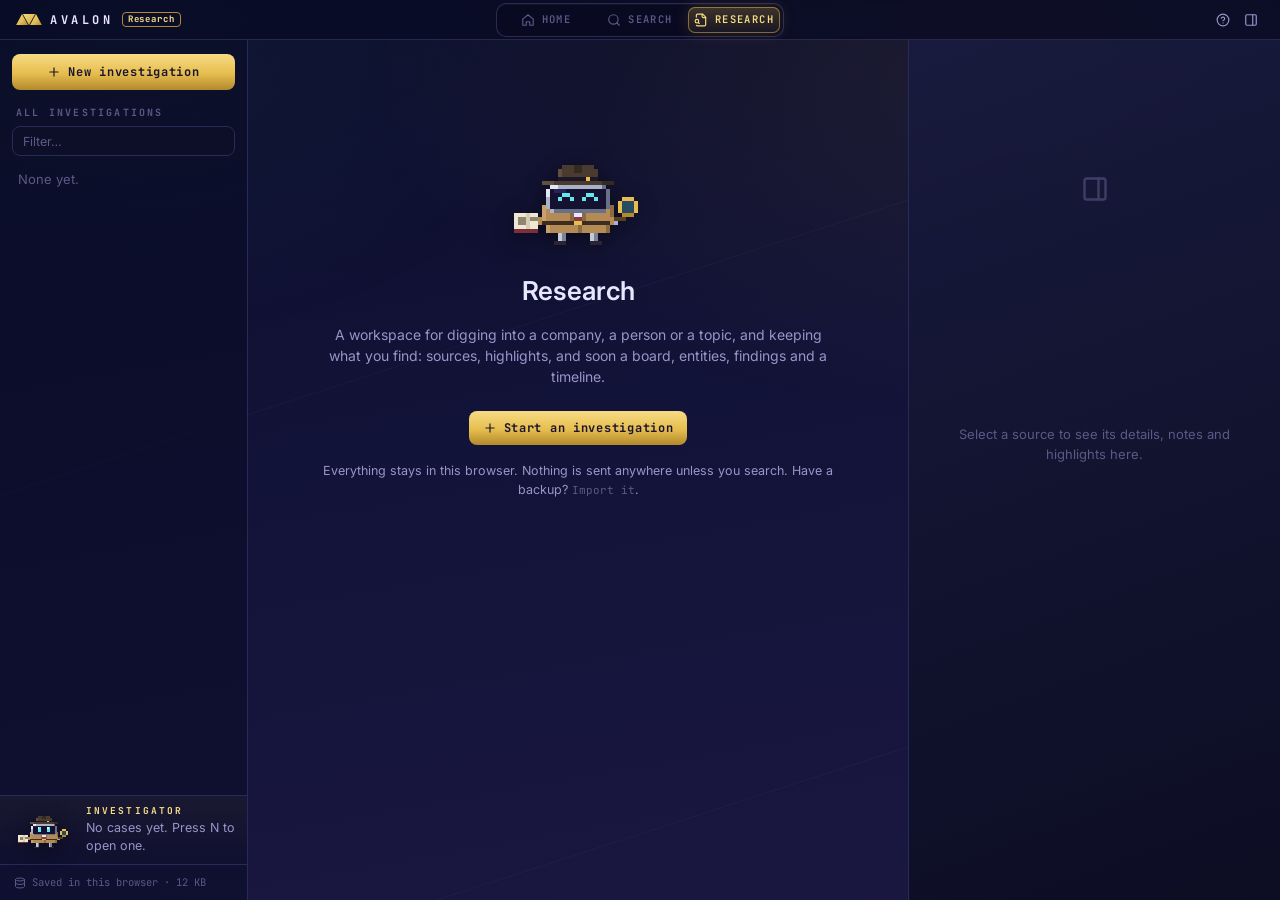
==== commit 82fd64c1: "Add tasks, export and reporting (Research phase 6) - Tasks: open questions, leads and to-dos with st" ====
--- a/research.html
+++ b/research.html
@@ -253,6 +253,30 @@
     </div>
   </dialog>
 
+  <!-- ============ EXPORT ============ -->
+  <dialog id="exp-dlg" class="dlg dlg-wide">
+    <div class="dlg-body">
+      <header class="p-head"><h2 id="exp-title">Export</h2></header>
+      <ul class="exp-list">
+        <li><span class="exp-ic"><svg class="ic"><use href="#i-file" /></svg></span>
+          <div><b>Report</b><small>Summary, findings, timeline, entities and their facts, open questions, notes, and a numbered source list that findings and facts cite as [n].</small></div>
+          <div class="exp-acts"><button type="button" class="btn btn-sm" data-exp="copy">Copy</button><button type="button" class="btn btn-sm" data-exp="md">Markdown</button><button type="button" class="btn btn-sm btn-gold" data-exp="pdf">PDF</button></div></li>
+        <li><span class="exp-ic"><svg class="ic"><use href="#i-database" /></svg></span>
+          <div><b>Backup</b><small>Everything in this investigation as JSON, to keep or to import into another browser (Import, on the investigations page).</small>
+            <label class="check mt"><input type="checkbox" id="exp-files"> Include uploaded files <span id="exp-files-n"></span></label></div>
+          <div class="exp-acts"><button type="button" class="btn btn-sm" data-exp="json">JSON</button></div></li>
+        <li><span class="exp-ic"><svg class="ic"><use href="#i-board" /></svg></span>
+          <div><b>Board</b><small>The whole board as a PNG image.</small></div>
+          <div class="exp-acts"><button type="button" class="btn btn-sm" data-exp="png" id="exp-png">PNG</button></div></li>
+        <li><span class="exp-ic"><svg class="ic"><use href="#i-quote" /></svg></span>
+          <div><b>Citations</b><small>The source list in Markdown, APA 7 or MLA 9.</small></div>
+          <div class="exp-acts"><button type="button" class="btn btn-sm" data-exp="cite">Open</button></div></li>
+      </ul>
+      <p class="muted">PDF opens the print dialog: choose “Save to PDF” as the printer.</p>
+      <div class="dlg-actions"><button type="button" class="btn" data-close>Close</button></div>
+    </div>
+  </dialog>
+
   <!-- ============ PICK FROM A LIST ============ -->
   <dialog id="pick-dlg" class="dlg">
     <div class="dlg-body">
@@ -282,6 +306,7 @@
       <dl class="keys">
         <dt><kbd>N</kbd></dt><dd>New investigation (new note on the Notes page)</dd>
         <dt><kbd>Shift</kbd> <kbd>N</kbd></dt><dd>New note, from anywhere in an investigation</dd>
+        <dt><kbd>X</kbd></dt><dd>Export: report, PDF, backup, board</dd>
         <dt><kbd>A</kbd></dt><dd>Add a source</dd>
         <dt><kbd>/</kbd></dt><dd>Filter the current list</dd>
         <dt><kbd>J</kbd> <kbd>K</kbd></dt><dd>Next / previous source or result</dd>
@@ -319,6 +344,8 @@
   <script src="research/views/notes.js"></script>
   <script src="research/views/findings.js"></script>
   <script src="research/views/timeline.js"></script>
+  <script src="research/views/tasks.js"></script>
+  <script src="research/export.js"></script>
   <script src="research/cite.js"></script>
   <script src="research/incoming.js"></script>
   <script src="research/app.js"></script>
--- a/research.css
+++ b/research.css
@@ -706,3 +706,63 @@
 .pick-list button span { display: flex; flex-direction: column; min-width: 0; }
 .pick-list small { color: var(--text-3); font-size: 11px; }
 @media (hover: none) { .en-board { opacity: 1; } }
+
+/* ---------- tasks ---------- */
+.tk-new { display: flex; gap: 8px; margin-bottom: 14px; }
+.tk-new select, .tk-new input { height: 38px; padding: 0 10px; }
+.tk-new input { flex: 1; min-width: 0; }
+.tk-group { margin-bottom: 18px; }
+.tk-group h2, .tk-group summary { display: flex; align-items: center; gap: 8px; margin: 0 0 8px; font: 700 10.5px/1 var(--f-mono); letter-spacing: .2em; text-transform: uppercase; color: var(--gold-l); cursor: default; }
+.tk-group summary { cursor: pointer; color: var(--text-3); list-style: none; }
+.tk-group summary::-webkit-details-marker { display: none; }
+.tk-group h2 span, .tk-group summary span { color: var(--text-3); letter-spacing: 0; }
+.tk-list { list-style: none; margin: 0; padding: 0; display: grid; gap: 6px; }
+.tk { display: flex; gap: 12px; align-items: flex-start; padding: 10px 12px; border-radius: 10px; border: 1px solid var(--line); background: rgba(255, 255, 255, .02); }
+.tk-doing { border-color: rgba(98, 230, 240, .35); box-shadow: inset 3px 0 0 var(--cyan); }
+.tk-done .tk-text, .tk-dropped .tk-text { color: var(--text-3); text-decoration: line-through; }
+.tk-box { flex: none; display: grid; place-items: center; width: 20px; height: 20px; margin-top: 4px; border-radius: 6px; border: 1.5px solid var(--line-2); color: #0b0d29; transition: background .15s, border-color .15s; }
+.tk-box:hover { border-color: var(--green); }
+.tk-box.on { background: var(--green); border-color: var(--green); }
+.tk-box .ic { width: 13px; height: 13px; stroke-width: 3; }
+.tk-main { flex: 1; min-width: 0; }
+.tk-line { display: flex; align-items: center; gap: 8px; }
+.tk-kind { display: inline-flex; align-items: center; gap: 5px; flex: none; font: 600 9.5px/1 var(--f-mono); letter-spacing: .12em; text-transform: uppercase; color: var(--text-3); }
+.tk-kind .ic { width: 12px; height: 12px; }
+.tk-text { flex: 1; min-width: 0; height: 30px; padding: 0 6px; font-size: 14px; background: transparent; border-color: transparent; }
+.tk-text:hover { border-color: var(--line); }
+.tk-status { height: 28px; padding: 0 6px; font-size: 12px; }
+.tk .fd-row:empty { display: none; }
+.tk .fd-row { margin-left: 6px; }
+@container rxmain (max-width: 600px) { .tk-line { flex-wrap: wrap; } .tk-text { flex-basis: 100%; order: 3; } }
+
+/* ---------- export dialog ---------- */
+.exp-list { list-style: none; margin: 0 0 12px; padding: 0; display: grid; gap: 8px; }
+.exp-list li { display: grid; grid-template-columns: auto minmax(0, 1fr) auto; gap: 12px; align-items: center; padding: 12px; border-radius: 10px; border: 1px solid var(--line); background: rgba(255, 255, 255, .02); }
+.exp-ic { display: grid; place-items: center; width: 34px; height: 34px; border-radius: 9px; background: rgba(230, 189, 78, .1); color: var(--gold); }
+.exp-list b { display: block; font-weight: 600; }
+.exp-list small { display: block; margin-top: 2px; color: var(--text-3); font-size: 12px; line-height: 1.45; }
+.exp-list .check { margin: 8px 0 0; font-size: 12.5px; }
+.exp-acts { display: flex; gap: 6px; flex-wrap: wrap; justify-content: flex-end; }
+@media (max-width: 560px) { .exp-list li { grid-template-columns: auto 1fr; } .exp-acts { grid-column: 1 / -1; justify-content: flex-start; } }
+
+/* ---------- printing the report (Export → PDF) ---------- */
+.rx-print { display: none; }
+@media print {
+  @page { margin: 18mm 16mm; }
+  html, body { background: #fff !important; color: #16142b !important; overflow: visible !important; height: auto !important; }
+  body > *:not(.rx-print) { display: none !important; }
+  html::before, html::after { display: none !important; }
+  .rx-print { display: block !important; max-width: none; font: 11pt/1.55 Inter, "Segoe UI", system-ui, sans-serif; color: #16142b; }
+  .rx-print h1 { font-size: 22pt; margin: 0 0 4pt; color: #16142b; }
+  .rx-print h2 { font-size: 15pt; margin: 18pt 0 6pt; padding-bottom: 3pt; border-bottom: 1.5pt solid #b2892c; color: #16142b; break-after: avoid; }
+  .rx-print h3 { font-size: 12pt; margin: 12pt 0 4pt; color: #2c2a55; break-after: avoid; }
+  .rx-print h4, .rx-print h5 { font-size: 11pt; color: #6b5420; }
+  .rx-print p, .rx-print li { color: #16142b; }
+  .rx-print em { color: #4a4770; }
+  .rx-print a { color: #1d4e9e; text-decoration: none; }
+  .rx-print blockquote { border-left: 2pt solid #b2892c; color: #3a3860; }
+  .rx-print li { break-inside: avoid; }
+  .rx-print hr { border-top: 1pt solid #ccc; }
+  .rx-print code { background: #f3efe2; color: #6b5420; }
+  .rx-print .md-box { border-color: #888; }
+}
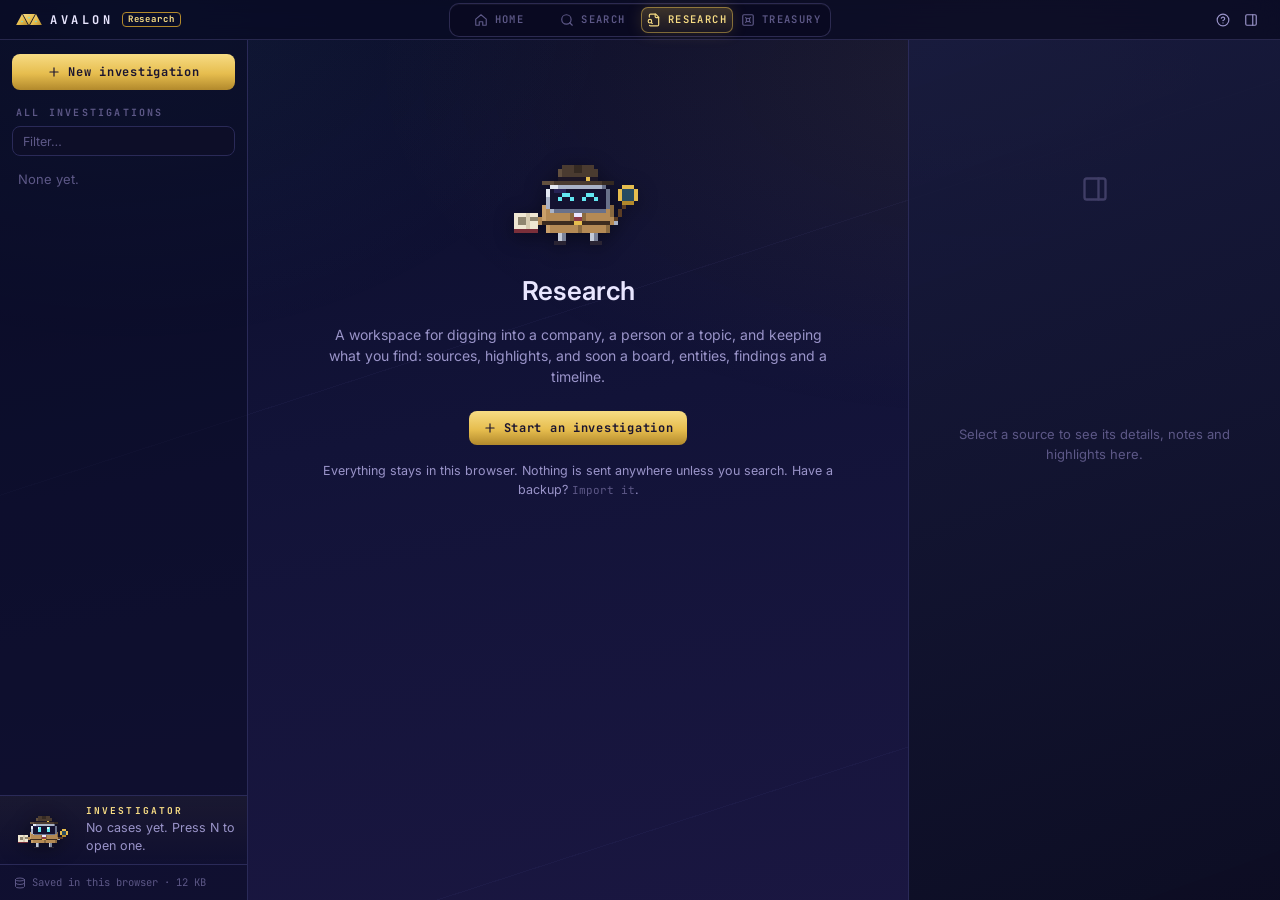
==== commit 7a21f738: "Add Treasury: wishlist and expense tracker with the accountant A fourth Avalon app (G then T): a com" ====
--- a/research.html
+++ b/research.html
@@ -117,6 +117,7 @@
       <a class="os-app" href="index.html" title="Home (G then H)"><svg class="ic" viewBox="0 0 24 24" aria-hidden="true"><path d="M3 10.5 12 3l9 7.5V20a1 1 0 0 1-1 1h-5v-6h-6v6H4a1 1 0 0 1-1-1z" /></svg><span>Home</span></a>
       <a class="os-app" href="results.html" title="Search (G then S)"><svg class="ic" viewBox="0 0 24 24" aria-hidden="true"><circle cx="11" cy="11" r="8" /><path d="m21 21-4.3-4.3" /></svg><span>Search</span></a>
       <a class="os-app on" aria-current="page" href="research.html" title="Research (G then R)"><svg class="ic" viewBox="0 0 24 24" aria-hidden="true"><path d="M14 2v4a2 2 0 0 0 2 2h4" /><path d="M4.27 21a2 2 0 0 0 1.73 1h12a2 2 0 0 0 2-2V7l-5-5H6a2 2 0 0 0-2 2v3" /><path d="m9 18-1.5-1.5" /><circle cx="5" cy="14" r="3" /></svg><span>Research</span></a>
+      <a class="os-app" href="treasury.html" title="Treasury (G then T)"><svg class="ic" viewBox="0 0 24 24" aria-hidden="true"><rect x="3" y="3" width="18" height="18" rx="2" /><circle cx="12" cy="12" r="3" /><path d="m7.9 7.9 1.9 1.9M16.1 7.9l-1.9 1.9M7.9 16.1l1.9-1.9M16.1 16.1l-1.9-1.9" /></svg><span>Treasury</span></a>
     </nav>
     <div class="os-tray">
       <button class="icon-btn sm" id="rx-help-btn" title="Shortcuts (?)" aria-label="Shortcuts"><svg class="ic"><use href="#i-help" /></svg></button>
--- a/os/os.css
+++ b/os/os.css
@@ -1,5 +1,5 @@
 /* =====================================================================
-   AVALON OS LAYER — shared by every Avalon page (home, Search, Research)
+   AVALON OS LAYER — shared by every Avalon page (home, Search, Research, Treasury)
    App switcher in the system bar, the transition between apps, dialog
    motion. Pages opt in with <html data-app="…"> and os/os.js.
    ===================================================================== */
@@ -92,7 +92,8 @@
 
 body.os-enter .osbar { animation: os-bar .6s cubic-bezier(.2, .8, .3, 1) .18s both; }
 html:not([data-app="home"]) body.os-enter > main,
-html:not([data-app="home"]) body.os-enter > .rx { animation: os-rise .75s cubic-bezier(.2, .8, .3, 1) .24s both; }
+html:not([data-app="home"]) body.os-enter > .rx,
+html:not([data-app="home"]) body.os-enter > .tr { animation: os-rise .75s cubic-bezier(.2, .8, .3, 1) .24s both; }
 
 @keyframes os-in { from { opacity: 0; } }
 @keyframes os-out { to { opacity: 0; visibility: hidden; } }
